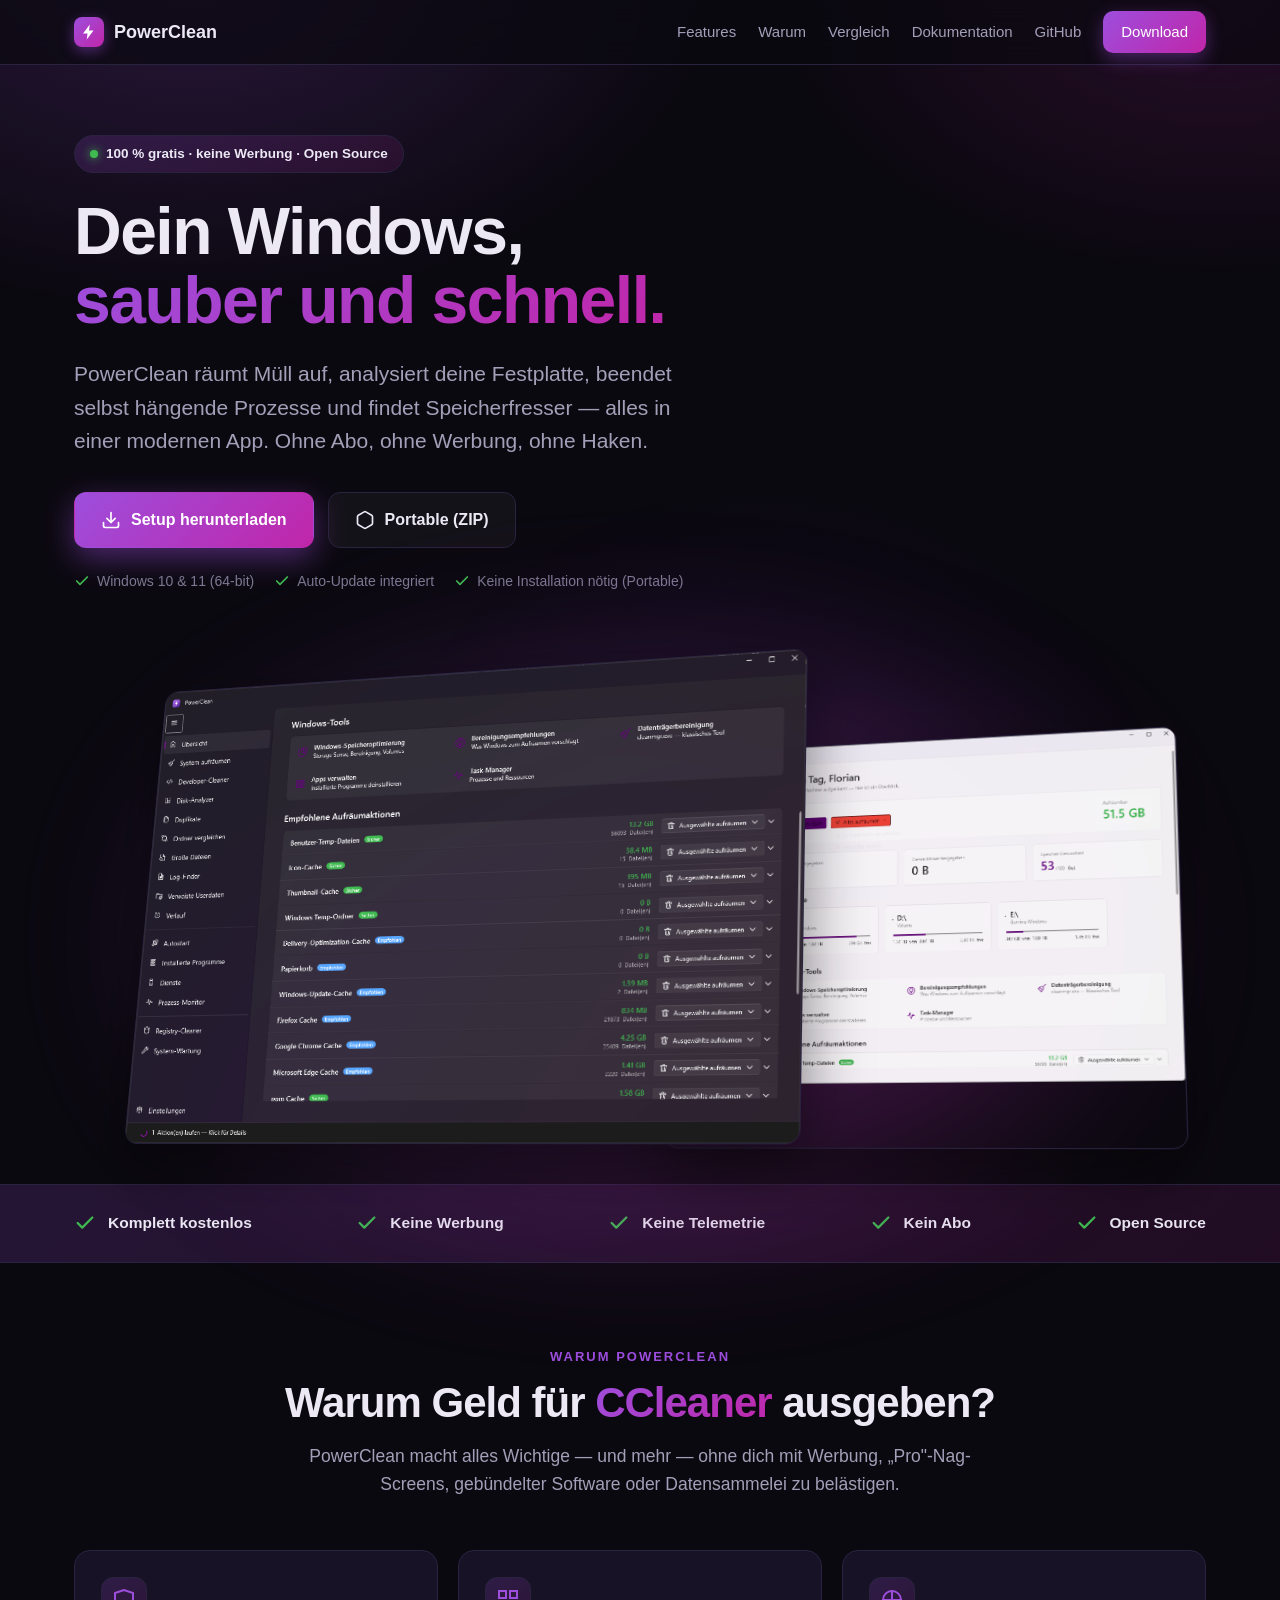
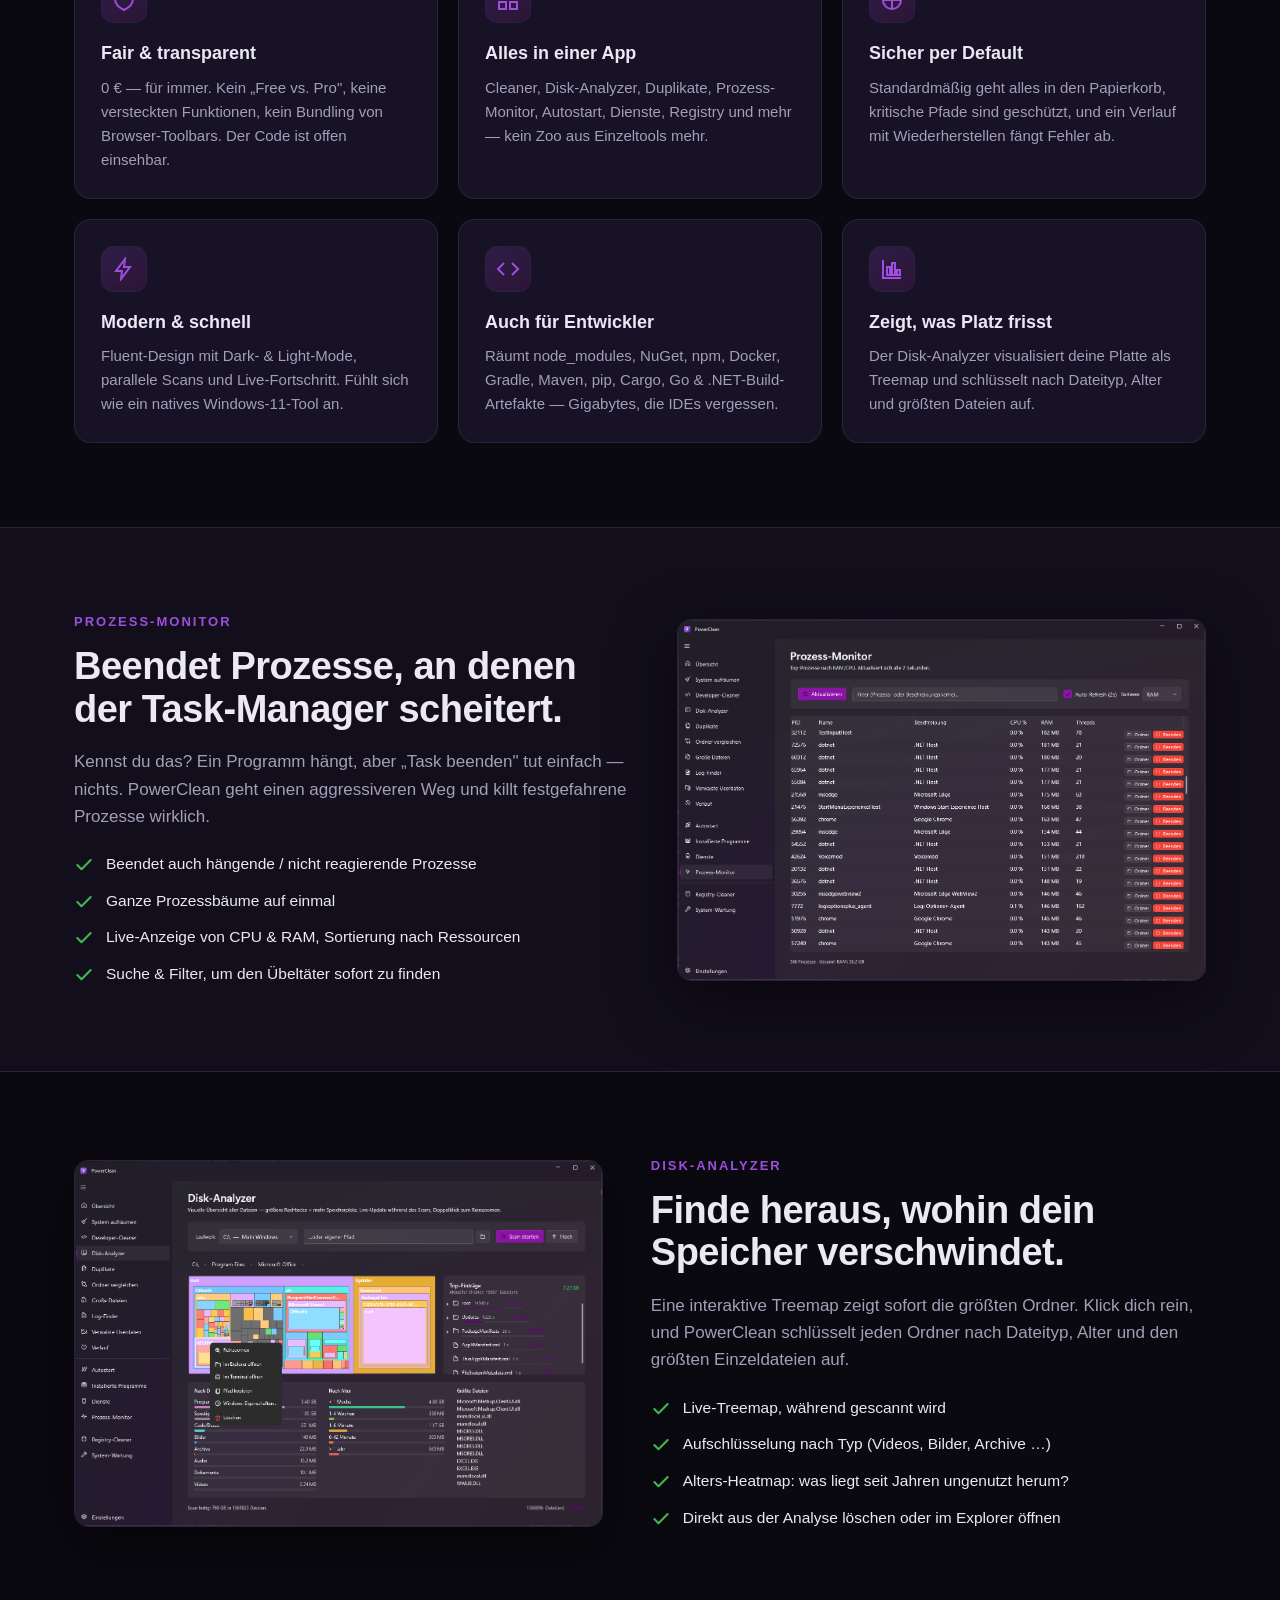
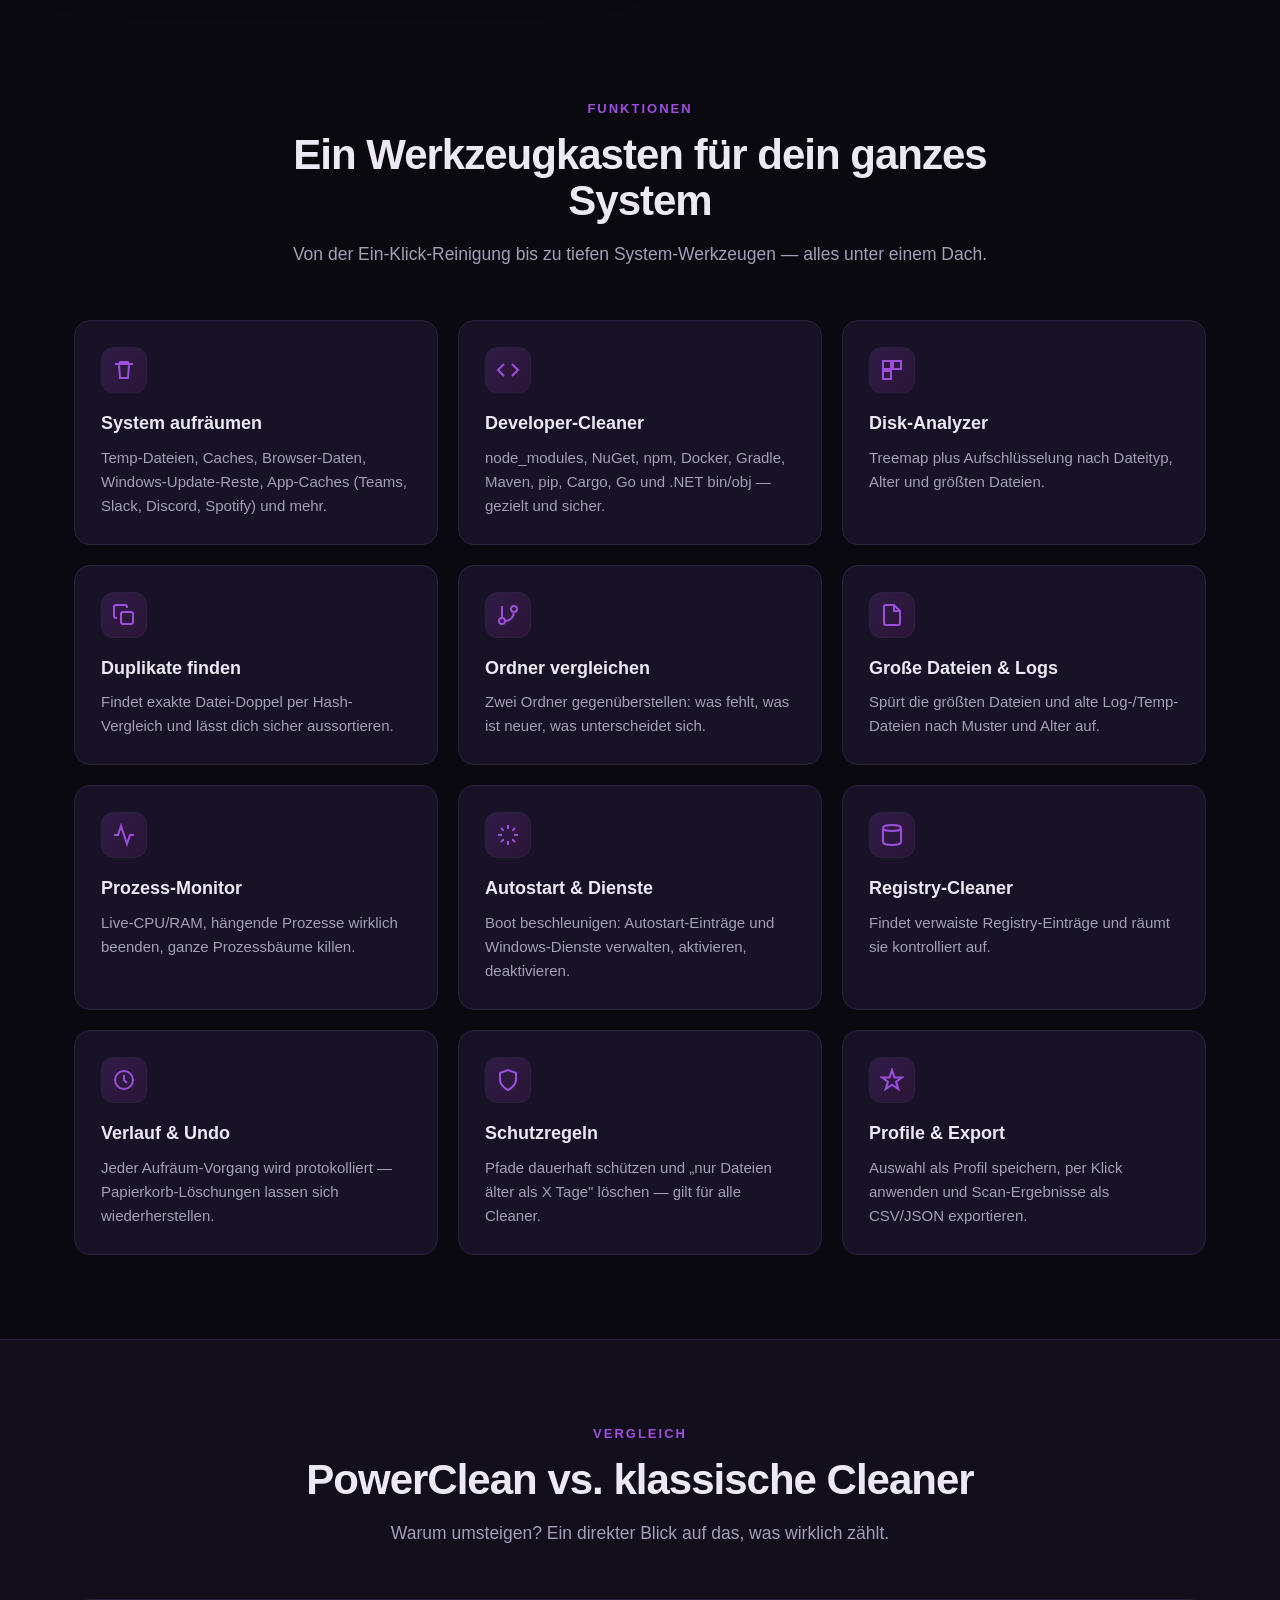
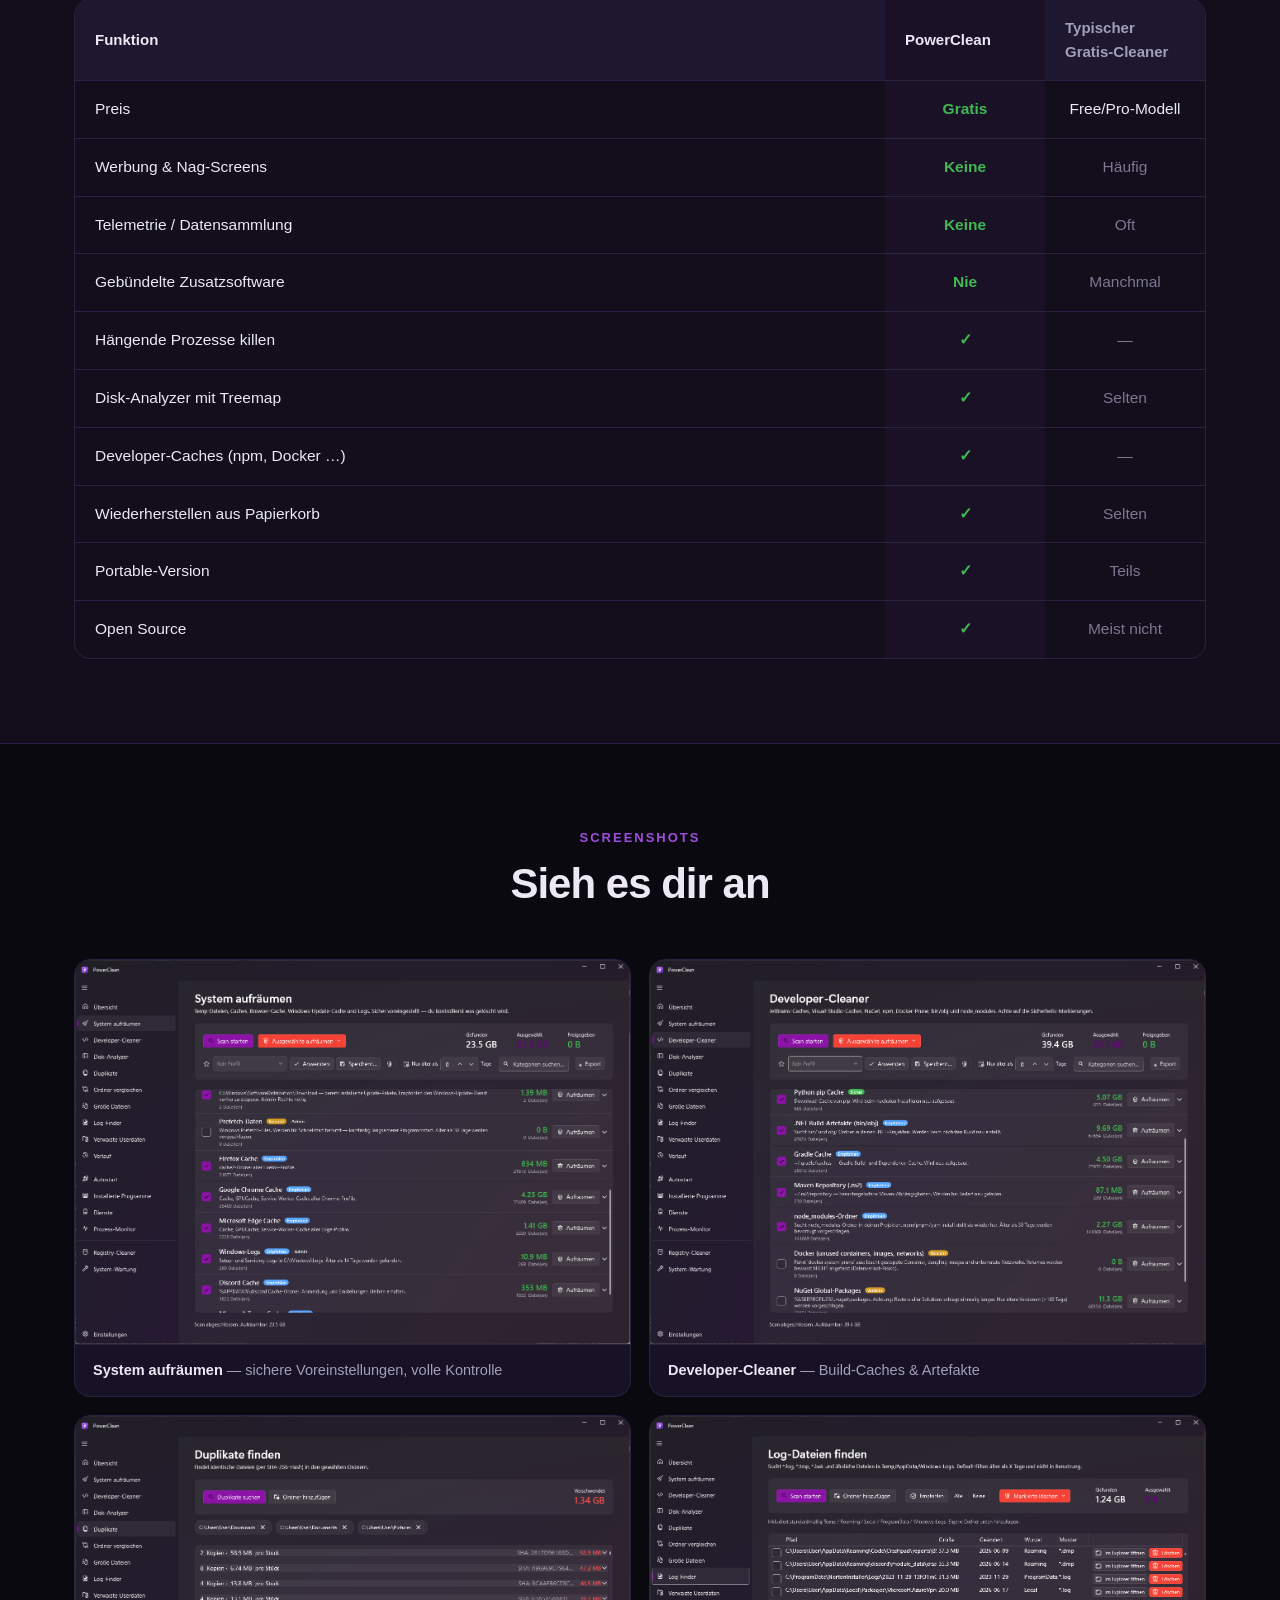
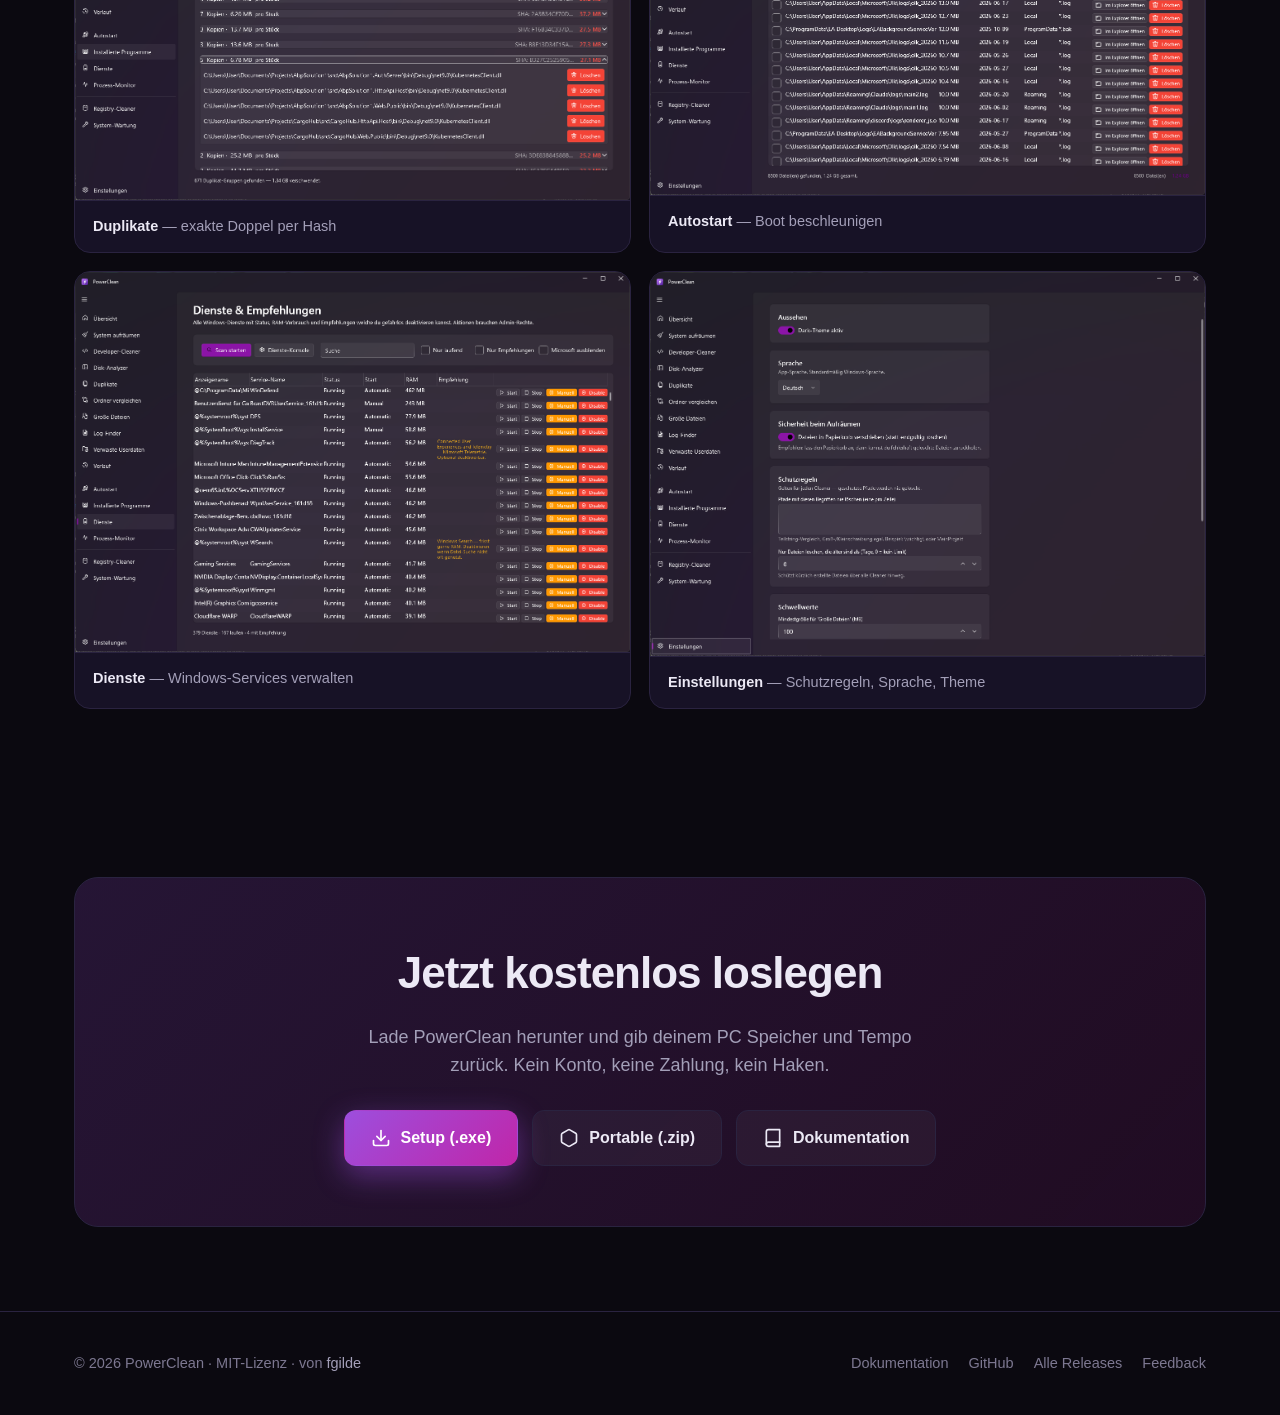
==== docs/index.html @ d79c405b "Add marketing website + full documentation (GitHub Pages /docs) - Landing page: tilted hero shots (d" ====
<!DOCTYPE html>
<html lang="de">
<head>
    <meta charset="UTF-8" />
    <meta name="viewport" content="width=device-width, initial-scale=1.0" />
    <title>PowerClean — Gratis Windows-Cleaner, Disk-Analyzer & System-Tool</title>
    <meta name="description" content="PowerClean räumt Windows auf, analysiert deine Festplatte, beendet hängende Prozesse und mehr. 100 % gratis, keine Werbung, keine Telemetrie — die kostenlose Alternative zu CCleaner." />
    <meta property="og:title" content="PowerClean — Gratis Windows-Cleaner & System-Tool" />
    <meta property="og:description" content="Aufräumen, Disk-Analyse, Prozesse killen, Duplikate finden — 100 % gratis, keine Werbung, Open Source." />
    <meta property="og:image" content="img/home.png" />
    <link rel="icon" href="data:image/svg+xml,%3Csvg xmlns='http://www.w3.org/2000/svg' viewBox='0 0 24 24'%3E%3Cpath fill='%239d4edd' d='M13 2 4 14h6l-1 8 9-12h-6z'/%3E%3C/svg%3E" />
    <link rel="stylesheet" href="assets/style.css" />
</head>
<body>

<!-- NAV -->
<nav class="nav">
    <div class="wrap nav-inner">
        <a class="brand" href="index.html">
            <span class="logo"><svg viewBox="0 0 24 24"><path fill="#fff" d="M13 2 4 14h6l-1 8 9-12h-6z"/></svg></span>
            PowerClean
        </a>
        <div class="nav-links">
            <a href="#features">Features</a>
            <a href="#why">Warum</a>
            <a href="#compare">Vergleich</a>
            <a href="docs.html">Dokumentation</a>
            <a href="https://github.com/fgilde/PowerClean" target="_blank" rel="noopener">GitHub</a>
            <a class="nav-cta" href="#download">Download</a>
        </div>
    </div>
</nav>

<!-- HERO -->
<header class="hero">
    <div class="wrap">
        <span class="hero-badge"><span class="dot"></span> 100 % gratis · keine Werbung · Open Source</span>
        <h1>Dein Windows,<br><span class="accent-text">sauber und schnell.</span></h1>
        <p class="sub">
            PowerClean räumt Müll auf, analysiert deine Festplatte, beendet selbst hängende Prozesse
            und findet Speicherfresser — alles in einer modernen App. Ohne Abo, ohne Werbung, ohne Haken.
        </p>
        <div class="hero-actions">
            <a class="btn btn-primary" href="https://github.com/fgilde/PowerClean/releases/latest/download/PowerClean-win-Setup.exe">
                <svg viewBox="0 0 24 24" fill="none" stroke="currentColor" stroke-width="2" stroke-linecap="round" stroke-linejoin="round"><path d="M21 15v4a2 2 0 0 1-2 2H5a2 2 0 0 1-2-2v-4"/><polyline points="7 10 12 15 17 10"/><line x1="12" y1="15" x2="12" y2="3"/></svg>
                Setup herunterladen
            </a>
            <a class="btn btn-ghost" href="https://github.com/fgilde/PowerClean/releases/latest/download/PowerClean-win-Portable.zip">
                <svg viewBox="0 0 24 24" fill="none" stroke="currentColor" stroke-width="2" stroke-linecap="round" stroke-linejoin="round"><path d="M21 16V8a2 2 0 0 0-1-1.73l-7-4a2 2 0 0 0-2 0l-7 4A2 2 0 0 0 3 8v8a2 2 0 0 0 1 1.73l7 4a2 2 0 0 0 2 0l7-4A2 2 0 0 0 21 16z"/></svg>
                Portable (ZIP)
            </a>
        </div>
        <div class="hero-meta">
            <span><svg viewBox="0 0 24 24" fill="none" stroke="currentColor" stroke-width="2.5" stroke-linecap="round" stroke-linejoin="round"><polyline points="20 6 9 17 4 12"/></svg> Windows 10 &amp; 11 (64-bit)</span>
            <span><svg viewBox="0 0 24 24" fill="none" stroke="currentColor" stroke-width="2.5" stroke-linecap="round" stroke-linejoin="round"><polyline points="20 6 9 17 4 12"/></svg> Auto-Update integriert</span>
            <span><svg viewBox="0 0 24 24" fill="none" stroke="currentColor" stroke-width="2.5" stroke-linecap="round" stroke-linejoin="round"><polyline points="20 6 9 17 4 12"/></svg> Keine Installation nötig (Portable)</span>
        </div>

        <div class="hero-shots">
            <div class="hero-glow"></div>
            <div class="shot dark"><img src="img/home.png" alt="PowerClean Übersicht (Dark Mode)" /></div>
            <div class="shot light"><img src="img/home-light.png" alt="PowerClean Übersicht (Light Mode)" /></div>
        </div>
    </div>
</header>

<!-- FREE BAND -->
<div class="freeband">
    <div class="wrap row">
        <div class="item"><svg viewBox="0 0 24 24" fill="none" stroke="currentColor" stroke-width="2.5" stroke-linecap="round" stroke-linejoin="round"><polyline points="20 6 9 17 4 12"/></svg> Komplett kostenlos</div>
        <div class="item"><svg viewBox="0 0 24 24" fill="none" stroke="currentColor" stroke-width="2.5" stroke-linecap="round" stroke-linejoin="round"><polyline points="20 6 9 17 4 12"/></svg> Keine Werbung</div>
        <div class="item"><svg viewBox="0 0 24 24" fill="none" stroke="currentColor" stroke-width="2.5" stroke-linecap="round" stroke-linejoin="round"><polyline points="20 6 9 17 4 12"/></svg> Keine Telemetrie</div>
        <div class="item"><svg viewBox="0 0 24 24" fill="none" stroke="currentColor" stroke-width="2.5" stroke-linecap="round" stroke-linejoin="round"><polyline points="20 6 9 17 4 12"/></svg> Kein Abo</div>
        <div class="item"><svg viewBox="0 0 24 24" fill="none" stroke="currentColor" stroke-width="2.5" stroke-linecap="round" stroke-linejoin="round"><polyline points="20 6 9 17 4 12"/></svg> Open Source</div>
    </div>
</div>

<!-- WHY -->
<section id="why">
    <div class="wrap">
        <div class="section-head">
            <div class="eyebrow">Warum PowerClean</div>
            <h2>Warum Geld für <span class="accent-text">CCleaner</span> ausgeben?</h2>
            <p>PowerClean macht alles Wichtige — und mehr — ohne dich mit Werbung, „Pro"-Nag-Screens, gebündelter Software oder Datensammelei zu belästigen.</p>
        </div>
        <div class="grid">
            <div class="feature">
                <div class="ico"><svg viewBox="0 0 24 24" fill="none" stroke="currentColor" stroke-width="2"><path d="M12 2 3 5v6c0 5 3.8 8.5 9 11 5.2-2.5 9-6 9-11V5l-9-3z"/></svg></div>
                <h3>Fair &amp; transparent</h3>
                <p>0 € — für immer. Kein „Free vs. Pro", keine versteckten Funktionen, kein Bundling von Browser-Toolbars. Der Code ist offen einsehbar.</p>
            </div>
            <div class="feature">
                <div class="ico"><svg viewBox="0 0 24 24" fill="none" stroke="currentColor" stroke-width="2"><rect x="3" y="3" width="7" height="7"/><rect x="14" y="3" width="7" height="7"/><rect x="14" y="14" width="7" height="7"/><rect x="3" y="14" width="7" height="7"/></svg></div>
                <h3>Alles in einer App</h3>
                <p>Cleaner, Disk-Analyzer, Duplikate, Prozess-Monitor, Autostart, Dienste, Registry und mehr — kein Zoo aus Einzeltools mehr.</p>
            </div>
            <div class="feature">
                <div class="ico"><svg viewBox="0 0 24 24" fill="none" stroke="currentColor" stroke-width="2"><path d="M12 2v20M2 12h20"/><circle cx="12" cy="12" r="9"/></svg></div>
                <h3>Sicher per Default</h3>
                <p>Standardmäßig geht alles in den Papierkorb, kritische Pfade sind geschützt, und ein Verlauf mit Wiederherstellen fängt Fehler ab.</p>
            </div>
            <div class="feature">
                <div class="ico"><svg viewBox="0 0 24 24" fill="none" stroke="currentColor" stroke-width="2"><path d="M13 2 4 14h6l-1 8 9-12h-6z"/></svg></div>
                <h3>Modern &amp; schnell</h3>
                <p>Fluent-Design mit Dark- &amp; Light-Mode, parallele Scans und Live-Fortschritt. Fühlt sich wie ein natives Windows-11-Tool an.</p>
            </div>
            <div class="feature">
                <div class="ico"><svg viewBox="0 0 24 24" fill="none" stroke="currentColor" stroke-width="2"><polyline points="16 18 22 12 16 6"/><polyline points="8 6 2 12 8 18"/></svg></div>
                <h3>Auch für Entwickler</h3>
                <p>Räumt node_modules, NuGet, npm, Docker, Gradle, Maven, pip, Cargo, Go &amp; .NET-Build-Artefakte — Gigabytes, die IDEs vergessen.</p>
            </div>
            <div class="feature">
                <div class="ico"><svg viewBox="0 0 24 24" fill="none" stroke="currentColor" stroke-width="2"><path d="M3 3v18h18"/><rect x="7" y="10" width="3" height="8"/><rect x="12" y="6" width="3" height="12"/><rect x="17" y="13" width="3" height="5"/></svg></div>
                <h3>Zeigt, was Platz frisst</h3>
                <p>Der Disk-Analyzer visualisiert deine Platte als Treemap und schlüsselt nach Dateityp, Alter und größten Dateien auf.</p>
            </div>
        </div>
    </div>
</section>

<!-- SPOTLIGHT: PROCESS -->
<section class="spotlight">
    <div class="wrap">
        <div class="spot-grid">
            <div class="spot-text">
                <div class="eyebrow">Prozess-Monitor</div>
                <h2>Beendet Prozesse, an denen der Task-Manager scheitert.</h2>
                <p>
                    Kennst du das? Ein Programm hängt, aber „Task beenden" tut einfach — nichts. PowerClean geht
                    einen aggressiveren Weg und killt festgefahrene Prozesse wirklich.
                </p>
                <ul class="spot-list">
                    <li><svg viewBox="0 0 24 24" fill="none" stroke="currentColor" stroke-width="2.5" stroke-linecap="round" stroke-linejoin="round"><polyline points="20 6 9 17 4 12"/></svg> Beendet auch hängende / nicht reagierende Prozesse</li>
                    <li><svg viewBox="0 0 24 24" fill="none" stroke="currentColor" stroke-width="2.5" stroke-linecap="round" stroke-linejoin="round"><polyline points="20 6 9 17 4 12"/></svg> Ganze Prozessbäume auf einmal</li>
                    <li><svg viewBox="0 0 24 24" fill="none" stroke="currentColor" stroke-width="2.5" stroke-linecap="round" stroke-linejoin="round"><polyline points="20 6 9 17 4 12"/></svg> Live-Anzeige von CPU &amp; RAM, Sortierung nach Ressourcen</li>
                    <li><svg viewBox="0 0 24 24" fill="none" stroke="currentColor" stroke-width="2.5" stroke-linecap="round" stroke-linejoin="round"><polyline points="20 6 9 17 4 12"/></svg> Suche &amp; Filter, um den Übeltäter sofort zu finden</li>
                </ul>
            </div>
            <div class="spot-shot"><img src="img/process.png" alt="Prozess-Monitor" /></div>
        </div>
    </div>
</section>

<!-- SPOTLIGHT: DISK -->
<section>
    <div class="wrap">
        <div class="spot-grid rev">
            <div class="spot-text">
                <div class="eyebrow">Disk-Analyzer</div>
                <h2>Finde heraus, wohin dein Speicher verschwindet.</h2>
                <p>
                    Eine interaktive Treemap zeigt sofort die größten Ordner. Klick dich rein, und PowerClean
                    schlüsselt jeden Ordner nach Dateityp, Alter und den größten Einzeldateien auf.
                </p>
                <ul class="spot-list">
                    <li><svg viewBox="0 0 24 24" fill="none" stroke="currentColor" stroke-width="2.5" stroke-linecap="round" stroke-linejoin="round"><polyline points="20 6 9 17 4 12"/></svg> Live-Treemap, während gescannt wird</li>
                    <li><svg viewBox="0 0 24 24" fill="none" stroke="currentColor" stroke-width="2.5" stroke-linecap="round" stroke-linejoin="round"><polyline points="20 6 9 17 4 12"/></svg> Aufschlüsselung nach Typ (Videos, Bilder, Archive …)</li>
                    <li><svg viewBox="0 0 24 24" fill="none" stroke="currentColor" stroke-width="2.5" stroke-linecap="round" stroke-linejoin="round"><polyline points="20 6 9 17 4 12"/></svg> Alters-Heatmap: was liegt seit Jahren ungenutzt herum?</li>
                    <li><svg viewBox="0 0 24 24" fill="none" stroke="currentColor" stroke-width="2.5" stroke-linecap="round" stroke-linejoin="round"><polyline points="20 6 9 17 4 12"/></svg> Direkt aus der Analyse löschen oder im Explorer öffnen</li>
                </ul>
            </div>
            <div class="spot-shot"><img src="img/analyzer.png" alt="Disk-Analyzer" /></div>
        </div>
    </div>
</section>

<!-- FEATURES GRID -->
<section id="features">
    <div class="wrap">
        <div class="section-head">
            <div class="eyebrow">Funktionen</div>
            <h2>Ein Werkzeugkasten für dein ganzes System</h2>
            <p>Von der Ein-Klick-Reinigung bis zu tiefen System-Werkzeugen — alles unter einem Dach.</p>
        </div>
        <div class="grid">
            <div class="feature"><div class="ico"><svg viewBox="0 0 24 24" fill="none" stroke="currentColor" stroke-width="2"><path d="M3 6h18M8 6V4h8v2m-9 0 1 14h8l1-14"/></svg></div><h3>System aufräumen</h3><p>Temp-Dateien, Caches, Browser-Daten, Windows-Update-Reste, App-Caches (Teams, Slack, Discord, Spotify) und mehr.</p></div>
            <div class="feature"><div class="ico"><svg viewBox="0 0 24 24" fill="none" stroke="currentColor" stroke-width="2"><polyline points="16 18 22 12 16 6"/><polyline points="8 6 2 12 8 18"/></svg></div><h3>Developer-Cleaner</h3><p>node_modules, NuGet, npm, Docker, Gradle, Maven, pip, Cargo, Go und .NET bin/obj — gezielt und sicher.</p></div>
            <div class="feature"><div class="ico"><svg viewBox="0 0 24 24" fill="none" stroke="currentColor" stroke-width="2"><rect x="3" y="3" width="8" height="8"/><rect x="13" y="3" width="8" height="8"/><rect x="3" y="13" width="8" height="8"/></svg></div><h3>Disk-Analyzer</h3><p>Treemap plus Aufschlüsselung nach Dateityp, Alter und größten Dateien.</p></div>
            <div class="feature"><div class="ico"><svg viewBox="0 0 24 24" fill="none" stroke="currentColor" stroke-width="2"><rect x="9" y="9" width="12" height="12" rx="2"/><path d="M5 15H4a2 2 0 0 1-2-2V4a2 2 0 0 1 2-2h9a2 2 0 0 1 2 2v1"/></svg></div><h3>Duplikate finden</h3><p>Findet exakte Datei-Doppel per Hash-Vergleich und lässt dich sicher aussortieren.</p></div>
            <div class="feature"><div class="ico"><svg viewBox="0 0 24 24" fill="none" stroke="currentColor" stroke-width="2"><path d="M6 3v12"/><circle cx="6" cy="18" r="3"/><circle cx="18" cy="6" r="3"/><path d="M18 9a9 9 0 0 1-9 9"/></svg></div><h3>Ordner vergleichen</h3><p>Zwei Ordner gegenüberstellen: was fehlt, was ist neuer, was unterscheidet sich.</p></div>
            <div class="feature"><div class="ico"><svg viewBox="0 0 24 24" fill="none" stroke="currentColor" stroke-width="2"><path d="M14 2H6a2 2 0 0 0-2 2v16a2 2 0 0 0 2 2h12a2 2 0 0 0 2-2V8z"/><polyline points="14 2 14 8 20 8"/></svg></div><h3>Große Dateien &amp; Logs</h3><p>Spürt die größten Dateien und alte Log-/Temp-Dateien nach Muster und Alter auf.</p></div>
            <div class="feature"><div class="ico"><svg viewBox="0 0 24 24" fill="none" stroke="currentColor" stroke-width="2"><path d="M22 12h-4l-3 9L9 3l-3 9H2"/></svg></div><h3>Prozess-Monitor</h3><p>Live-CPU/RAM, hängende Prozesse wirklich beenden, ganze Prozessbäume killen.</p></div>
            <div class="feature"><div class="ico"><svg viewBox="0 0 24 24" fill="none" stroke="currentColor" stroke-width="2"><path d="M12 2v4M12 18v4M4.9 4.9l2.8 2.8M16.3 16.3l2.8 2.8M2 12h4M18 12h4M4.9 19.1l2.8-2.8M16.3 7.7l2.8-2.8"/></svg></div><h3>Autostart &amp; Dienste</h3><p>Boot beschleunigen: Autostart-Einträge und Windows-Dienste verwalten, aktivieren, deaktivieren.</p></div>
            <div class="feature"><div class="ico"><svg viewBox="0 0 24 24" fill="none" stroke="currentColor" stroke-width="2"><ellipse cx="12" cy="5" rx="9" ry="3"/><path d="M3 5v14a9 3 0 0 0 18 0V5"/></svg></div><h3>Registry-Cleaner</h3><p>Findet verwaiste Registry-Einträge und räumt sie kontrolliert auf.</p></div>
            <div class="feature"><div class="ico"><svg viewBox="0 0 24 24" fill="none" stroke="currentColor" stroke-width="2"><path d="M3 12a9 9 0 1 0 9-9 9 9 0 0 0-9 9z"/><polyline points="12 7 12 12 15 15"/></svg></div><h3>Verlauf &amp; Undo</h3><p>Jeder Aufräum-Vorgang wird protokolliert — Papierkorb-Löschungen lassen sich wiederherstellen.</p></div>
            <div class="feature"><div class="ico"><svg viewBox="0 0 24 24" fill="none" stroke="currentColor" stroke-width="2"><path d="M12 22s8-4 8-10V5l-8-3-8 3v7c0 6 8 10 8 10z"/></svg></div><h3>Schutzregeln</h3><p>Pfade dauerhaft schützen und „nur Dateien älter als X Tage" löschen — gilt für alle Cleaner.</p></div>
            <div class="feature"><div class="ico"><svg viewBox="0 0 24 24" fill="none" stroke="currentColor" stroke-width="2"><path d="m12 2 2.4 7.4H22l-6 4.4 2.3 7.2L12 16.6 5.7 21l2.3-7.2-6-4.4h7.6z"/></svg></div><h3>Profile &amp; Export</h3><p>Auswahl als Profil speichern, per Klick anwenden und Scan-Ergebnisse als CSV/JSON exportieren.</p></div>
        </div>
    </div>
</section>

<!-- COMPARISON -->
<section id="compare" class="spotlight">
    <div class="wrap">
        <div class="section-head">
            <div class="eyebrow">Vergleich</div>
            <h2>PowerClean vs. klassische Cleaner</h2>
            <p>Warum umsteigen? Ein direkter Blick auf das, was wirklich zählt.</p>
        </div>
        <div style="overflow-x:auto">
        <table class="cmp">
            <thead>
                <tr>
                    <th>Funktion</th>
                    <th class="us us-col col-us">PowerClean</th>
                    <th class="them">Typischer Gratis-Cleaner</th>
                </tr>
            </thead>
            <tbody>
                <tr><td class="feat">Preis</td><td class="val col-us"><span class="yes">Gratis</span></td><td class="val">Free/Pro-Modell</td></tr>
                <tr><td class="feat">Werbung &amp; Nag-Screens</td><td class="val col-us"><span class="yes">Keine</span></td><td class="val no">Häufig</td></tr>
                <tr><td class="feat">Telemetrie / Datensammlung</td><td class="val col-us"><span class="yes">Keine</span></td><td class="val no">Oft</td></tr>
                <tr><td class="feat">Gebündelte Zusatzsoftware</td><td class="val col-us"><span class="yes">Nie</span></td><td class="val no">Manchmal</td></tr>
                <tr><td class="feat">Hängende Prozesse killen</td><td class="val col-us"><span class="yes">✓</span></td><td class="val no">—</td></tr>
                <tr><td class="feat">Disk-Analyzer mit Treemap</td><td class="val col-us"><span class="yes">✓</span></td><td class="val no">Selten</td></tr>
                <tr><td class="feat">Developer-Caches (npm, Docker …)</td><td class="val col-us"><span class="yes">✓</span></td><td class="val no">—</td></tr>
                <tr><td class="feat">Wiederherstellen aus Papierkorb</td><td class="val col-us"><span class="yes">✓</span></td><td class="val no">Selten</td></tr>
                <tr><td class="feat">Portable-Version</td><td class="val col-us"><span class="yes">✓</span></td><td class="val no">Teils</td></tr>
                <tr><td class="feat">Open Source</td><td class="val col-us"><span class="yes">✓</span></td><td class="val no">Meist nicht</td></tr>
            </tbody>
        </table>
        </div>
    </div>
</section>

<!-- GALLERY -->
<section>
    <div class="wrap">
        <div class="section-head">
            <div class="eyebrow">Screenshots</div>
            <h2>Sieh es dir an</h2>
        </div>
        <div class="gallery">
            <figure><img src="img/system-clean.png" alt="System aufräumen"><figcaption><b>System aufräumen</b> — sichere Voreinstellungen, volle Kontrolle</figcaption></figure>
            <figure><img src="img/dev-clean.png" alt="Developer-Cleaner"><figcaption><b>Developer-Cleaner</b> — Build-Caches &amp; Artefakte</figcaption></figure>
            <figure><img src="img/duplicates.png" alt="Duplikate"><figcaption><b>Duplikate</b> — exakte Doppel per Hash</figcaption></figure>
            <figure><img src="img/autostart-mng.png" alt="Autostart"><figcaption><b>Autostart</b> — Boot beschleunigen</figcaption></figure>
            <figure><img src="img/services.png" alt="Dienste"><figcaption><b>Dienste</b> — Windows-Services verwalten</figcaption></figure>
            <figure><img src="img/settings.png" alt="Einstellungen"><figcaption><b>Einstellungen</b> — Schutzregeln, Sprache, Theme</figcaption></figure>
        </div>
    </div>
</section>

<!-- DOWNLOAD CTA -->
<section id="download" class="cta-band">
    <div class="wrap">
        <div class="cta-card">
            <h2>Jetzt kostenlos loslegen</h2>
            <p>Lade PowerClean herunter und gib deinem PC Speicher und Tempo zurück. Kein Konto, keine Zahlung, kein Haken.</p>
            <div class="cta-actions">
                <a class="btn btn-primary" href="https://github.com/fgilde/PowerClean/releases/latest/download/PowerClean-win-Setup.exe">
                    <svg viewBox="0 0 24 24" fill="none" stroke="currentColor" stroke-width="2" stroke-linecap="round" stroke-linejoin="round"><path d="M21 15v4a2 2 0 0 1-2 2H5a2 2 0 0 1-2-2v-4"/><polyline points="7 10 12 15 17 10"/><line x1="12" y1="15" x2="12" y2="3"/></svg>
                    Setup (.exe)
                </a>
                <a class="btn btn-ghost" href="https://github.com/fgilde/PowerClean/releases/latest/download/PowerClean-win-Portable.zip">
                    <svg viewBox="0 0 24 24" fill="none" stroke="currentColor" stroke-width="2" stroke-linecap="round" stroke-linejoin="round"><path d="M21 16V8a2 2 0 0 0-1-1.73l-7-4a2 2 0 0 0-2 0l-7 4A2 2 0 0 0 3 8v8a2 2 0 0 0 1 1.73l7 4a2 2 0 0 0 2 0l7-4A2 2 0 0 0 21 16z"/></svg>
                    Portable (.zip)
                </a>
                <a class="btn btn-ghost" href="docs.html">
                    <svg viewBox="0 0 24 24" fill="none" stroke="currentColor" stroke-width="2" stroke-linecap="round" stroke-linejoin="round"><path d="M4 19.5A2.5 2.5 0 0 1 6.5 17H20"/><path d="M6.5 2H20v20H6.5A2.5 2.5 0 0 1 4 19.5v-15A2.5 2.5 0 0 1 6.5 2z"/></svg>
                    Dokumentation
                </a>
            </div>
        </div>
    </div>
</section>

<footer>
    <div class="wrap foot-inner">
        <div>© 2026 PowerClean · MIT-Lizenz · von <a href="https://github.com/fgilde" target="_blank" rel="noopener" style="color:var(--muted)">fgilde</a></div>
        <div class="foot-links">
            <a href="docs.html">Dokumentation</a>
            <a href="https://github.com/fgilde/PowerClean" target="_blank" rel="noopener">GitHub</a>
            <a href="https://github.com/fgilde/PowerClean/releases" target="_blank" rel="noopener">Alle Releases</a>
            <a href="https://github.com/fgilde/PowerClean/issues" target="_blank" rel="noopener">Feedback</a>
        </div>
    </div>
</footer>

</body>
</html>
---- docs/assets/style.css ----
/* ============================================================
   PowerClean — Website & Docs styles
   ============================================================ */
:root {
    --bg: #0b0910;
    --bg-2: #120e1c;
    --card: #171226;
    --card-2: #1d1730;
    --stroke: #2a2340;
    --text: #ece9f5;
    --muted: #a39fb8;
    --muted-2: #7d7891;
    --accent: #9d4edd;
    --accent-2: #c026a9;
    --accent-3: #6a2ec9;
    --green: #3fb950;
    --green-soft: #2ea043;
    --blue: #58a6ff;
    --amber: #d29922;
    --red: #f85149;
    --radius: 16px;
    --radius-lg: 24px;
    --maxw: 1180px;
    --shadow: 0 20px 60px rgba(0, 0, 0, .5);
    --grad: linear-gradient(135deg, #9d4edd 0%, #c026a9 100%);
    --grad-soft: linear-gradient(135deg, rgba(157, 78, 221, .18), rgba(192, 38, 169, .12));
    --font: "Segoe UI", -apple-system, BlinkMacSystemFont, Roboto, Helvetica, Arial, sans-serif;
}

* { box-sizing: border-box; margin: 0; padding: 0; }
html { scroll-behavior: smooth; scroll-padding-top: 90px; }

body {
    font-family: var(--font);
    background: var(--bg);
    color: var(--text);
    line-height: 1.6;
    -webkit-font-smoothing: antialiased;
    overflow-x: hidden;
}

/* Ambient background glows */
body::before {
    content: "";
    position: fixed;
    inset: 0;
    z-index: -1;
    background:
        radial-gradient(900px 600px at 15% -5%, rgba(157, 78, 221, .22), transparent 60%),
        radial-gradient(800px 500px at 95% 0%, rgba(192, 38, 169, .16), transparent 55%),
        radial-gradient(700px 700px at 60% 100%, rgba(106, 46, 201, .10), transparent 60%);
    pointer-events: none;
}

a { color: inherit; text-decoration: none; }
img { max-width: 100%; display: block; }

.wrap { width: 100%; max-width: var(--maxw); margin: 0 auto; padding: 0 24px; }

.accent-text {
    background: var(--grad);
    -webkit-background-clip: text;
    background-clip: text;
    color: transparent;
}
.green-text { color: var(--green); }

/* ---------- Nav ---------- */
.nav {
    position: sticky;
    top: 0;
    z-index: 50;
    backdrop-filter: blur(14px);
    background: rgba(11, 9, 16, .72);
    border-bottom: 1px solid var(--stroke);
}
.nav-inner {
    display: flex;
    align-items: center;
    gap: 28px;
    height: 64px;
}
.brand { display: flex; align-items: center; gap: 10px; font-weight: 700; font-size: 18px; }
.brand .logo {
    width: 30px; height: 30px; border-radius: 8px;
    background: var(--grad);
    display: grid; place-items: center;
    box-shadow: 0 4px 14px rgba(157, 78, 221, .45);
}
.brand .logo svg { width: 18px; height: 18px; }
.nav-links { display: flex; gap: 22px; margin-left: auto; align-items: center; }
.nav-links a { color: var(--muted); font-size: 15px; font-weight: 500; transition: color .15s; }
.nav-links a:hover { color: var(--text); }
.nav-cta {
    padding: 9px 18px; border-radius: 10px; background: var(--grad);
    color: #fff !important; font-weight: 600;
    box-shadow: 0 6px 18px rgba(157, 78, 221, .4);
    transition: transform .15s, box-shadow .15s;
}
.nav-cta:hover { transform: translateY(-1px); box-shadow: 0 10px 26px rgba(157, 78, 221, .55); }

/* ---------- Buttons ---------- */
.btn {
    display: inline-flex; align-items: center; gap: 10px;
    padding: 14px 26px; border-radius: 12px;
    font-weight: 600; font-size: 16px; cursor: pointer;
    border: 1px solid transparent; transition: transform .15s, box-shadow .15s, background .15s;
}
.btn svg { width: 20px; height: 20px; }
.btn-primary { background: var(--grad); color: #fff; box-shadow: 0 10px 30px rgba(157, 78, 221, .45); }
.btn-primary:hover { transform: translateY(-2px); box-shadow: 0 16px 40px rgba(157, 78, 221, .6); }
.btn-ghost { background: rgba(255, 255, 255, .04); color: var(--text); border-color: var(--stroke); }
.btn-ghost:hover { transform: translateY(-2px); background: rgba(255, 255, 255, .08); }

/* ---------- Hero ---------- */
.hero { position: relative; padding: 70px 0 40px; }
.hero-badge {
    display: inline-flex; align-items: center; gap: 8px;
    padding: 7px 15px; border-radius: 999px;
    background: var(--grad-soft); border: 1px solid var(--stroke);
    color: var(--text); font-size: 13.5px; font-weight: 600; margin-bottom: 24px;
}
.hero-badge .dot { width: 8px; height: 8px; border-radius: 50%; background: var(--green); box-shadow: 0 0 10px var(--green); }
.hero h1 { font-size: clamp(38px, 6vw, 66px); line-height: 1.05; letter-spacing: -1.5px; font-weight: 800; }
.hero p.sub { font-size: clamp(17px, 2.3vw, 21px); color: var(--muted); max-width: 640px; margin: 22px 0 34px; }
.hero-actions { display: flex; gap: 14px; flex-wrap: wrap; align-items: center; }
.hero-meta { display: flex; gap: 20px; flex-wrap: wrap; margin-top: 22px; color: var(--muted-2); font-size: 14px; }
.hero-meta span { display: inline-flex; align-items: center; gap: 7px; }
.hero-meta svg { width: 16px; height: 16px; color: var(--green); }

/* Tilted screenshots */
.hero-shots {
    margin-top: 66px;
    perspective: 2000px;
    display: flex;
    justify-content: center;
    position: relative;
}
.hero-shots .shot {
    border-radius: 14px;
    border: 1px solid var(--stroke);
    box-shadow: var(--shadow);
    overflow: hidden;
    transform: rotateX(14deg) rotateY(-16deg) rotateZ(2deg);
    transition: transform .5s cubic-bezier(.2, .7, .2, 1);
}
.hero-shots .shot.dark { width: 62%; z-index: 2; }
.hero-shots .shot.light {
    width: 46%; margin-left: -14%; margin-top: 60px;
    transform: rotateX(14deg) rotateY(-16deg) rotateZ(2deg) translateZ(-40px);
    opacity: .96;
}
.hero-shots:hover .shot { transform: rotateX(6deg) rotateY(-7deg) rotateZ(1deg); }
.hero-shots:hover .shot.light { transform: rotateX(6deg) rotateY(-7deg) rotateZ(1deg) translateZ(-30px); }
.hero-glow {
    position: absolute; inset: 6% 10% -10% 10%;
    background: var(--grad); filter: blur(90px); opacity: .28; z-index: 0; border-radius: 50%;
}

/* ---------- Free band ---------- */
.freeband { padding: 26px 0; border-top: 1px solid var(--stroke); border-bottom: 1px solid var(--stroke); background: var(--grad-soft); }
.freeband .row { display: flex; flex-wrap: wrap; justify-content: space-between; gap: 20px; }
.freeband .item { display: flex; align-items: center; gap: 12px; font-weight: 600; font-size: 15.5px; }
.freeband .item svg { width: 22px; height: 22px; color: var(--green); flex: none; }

/* ---------- Sections ---------- */
section { padding: 84px 0; }
.section-head { max-width: 720px; margin: 0 auto 52px; text-align: center; }
.eyebrow { text-transform: uppercase; letter-spacing: 2px; font-size: 13px; font-weight: 700; color: var(--accent); margin-bottom: 12px; }
.section-head h2 { font-size: clamp(28px, 4vw, 42px); letter-spacing: -1px; line-height: 1.1; font-weight: 800; }
.section-head p { color: var(--muted); font-size: 17.5px; margin-top: 16px; }

/* Feature grid */
.grid { display: grid; grid-template-columns: repeat(3, 1fr); gap: 20px; }
.feature {
    background: var(--card); border: 1px solid var(--stroke); border-radius: var(--radius);
    padding: 26px; transition: transform .18s, border-color .18s, background .18s;
}
.feature:hover { transform: translateY(-4px); border-color: var(--accent); background: var(--card-2); }
.feature .ico {
    width: 46px; height: 46px; border-radius: 12px; display: grid; place-items: center;
    background: var(--grad-soft); border: 1px solid var(--stroke); margin-bottom: 16px;
}
.feature .ico svg { width: 24px; height: 24px; color: var(--accent); }
.feature h3 { font-size: 18px; margin-bottom: 8px; }
.feature p { color: var(--muted); font-size: 15px; }

/* Spotlight (process monitor etc.) */
.spotlight { background: var(--bg-2); border-top: 1px solid var(--stroke); border-bottom: 1px solid var(--stroke); }
.spot-grid { display: grid; grid-template-columns: 1.05fr 1fr; gap: 48px; align-items: center; }
.spot-grid.rev { direction: rtl; }
.spot-grid.rev > * { direction: ltr; }
.spot-text .eyebrow { text-align: left; }
.spot-text h2 { font-size: clamp(26px, 3.4vw, 38px); letter-spacing: -.5px; line-height: 1.12; margin-bottom: 18px; }
.spot-text p { color: var(--muted); font-size: 17px; margin-bottom: 16px; }
.spot-list { list-style: none; display: flex; flex-direction: column; gap: 12px; margin-top: 22px; }
.spot-list li { display: flex; gap: 12px; align-items: flex-start; font-size: 15.5px; }
.spot-list svg { width: 20px; height: 20px; color: var(--green); flex: none; margin-top: 3px; }
.spot-shot { border-radius: 14px; border: 1px solid var(--stroke); box-shadow: var(--shadow); overflow: hidden; }
.spot-shot img { width: 100%; }

/* Comparison table */
.cmp { width: 100%; border-collapse: separate; border-spacing: 0; border: 1px solid var(--stroke); border-radius: var(--radius); overflow: hidden; font-size: 15.5px; }
.cmp th, .cmp td { padding: 16px 20px; text-align: left; border-bottom: 1px solid var(--stroke); }
.cmp thead th { background: var(--card-2); font-size: 15px; }
.cmp thead th.us { color: var(--text); }
.cmp thead th.them { color: var(--muted); }
.cmp tbody tr:last-child td { border-bottom: none; }
.cmp td.feat { color: var(--text); font-weight: 500; }
.cmp td.val { text-align: center; width: 160px; }
.cmp .yes { color: var(--green); font-weight: 700; }
.cmp .no { color: var(--muted-2); }
.cmp .col-us { background: rgba(157, 78, 221, .06); }

/* Gallery */
.gallery { display: grid; grid-template-columns: repeat(2, 1fr); gap: 18px; }
.gallery figure {
    border: 1px solid var(--stroke); border-radius: var(--radius); overflow: hidden; background: var(--card);
    transition: transform .18s, border-color .18s;
}
.gallery figure:hover { transform: translateY(-4px); border-color: var(--accent); }
.gallery figcaption { padding: 14px 18px; color: var(--muted); font-size: 14.5px; border-top: 1px solid var(--stroke); }
.gallery figcaption b { color: var(--text); font-weight: 600; }

/* CTA */
.cta-band { text-align: center; }
.cta-card {
    background: var(--grad-soft); border: 1px solid var(--stroke); border-radius: var(--radius-lg);
    padding: 60px 40px; position: relative; overflow: hidden;
}
.cta-card h2 { font-size: clamp(28px, 4vw, 44px); letter-spacing: -1px; margin-bottom: 14px; }
.cta-card p { color: var(--muted); font-size: 18px; max-width: 560px; margin: 0 auto 30px; }
.cta-actions { display: flex; gap: 14px; justify-content: center; flex-wrap: wrap; }

/* Footer */
footer { border-top: 1px solid var(--stroke); padding: 40px 0; color: var(--muted-2); font-size: 14.5px; }
.foot-inner { display: flex; justify-content: space-between; gap: 20px; flex-wrap: wrap; align-items: center; }
.foot-links { display: flex; gap: 20px; flex-wrap: wrap; }
.foot-links a:hover { color: var(--text); }

/* ---------- Docs layout ---------- */
.docs-shell { display: grid; grid-template-columns: 260px 1fr; gap: 40px; align-items: start; padding: 40px 0 80px; }
.docs-side {
    position: sticky; top: 88px; align-self: start;
    max-height: calc(100vh - 110px); overflow-y: auto;
    border: 1px solid var(--stroke); border-radius: var(--radius); background: var(--card); padding: 18px;
}
.docs-side h4 { font-size: 12px; text-transform: uppercase; letter-spacing: 1.5px; color: var(--muted-2); margin: 16px 0 8px; }
.docs-side h4:first-child { margin-top: 0; }
.docs-side a { display: block; padding: 6px 10px; border-radius: 8px; color: var(--muted); font-size: 14.5px; transition: background .12s, color .12s; }
.docs-side a:hover { background: var(--card-2); color: var(--text); }
.docs-main { min-width: 0; }
.docs-main h1 { font-size: 40px; letter-spacing: -1px; margin-bottom: 10px; }
.docs-main > p.lead { color: var(--muted); font-size: 18px; margin-bottom: 30px; }
.docs-main h2 { font-size: 26px; margin: 46px 0 14px; padding-top: 10px; letter-spacing: -.4px; scroll-margin-top: 88px; }
.docs-main h2 .anchor { color: var(--accent); }
.docs-main h3 { font-size: 19px; margin: 26px 0 10px; }
.docs-main p { color: var(--muted); margin-bottom: 14px; }
.docs-main ul, .docs-main ol { color: var(--muted); margin: 0 0 16px 22px; }
.docs-main li { margin-bottom: 7px; }
.docs-main strong { color: var(--text); }
.docs-main img { border: 1px solid var(--stroke); border-radius: 12px; margin: 18px 0; box-shadow: var(--shadow); }
.docs-main code {
    background: var(--card-2); border: 1px solid var(--stroke); border-radius: 6px;
    padding: 2px 7px; font-family: "Cascadia Code", Consolas, monospace; font-size: 13.5px; color: #e0b3ff;
}
.callout {
    display: flex; gap: 14px; padding: 16px 18px; border-radius: 12px; margin: 18px 0;
    background: var(--card); border: 1px solid var(--stroke); border-left: 3px solid var(--accent);
}
.callout.safe { border-left-color: var(--green); }
.callout.warn { border-left-color: var(--amber); }
.callout svg { width: 22px; height: 22px; flex: none; margin-top: 2px; color: var(--accent); }
.callout.safe svg { color: var(--green); }
.callout.warn svg { color: var(--amber); }
.callout p { margin: 0; color: var(--muted); font-size: 15px; }
.callout b { color: var(--text); }

.badge { display: inline-block; padding: 2px 10px; border-radius: 999px; font-size: 12px; font-weight: 700; vertical-align: middle; }
.badge.safe { background: rgba(63, 185, 80, .16); color: var(--green); }
.badge.rec { background: rgba(88, 166, 255, .16); color: var(--blue); }
.badge.caution { background: rgba(210, 153, 34, .16); color: var(--amber); }
.badge.warn { background: rgba(248, 81, 73, .16); color: var(--red); }

.docs-hero-link { display: inline-flex; align-items: center; gap: 8px; color: var(--accent); font-weight: 600; margin-bottom: 24px; }

/* ---------- Responsive ---------- */
@media (max-width: 900px) {
    .grid { grid-template-columns: 1fr 1fr; }
    .spot-grid { grid-template-columns: 1fr; }
    .spot-grid.rev { direction: ltr; }
    .gallery { grid-template-columns: 1fr; }
    .docs-shell { grid-template-columns: 1fr; }
    .docs-side { position: relative; top: 0; max-height: none; }
    .nav-links a:not(.nav-cta) { display: none; }
    .hero-shots .shot.dark { width: 78%; }
    .hero-shots .shot.light { width: 60%; margin-left: -22%; }
}
@media (max-width: 560px) {
    .grid { grid-template-columns: 1fr; }
    .cmp td.val { width: 96px; }
    .hero { padding-top: 40px; }
}
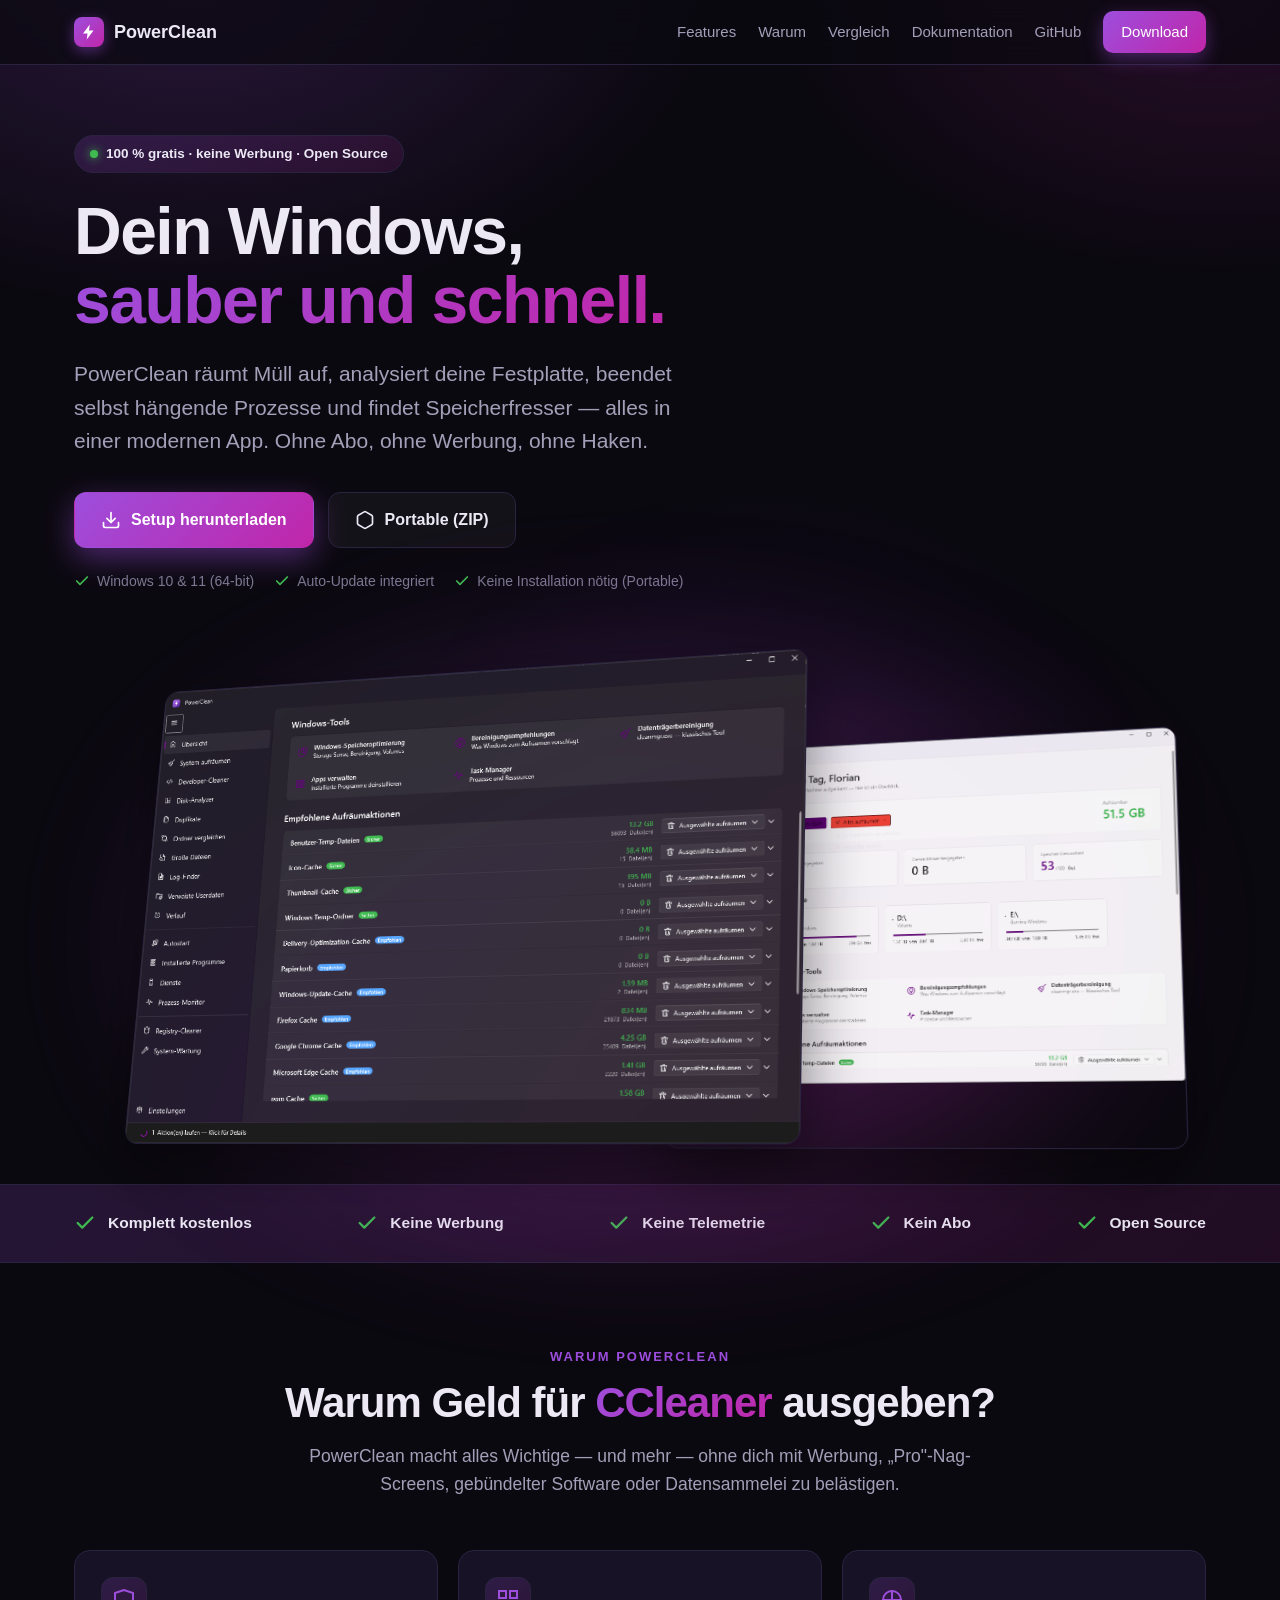
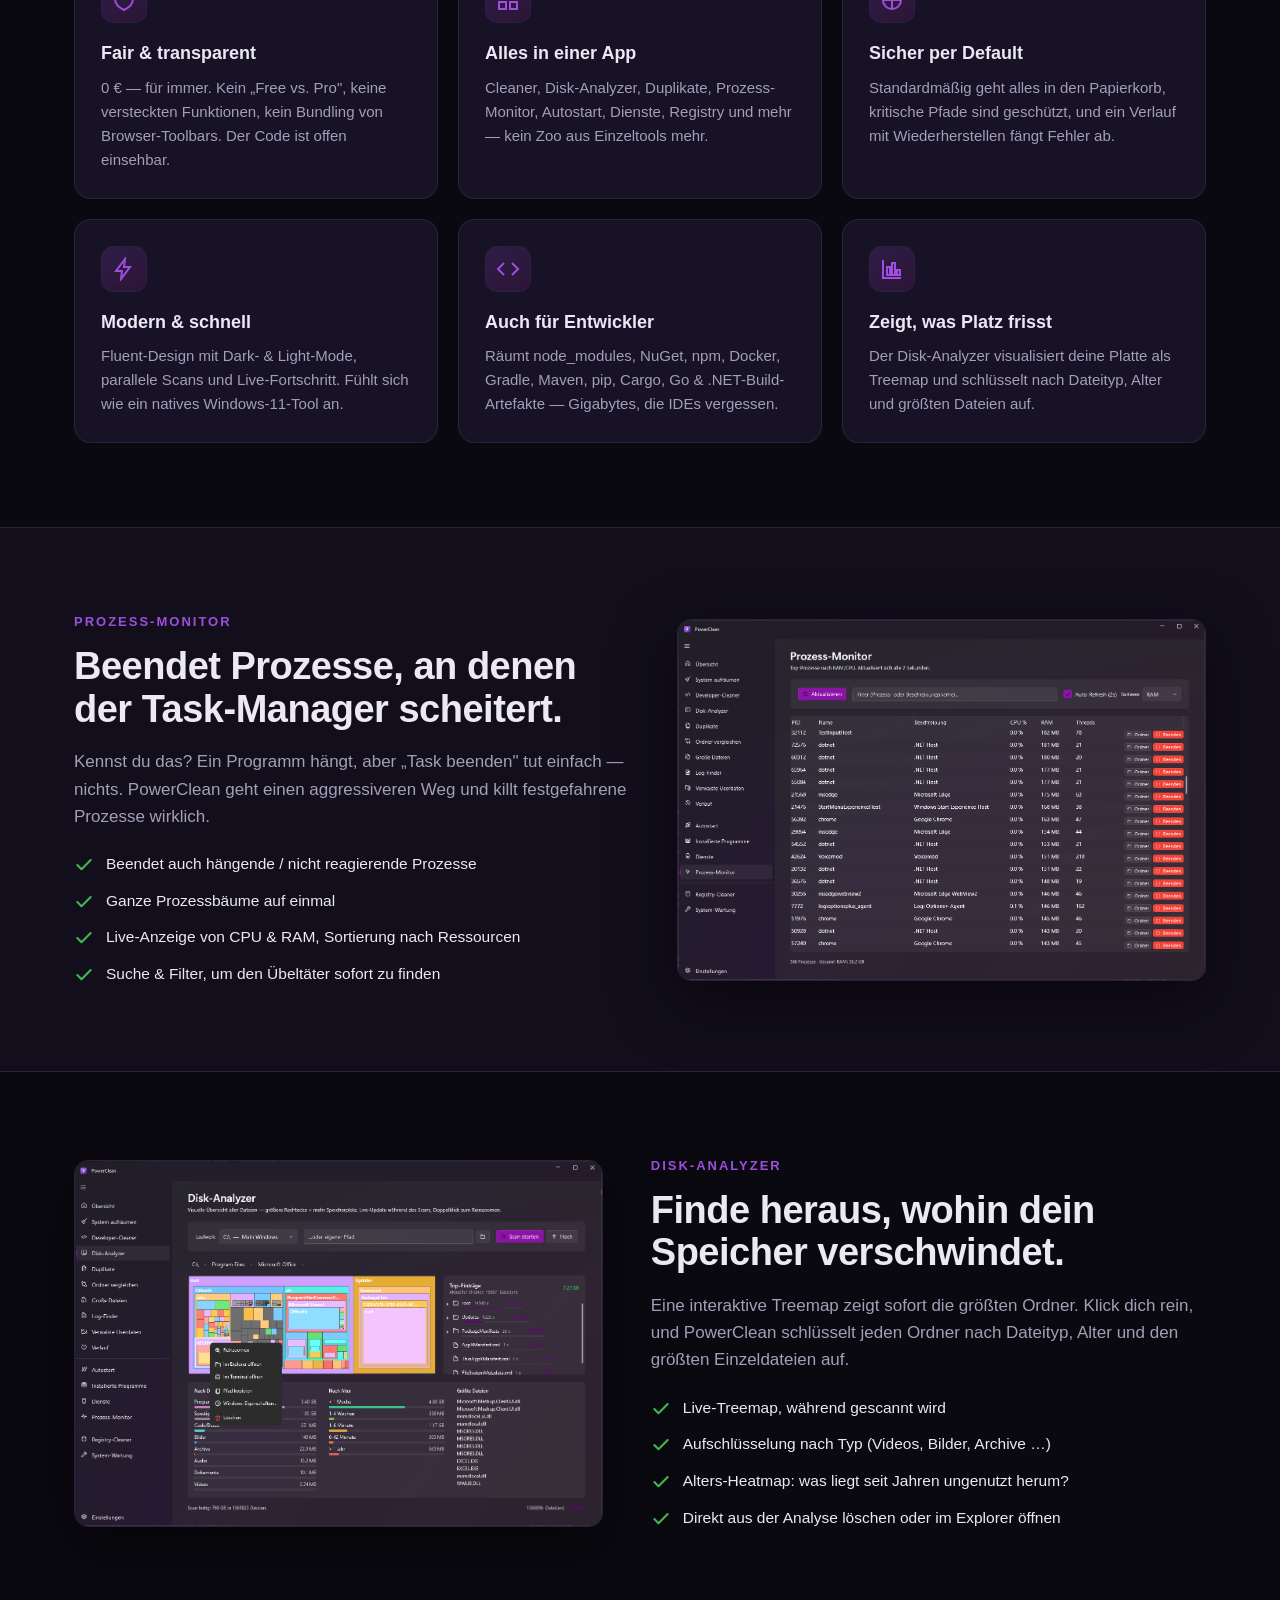
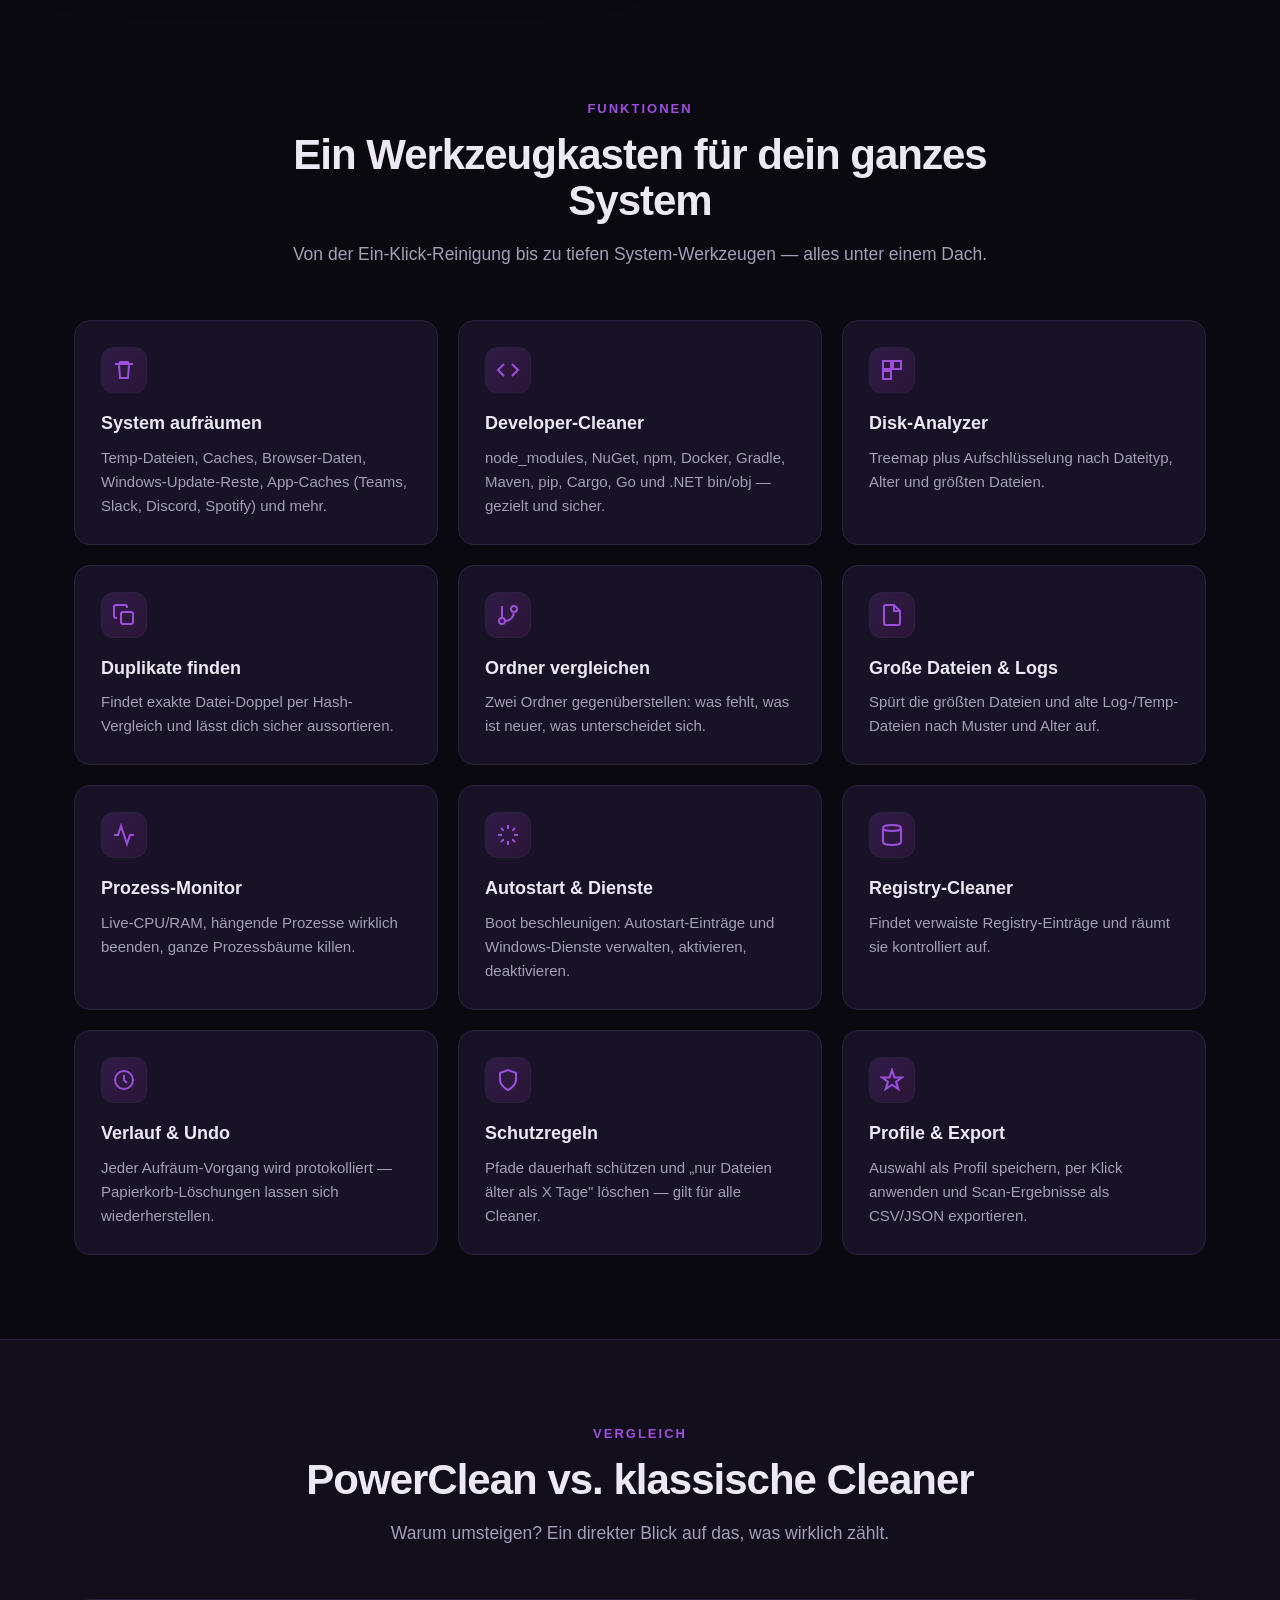
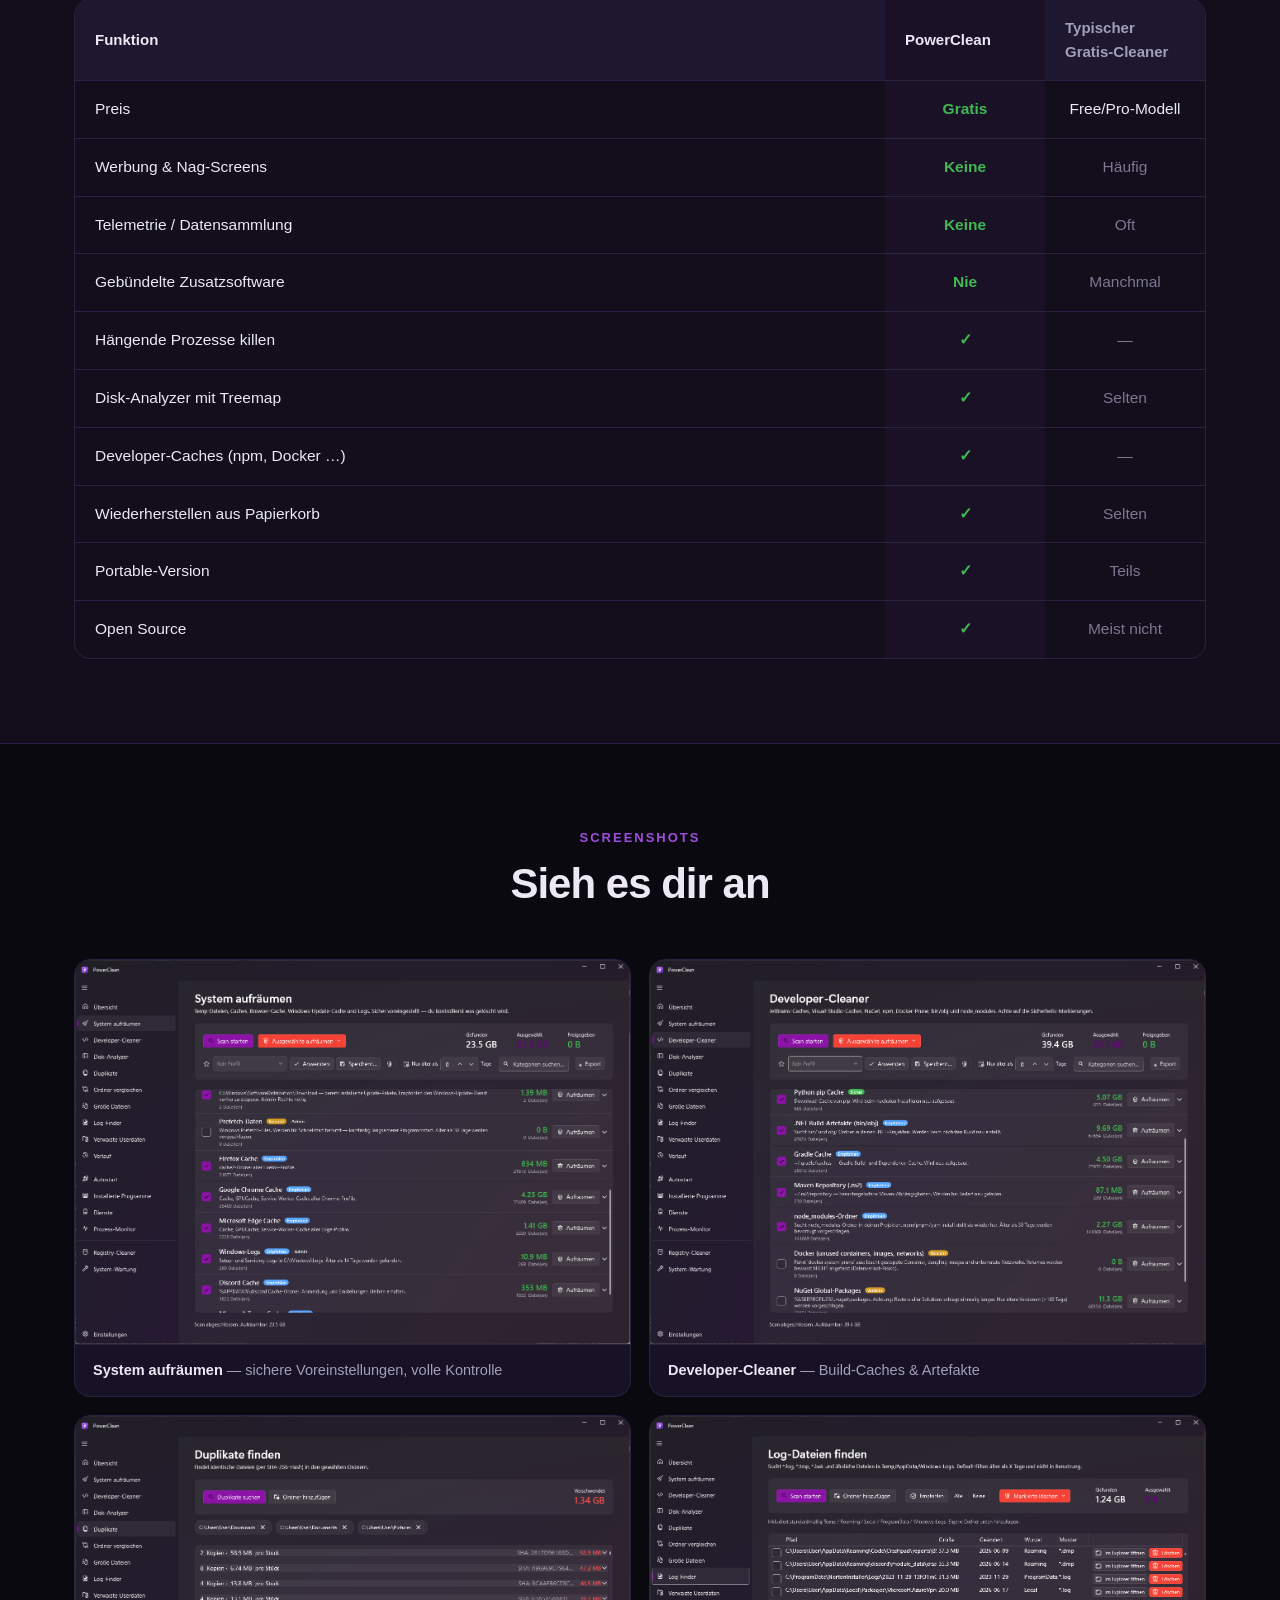
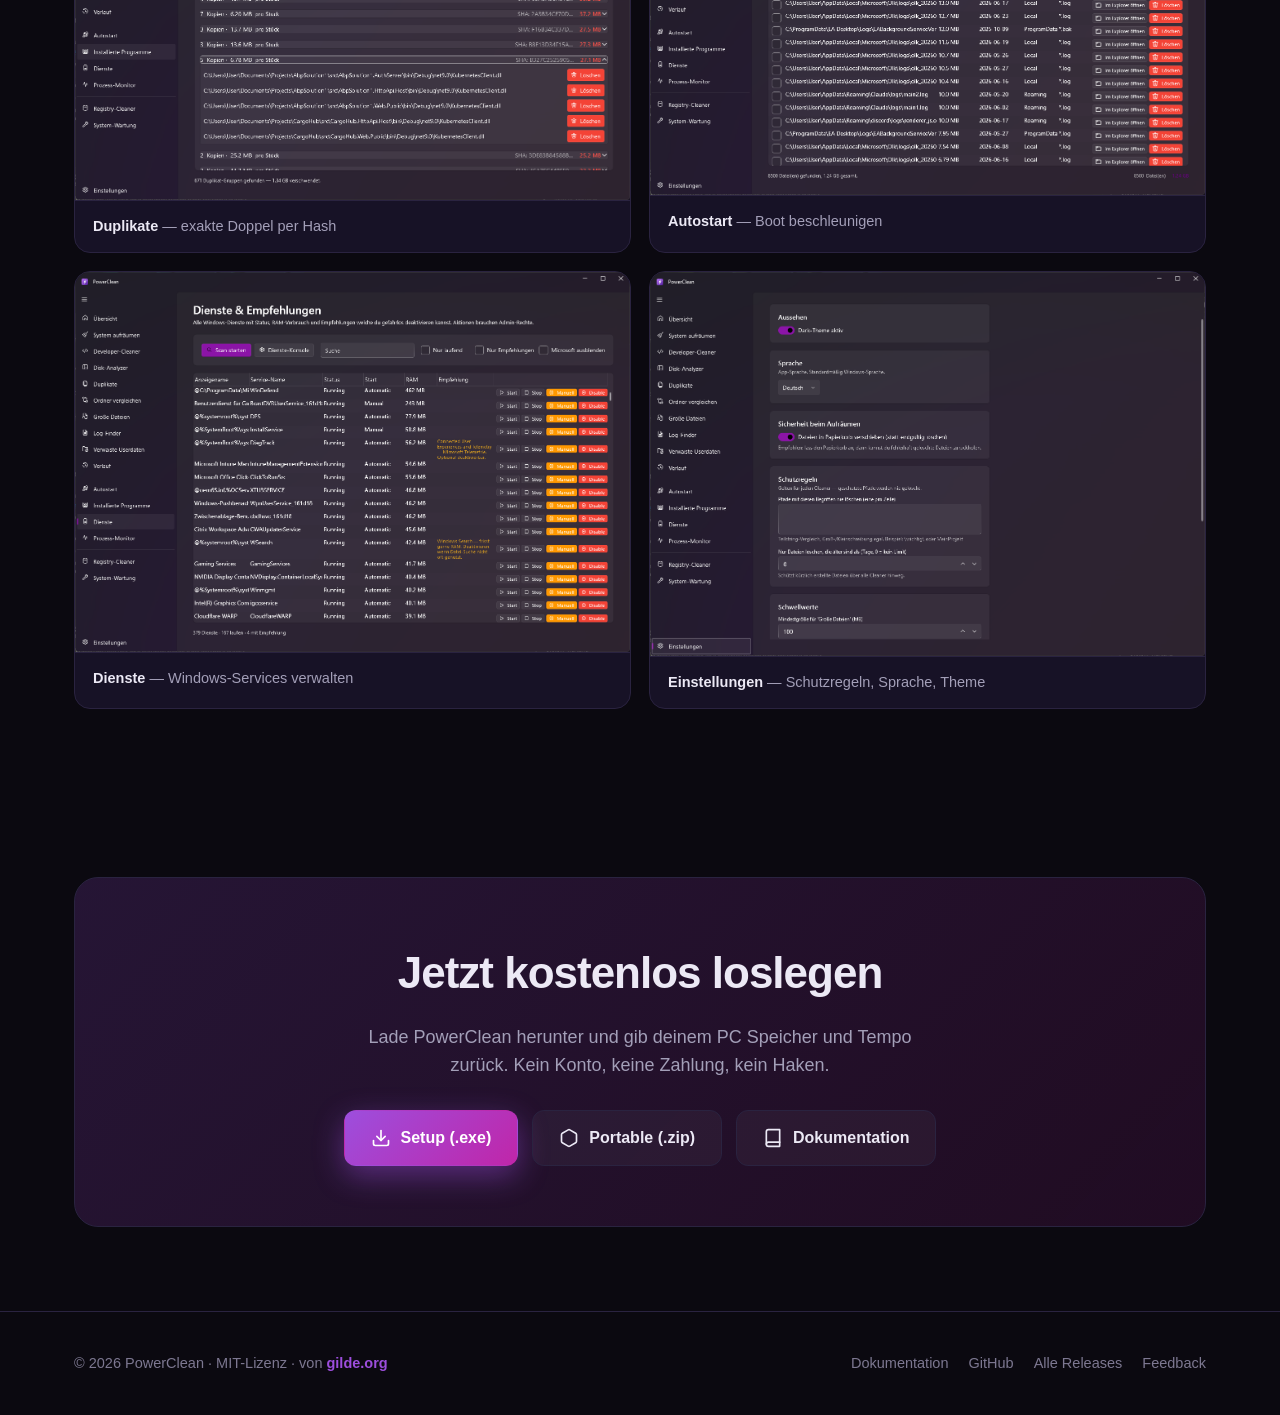
==== commit 1f02fef7: "Website: clickable screenshot lightbox + gilde.org footer - Lightbox with prev/next, keyboard (Esc/a" ====
--- a/docs/index.html
+++ b/docs/index.html
@@ -267,7 +267,7 @@
 
 <footer>
     <div class="wrap foot-inner">
-        <div>© 2026 PowerClean · MIT-Lizenz · von <a href="https://github.com/fgilde" target="_blank" rel="noopener" style="color:var(--muted)">fgilde</a></div>
+        <div>© 2026 PowerClean · MIT-Lizenz · von <a href="https://gilde.org" target="_blank" rel="noopener" style="color:var(--accent);font-weight:600">gilde.org</a></div>
         <div class="foot-links">
             <a href="docs.html">Dokumentation</a>
             <a href="https://github.com/fgilde/PowerClean" target="_blank" rel="noopener">GitHub</a>
@@ -277,5 +277,6 @@
     </div>
 </footer>
 
+<script src="assets/lightbox.js"></script>
 </body>
 </html>
--- a/docs/assets/style.css
+++ b/docs/assets/style.css
@@ -284,6 +284,39 @@
 
 .docs-hero-link { display: inline-flex; align-items: center; gap: 8px; color: var(--accent); font-weight: 600; margin-bottom: 24px; }
 
+/* ---------- Lightbox ---------- */
+.zoomable { cursor: zoom-in; }
+.lightbox {
+    position: fixed; inset: 0; z-index: 200; display: none;
+    align-items: center; justify-content: center; padding: 48px;
+    background: rgba(6, 4, 12, .88); backdrop-filter: blur(10px); cursor: zoom-out;
+}
+.lightbox.open { display: flex; animation: lbfade .18s ease; }
+@keyframes lbfade { from { opacity: 0; } to { opacity: 1; } }
+.lightbox img {
+    max-width: 92vw; max-height: 84vh; cursor: default;
+    border: 1px solid var(--stroke); border-radius: 12px; box-shadow: var(--shadow);
+    animation: lbin .22s cubic-bezier(.2, .7, .2, 1);
+}
+@keyframes lbin { from { opacity: 0; transform: scale(.96); } to { opacity: 1; transform: scale(1); } }
+.lb-cap { position: absolute; left: 0; right: 0; bottom: 22px; text-align: center; color: var(--muted); font-size: 14.5px; padding: 0 20px; }
+.lb-cap b { color: var(--text); }
+.lb-btn, .lb-close {
+    position: absolute; border: 1px solid var(--stroke); background: rgba(23, 18, 38, .82);
+    color: #fff; display: grid; place-items: center; cursor: pointer;
+    transition: background .15s, transform .15s;
+}
+.lb-btn { top: 50%; transform: translateY(-50%); width: 52px; height: 52px; border-radius: 50%; }
+.lb-btn:hover { background: var(--accent); }
+.lb-prev { left: 26px; } .lb-next { right: 26px; }
+.lb-close { top: 22px; right: 26px; width: 44px; height: 44px; border-radius: 50%; }
+.lb-close:hover { background: var(--red); }
+.lb-btn svg, .lb-close svg { width: 22px; height: 22px; }
+@media (max-width: 560px) {
+    .lightbox { padding: 16px; }
+    .lb-btn { width: 42px; height: 42px; } .lb-prev { left: 8px; } .lb-next { right: 8px; }
+}
+
 /* ---------- Responsive ---------- */
 @media (max-width: 900px) {
     .grid { grid-template-columns: 1fr 1fr; }
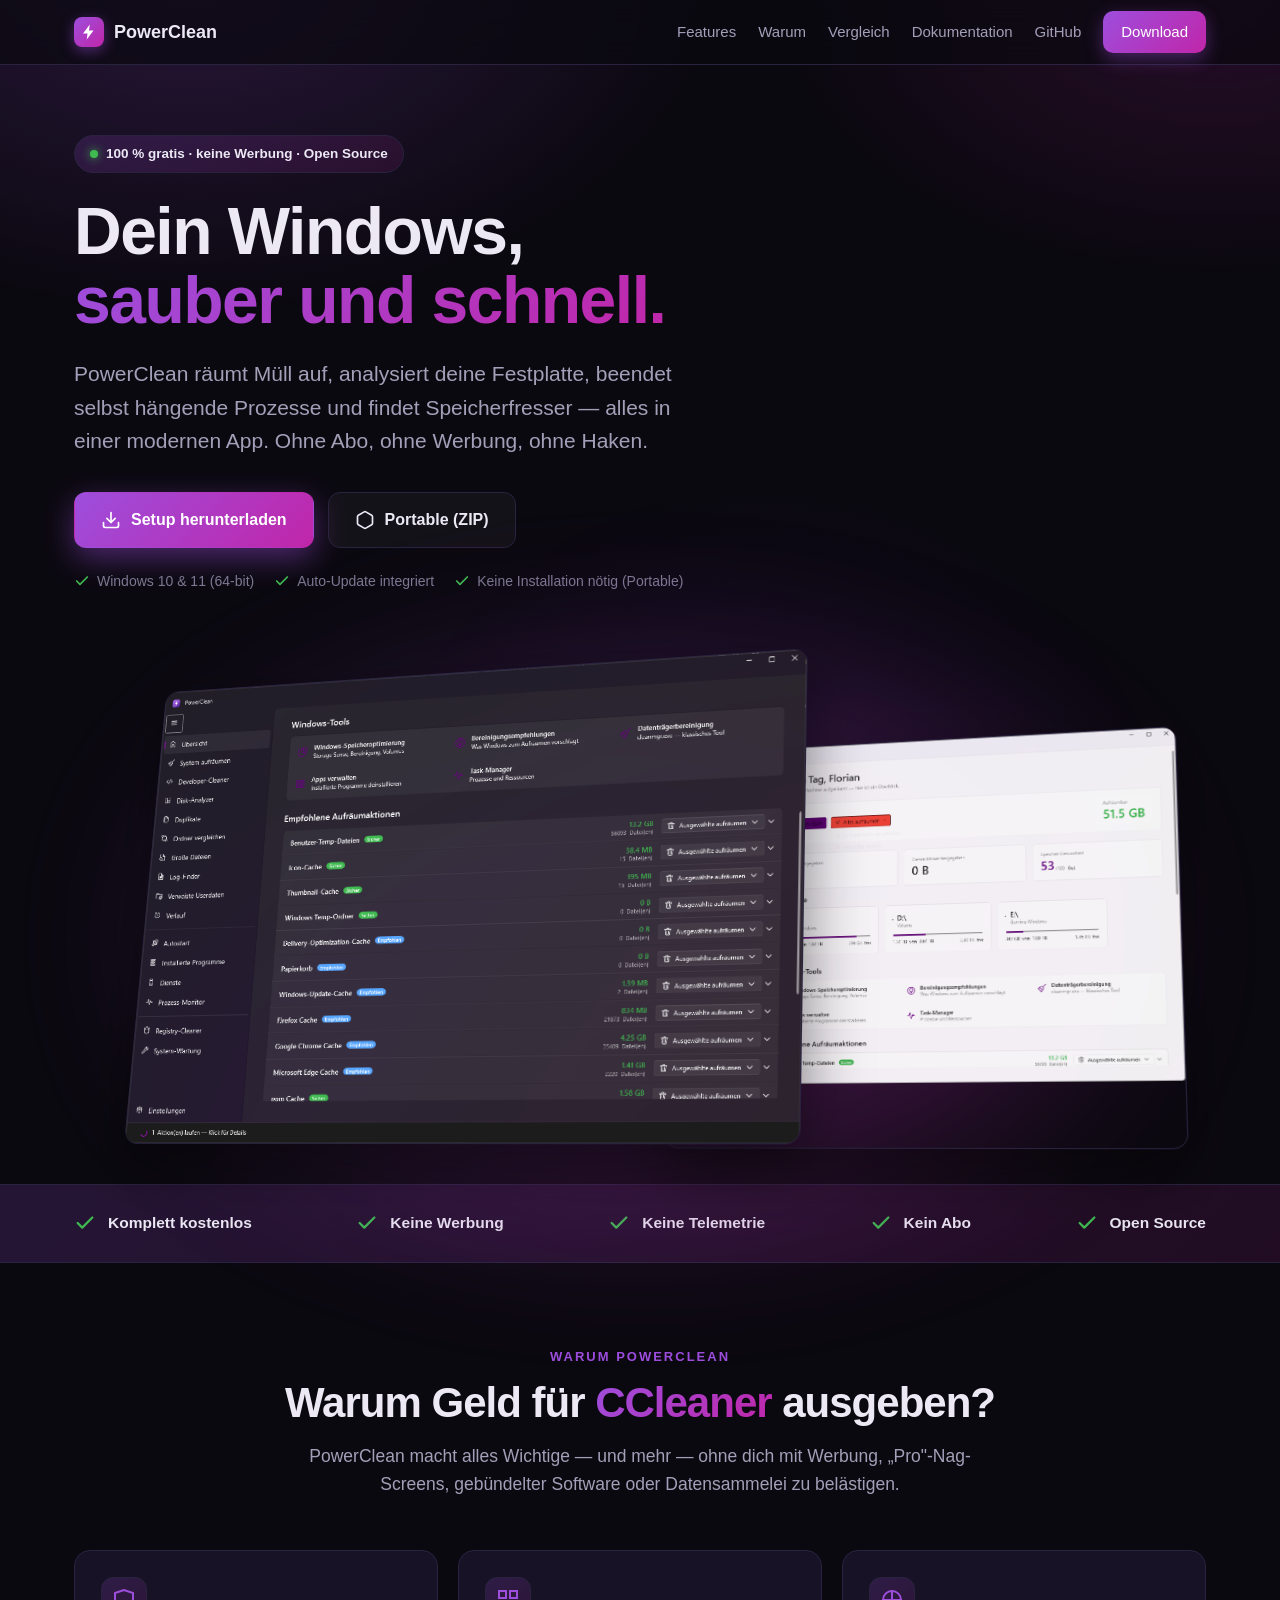
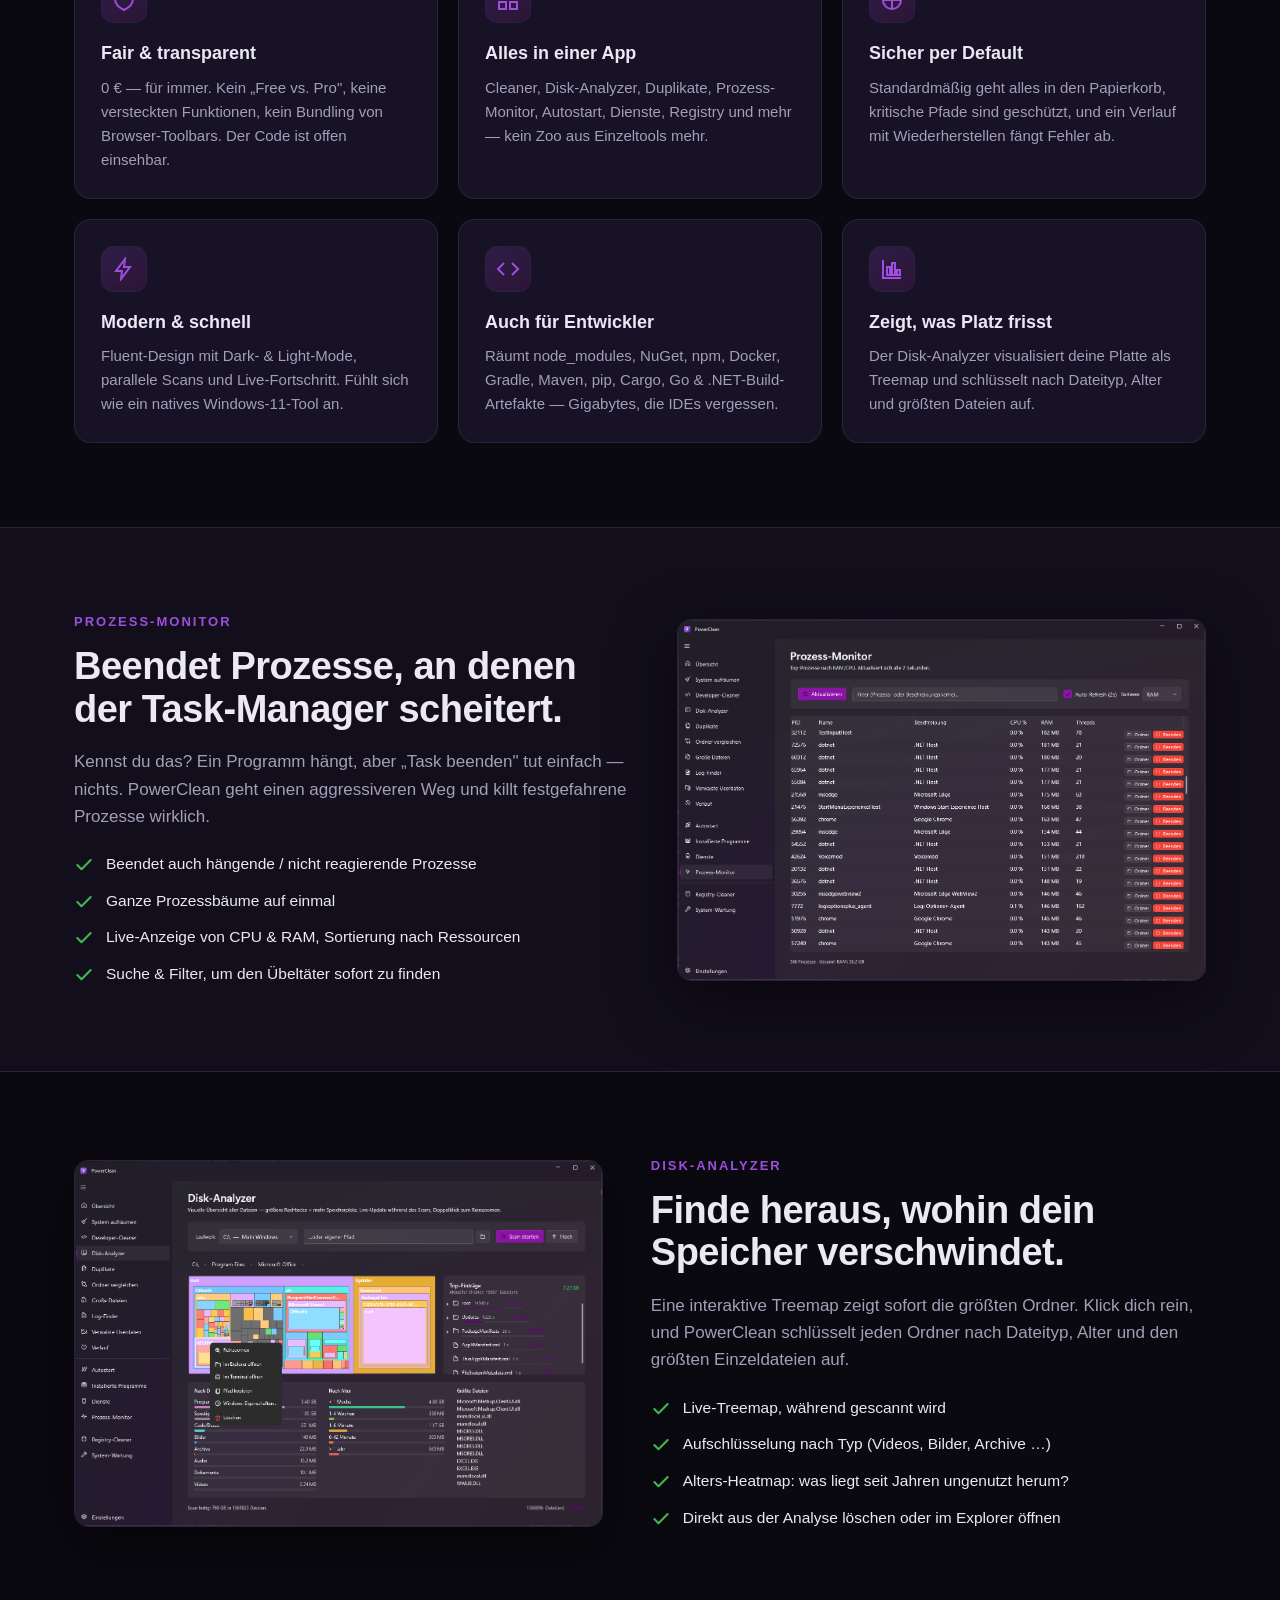
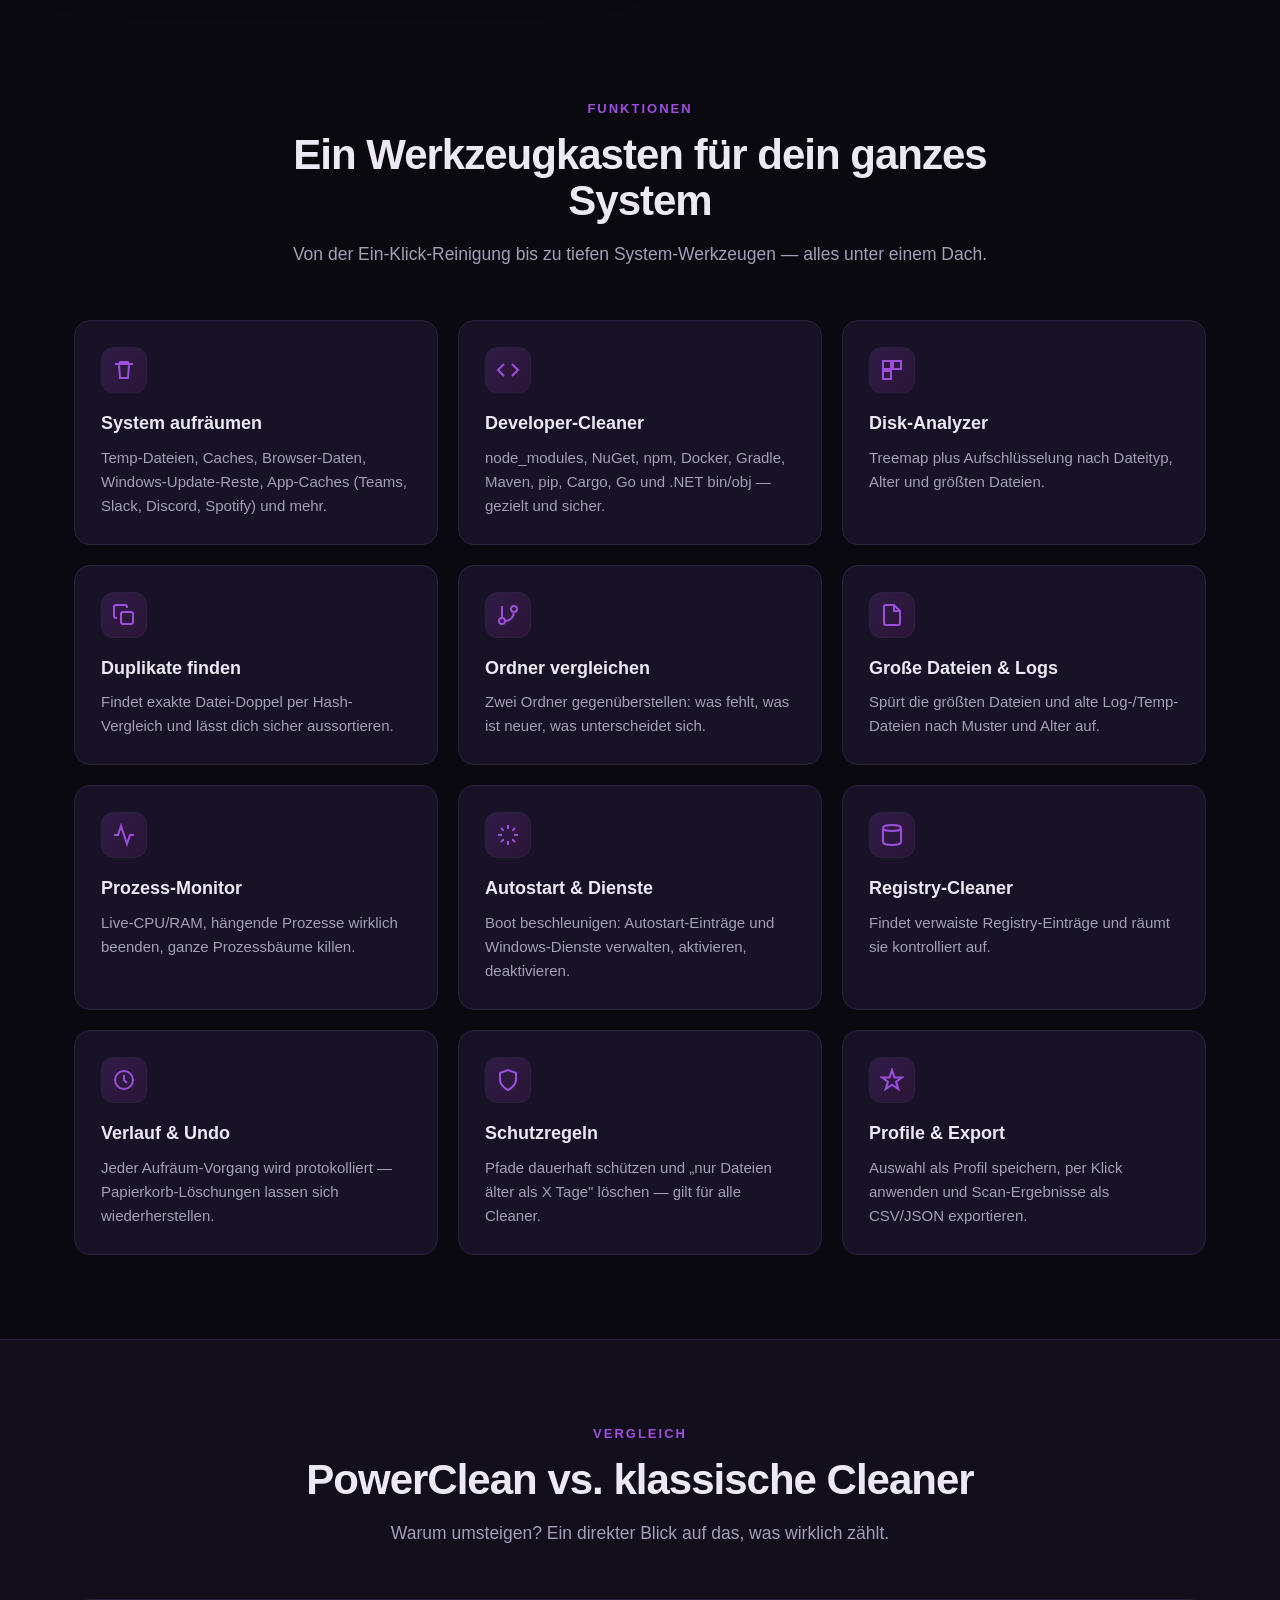
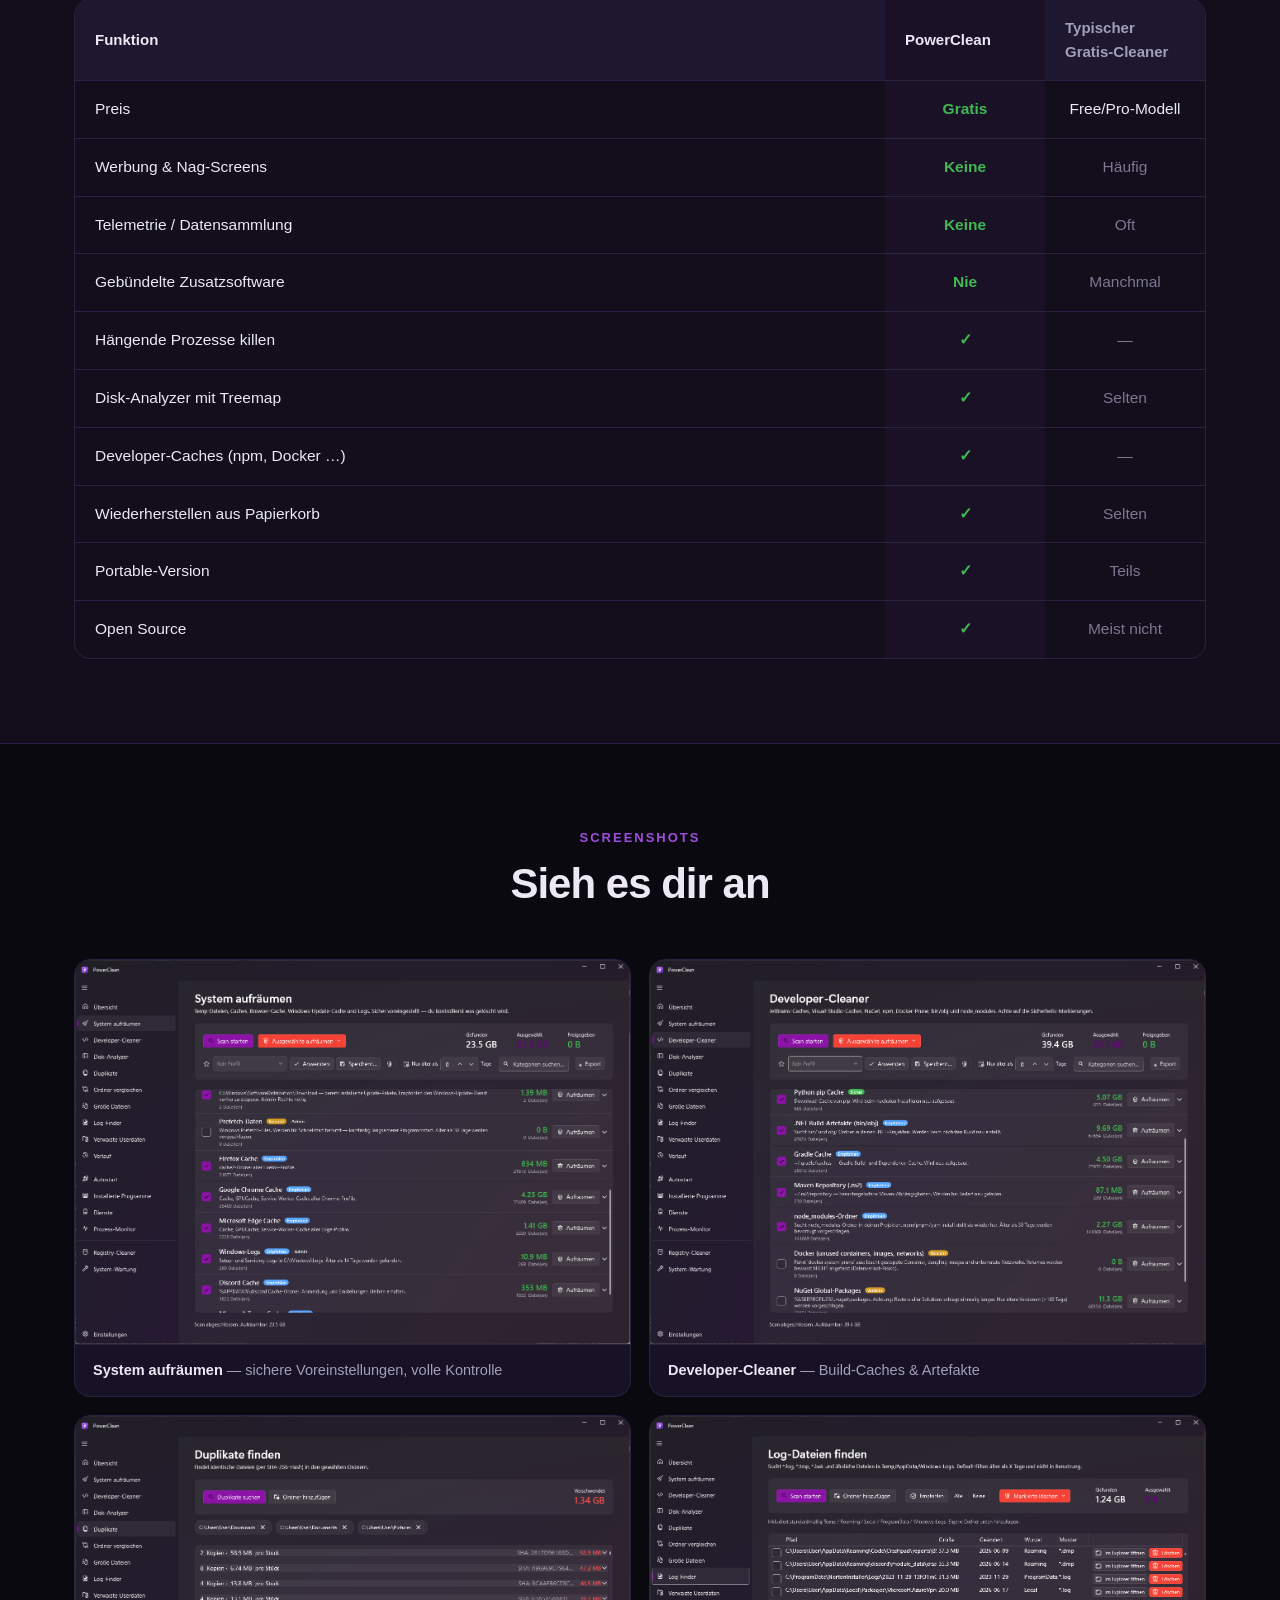
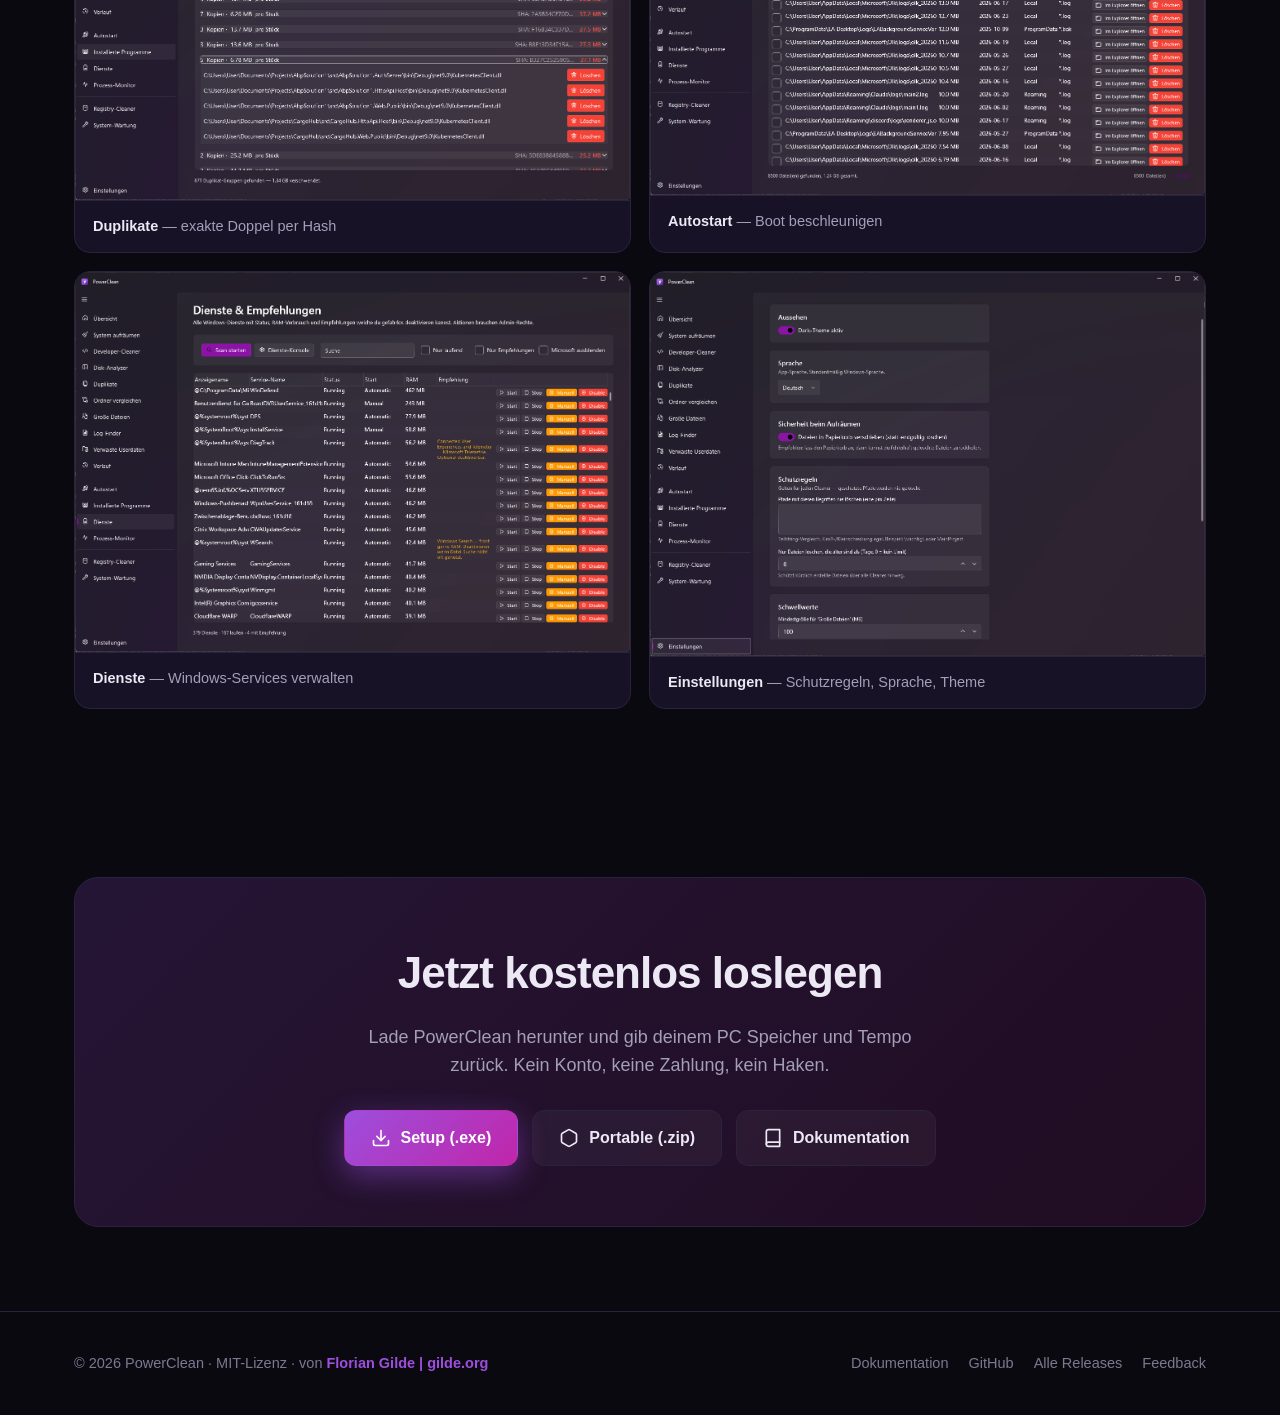
==== commit 456da74a: "Footer: link to www.gilde.org, label "Florian Gilde | gilde.org" Co-Authored-By: Claude Opus 4.8 <no" ====
--- a/docs/index.html
+++ b/docs/index.html
@@ -267,7 +267,7 @@
 
 <footer>
     <div class="wrap foot-inner">
-        <div>© 2026 PowerClean · MIT-Lizenz · von <a href="https://gilde.org" target="_blank" rel="noopener" style="color:var(--accent);font-weight:600">gilde.org</a></div>
+        <div>© 2026 PowerClean · MIT-Lizenz · von <a href="https://www.gilde.org/" target="_blank" rel="noopener" style="color:var(--accent);font-weight:600">Florian Gilde | gilde.org</a></div>
         <div class="foot-links">
             <a href="docs.html">Dokumentation</a>
             <a href="https://github.com/fgilde/PowerClean" target="_blank" rel="noopener">GitHub</a>
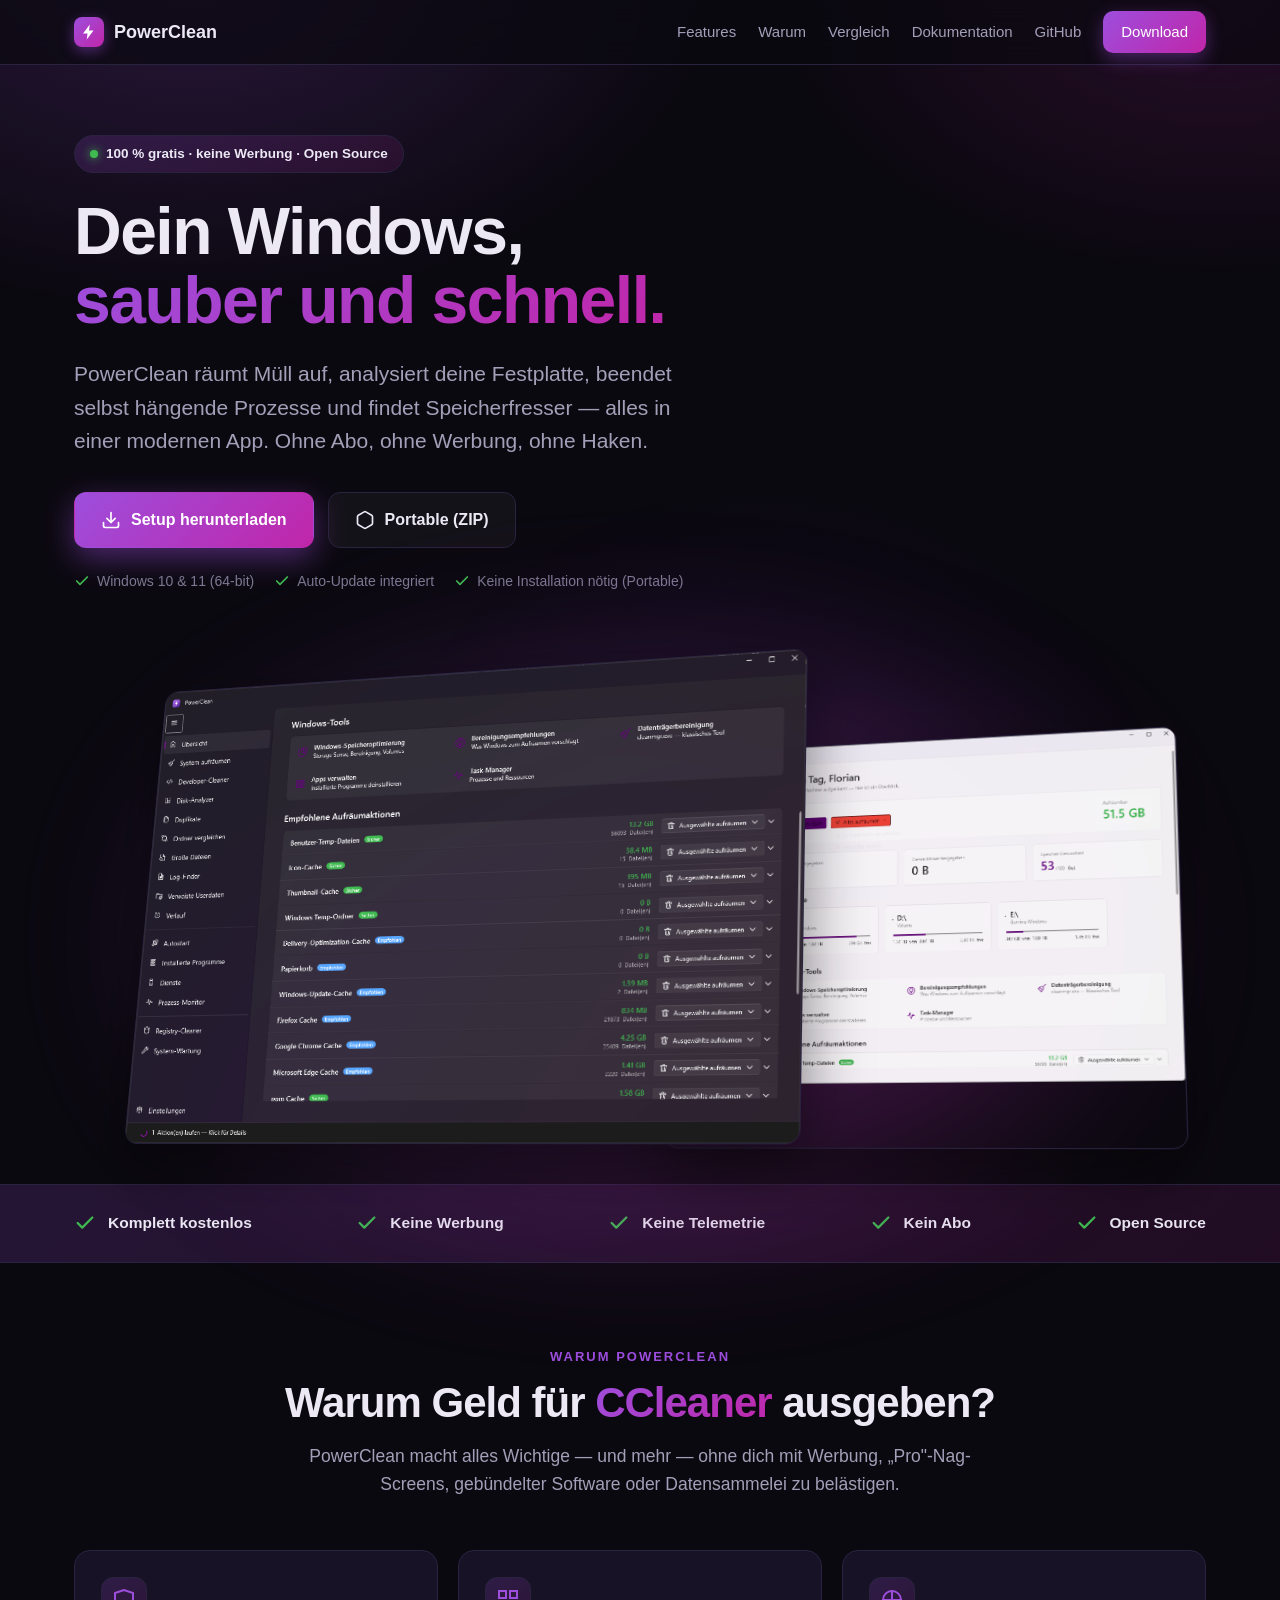
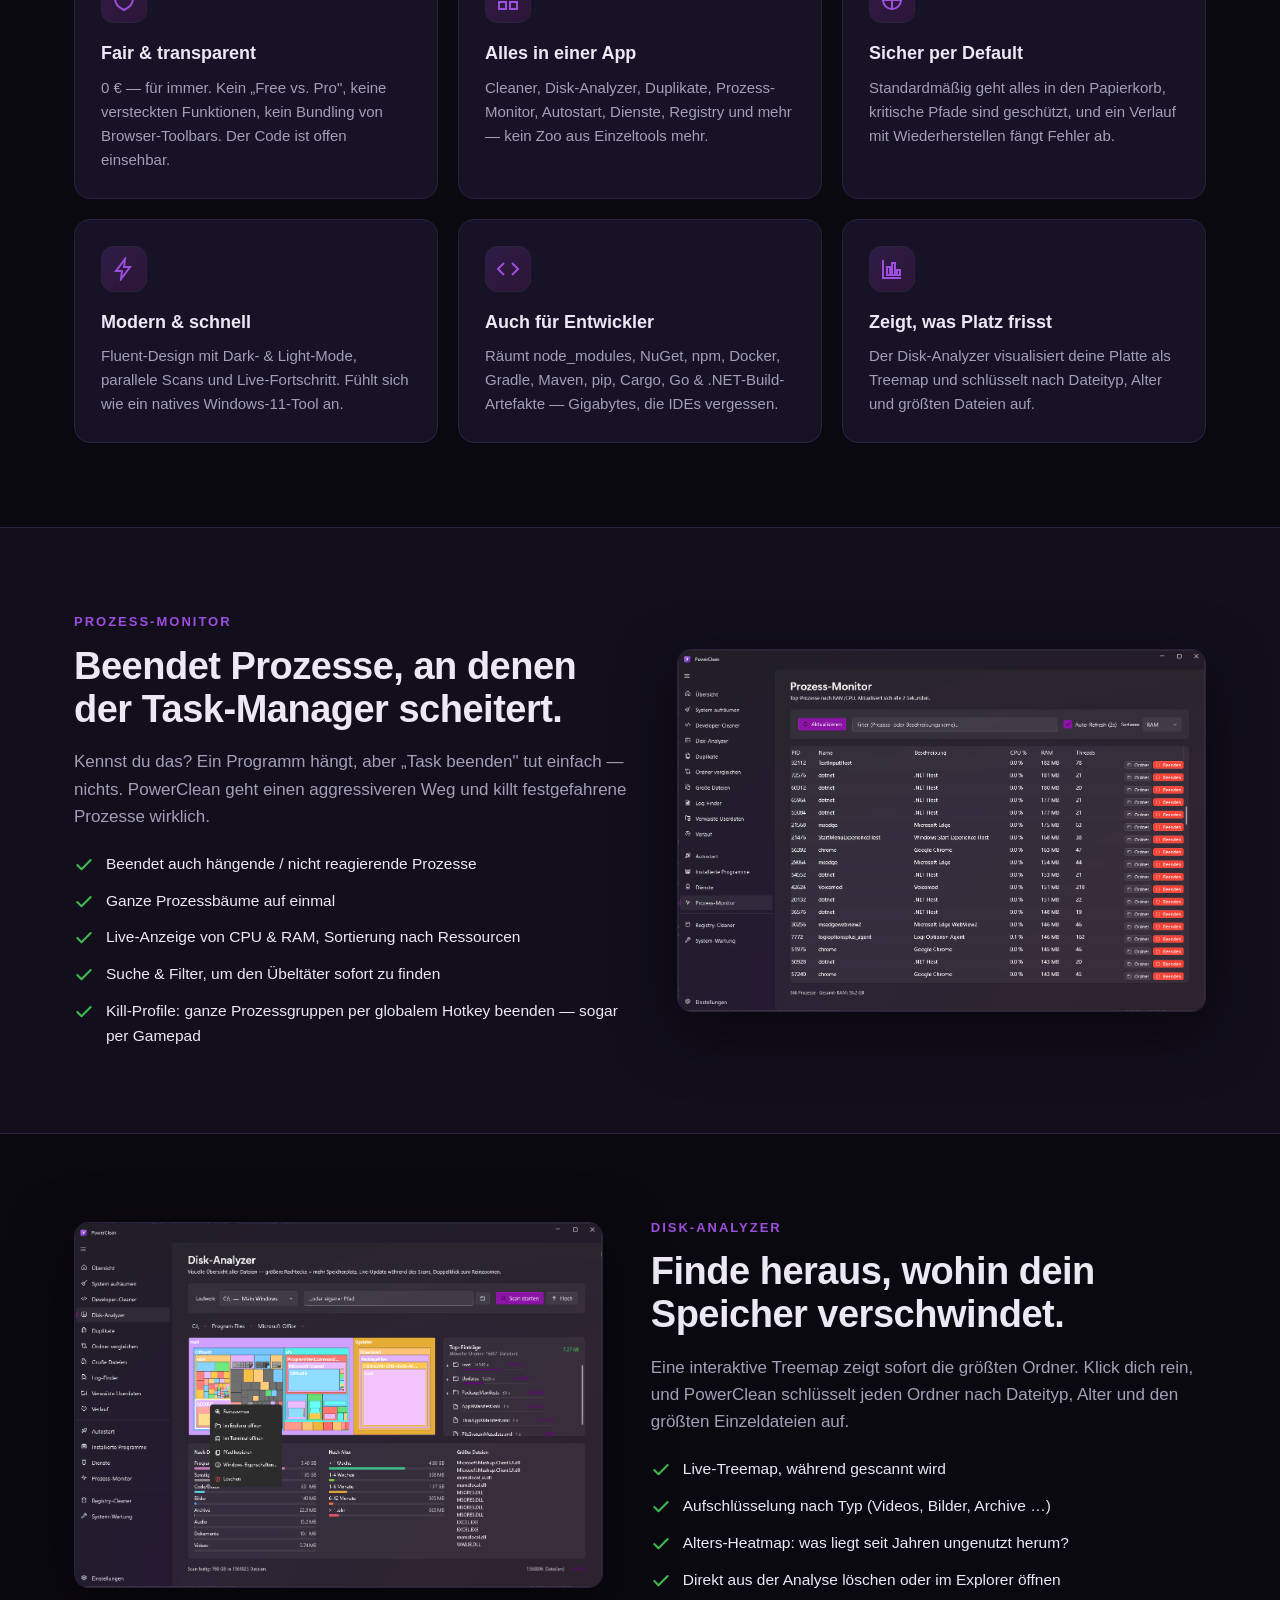
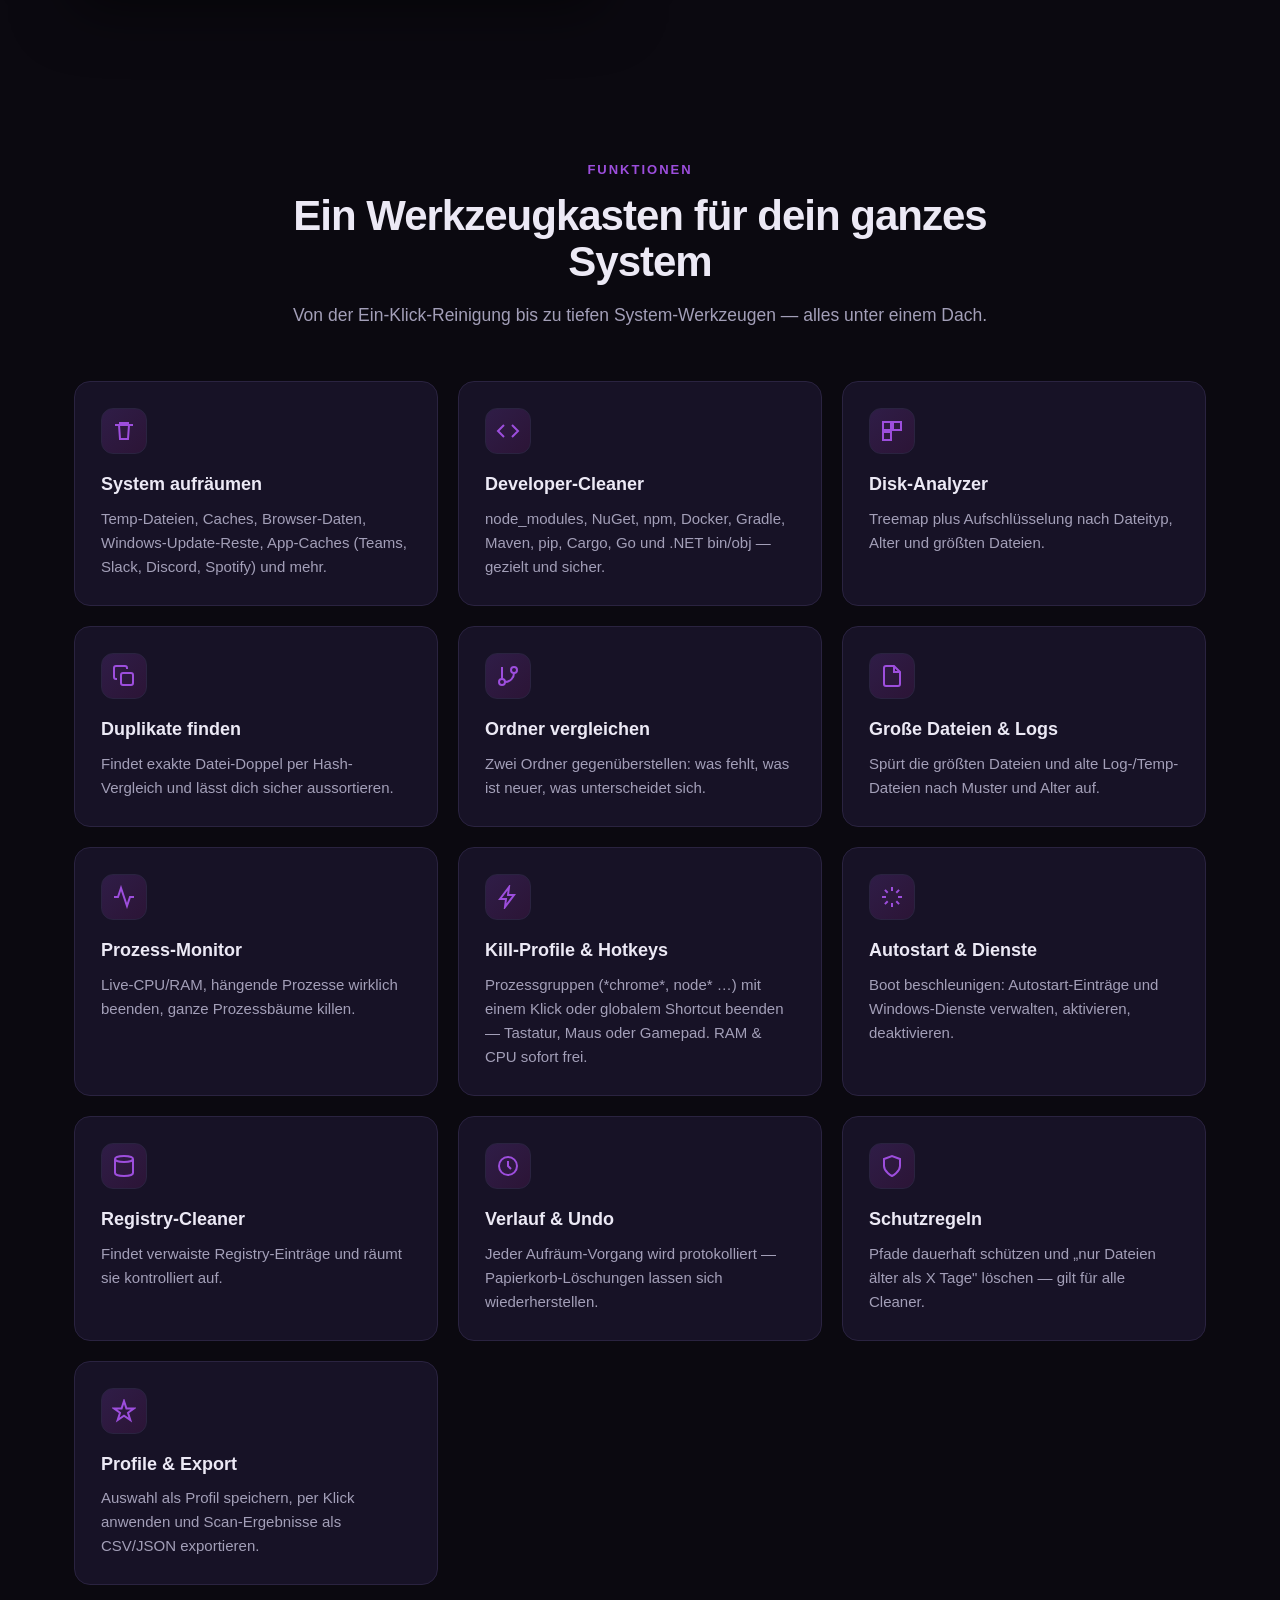
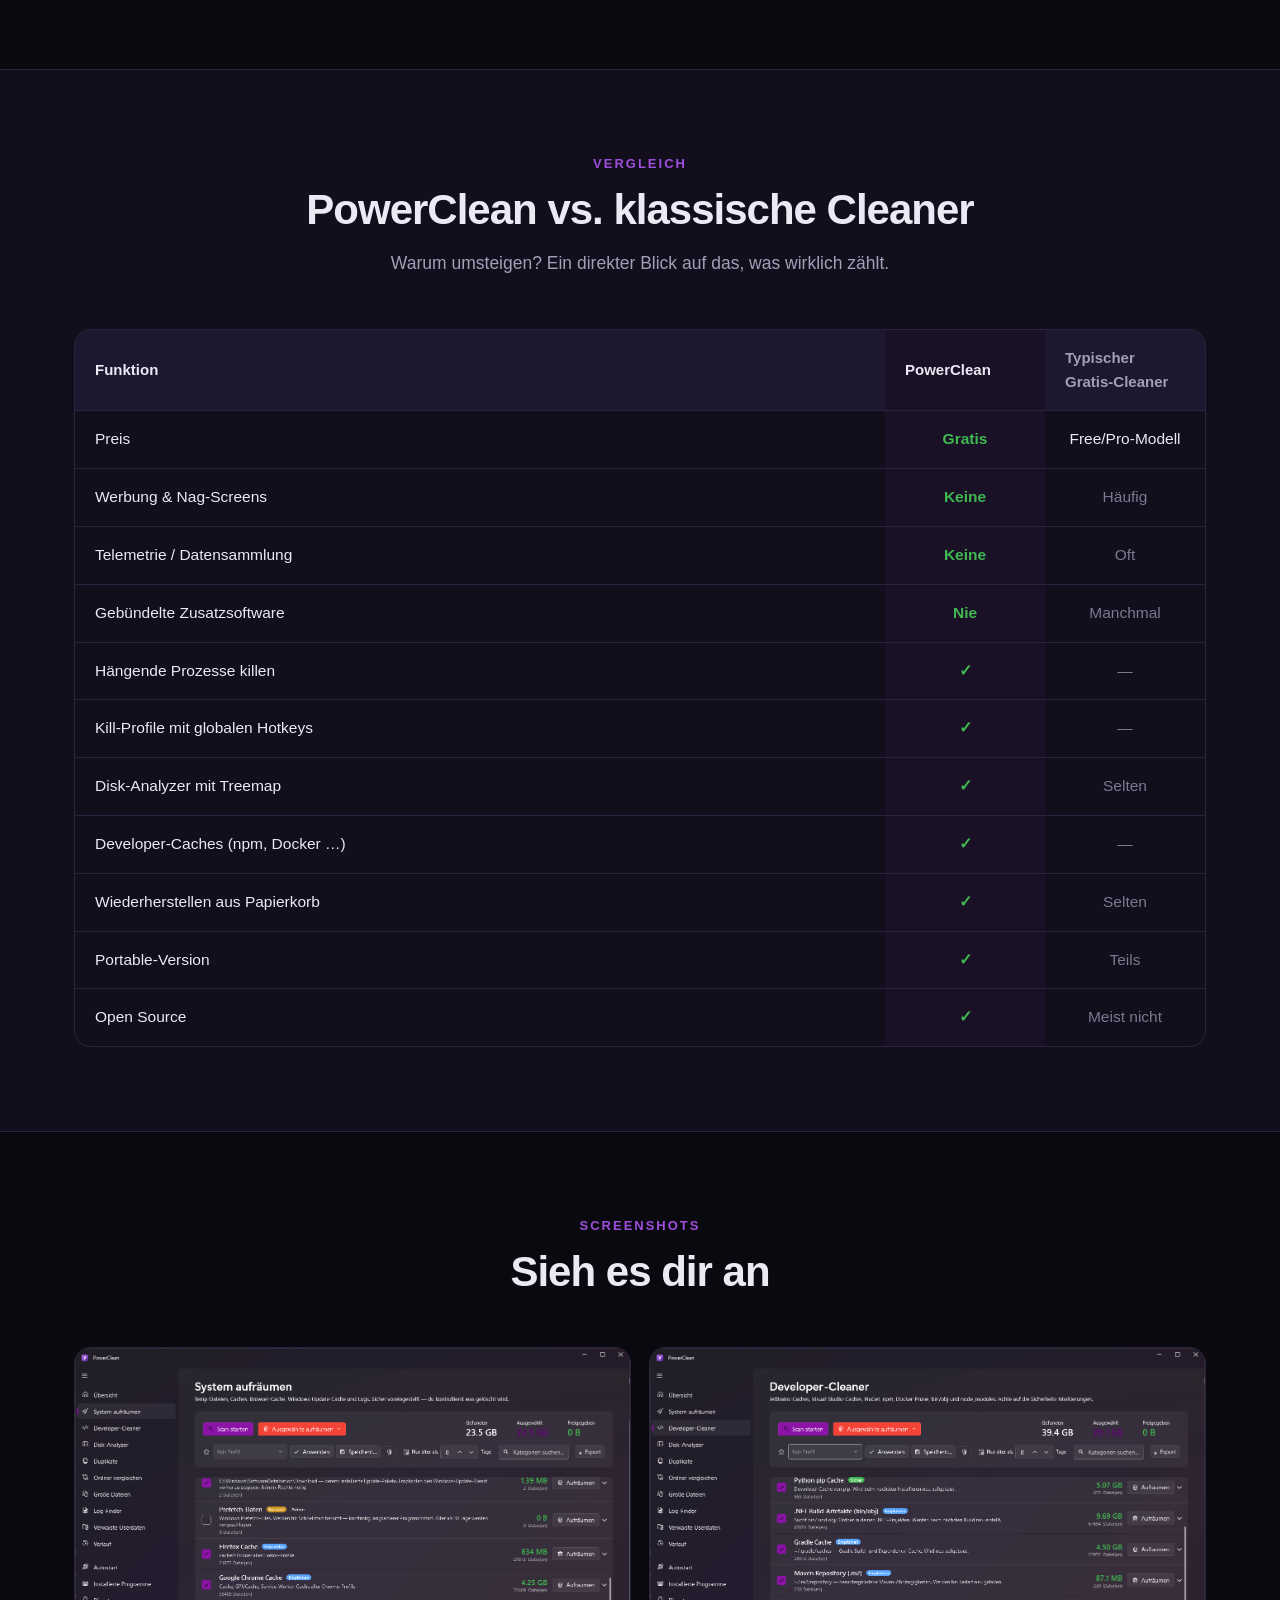
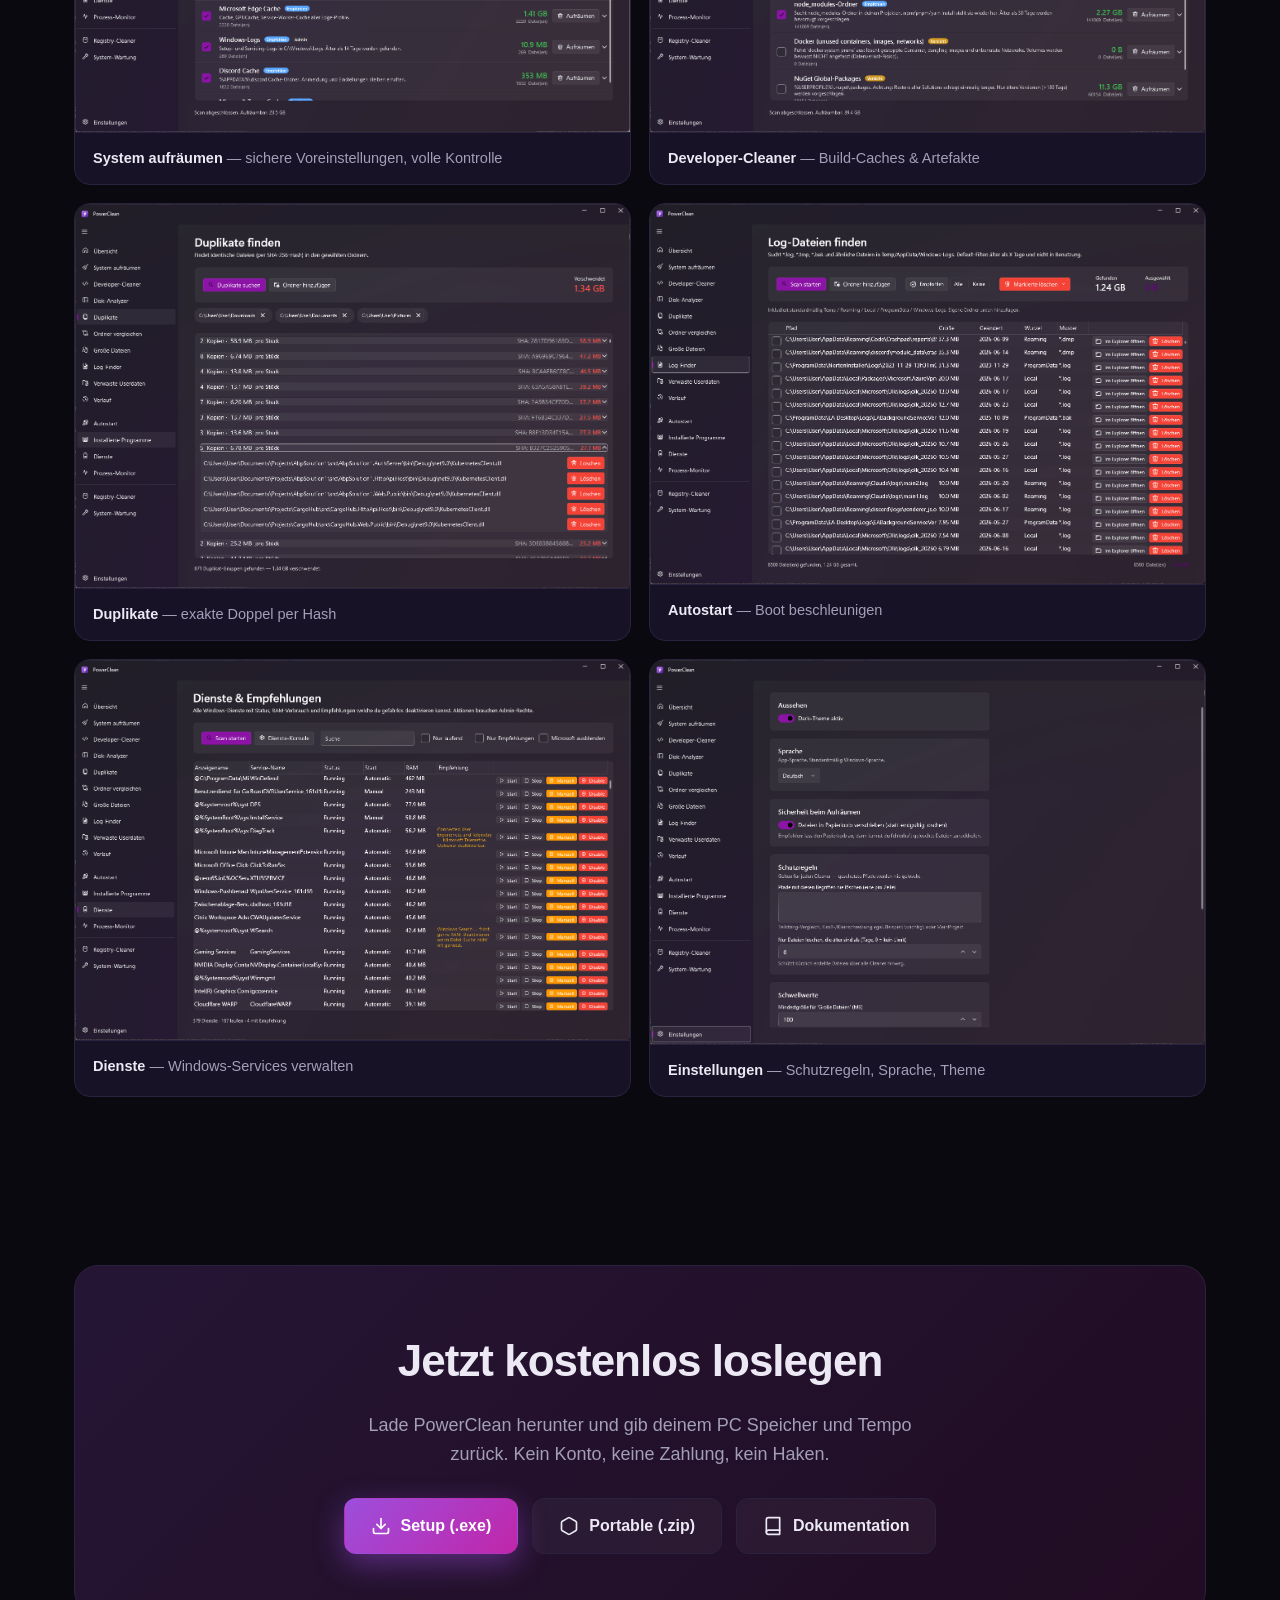
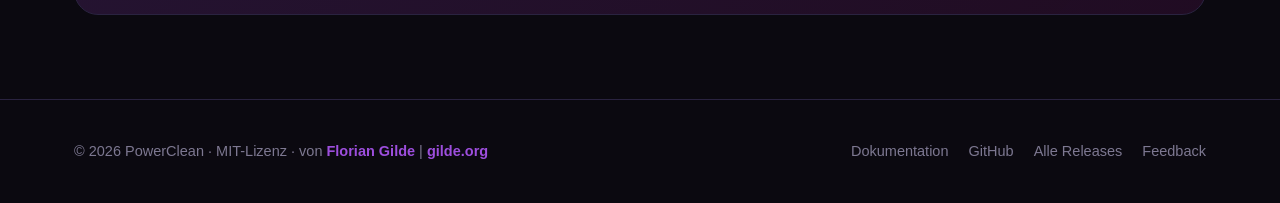
==== commit 52753776: "feat: kill profiles with global hotkeys + toasts - New "Kill profiles" page under process monitor: w" ====
--- a/docs/index.html
+++ b/docs/index.html
@@ -4,10 +4,11 @@
     <meta charset="UTF-8" />
     <meta name="viewport" content="width=device-width, initial-scale=1.0" />
     <title>PowerClean — Gratis Windows-Cleaner, Disk-Analyzer & System-Tool</title>
-    <meta name="description" content="PowerClean räumt Windows auf, analysiert deine Festplatte, beendet hängende Prozesse und mehr. 100 % gratis, keine Werbung, keine Telemetrie — die kostenlose Alternative zu CCleaner." />
+    <meta name="description" content="PowerClean räumt Windows auf, analysiert deine Festplatte, beendet hängende Prozesse und killt ganze Prozessgruppen per Hotkey. 100 % gratis, keine Werbung, keine Telemetrie — die kostenlose Alternative zu CCleaner." />
     <meta property="og:title" content="PowerClean — Gratis Windows-Cleaner & System-Tool" />
-    <meta property="og:description" content="Aufräumen, Disk-Analyse, Prozesse killen, Duplikate finden — 100 % gratis, keine Werbung, Open Source." />
+    <meta property="og:description" content="Aufräumen, Disk-Analyse, Prozesse killen, Kill-Profile mit globalen Hotkeys, Duplikate finden — 100 % gratis, keine Werbung, Open Source." />
     <meta property="og:image" content="img/home.png" />
+    <link rel="canonical" href="https://fgilde.github.io/PowerClean/" />
     <link rel="icon" href="data:image/svg+xml,%3Csvg xmlns='http://www.w3.org/2000/svg' viewBox='0 0 24 24'%3E%3Cpath fill='%239d4edd' d='M13 2 4 14h6l-1 8 9-12h-6z'/%3E%3C/svg%3E" />
     <link rel="stylesheet" href="assets/style.css" />
 </head>
@@ -134,6 +135,7 @@
                     <li><svg viewBox="0 0 24 24" fill="none" stroke="currentColor" stroke-width="2.5" stroke-linecap="round" stroke-linejoin="round"><polyline points="20 6 9 17 4 12"/></svg> Ganze Prozessbäume auf einmal</li>
                     <li><svg viewBox="0 0 24 24" fill="none" stroke="currentColor" stroke-width="2.5" stroke-linecap="round" stroke-linejoin="round"><polyline points="20 6 9 17 4 12"/></svg> Live-Anzeige von CPU &amp; RAM, Sortierung nach Ressourcen</li>
                     <li><svg viewBox="0 0 24 24" fill="none" stroke="currentColor" stroke-width="2.5" stroke-linecap="round" stroke-linejoin="round"><polyline points="20 6 9 17 4 12"/></svg> Suche &amp; Filter, um den Übeltäter sofort zu finden</li>
+                    <li><svg viewBox="0 0 24 24" fill="none" stroke="currentColor" stroke-width="2.5" stroke-linecap="round" stroke-linejoin="round"><polyline points="20 6 9 17 4 12"/></svg> Kill-Profile: ganze Prozessgruppen per globalem Hotkey beenden — sogar per Gamepad</li>
                 </ul>
             </div>
             <div class="spot-shot"><img src="img/process.png" alt="Prozess-Monitor" /></div>
@@ -180,6 +182,7 @@
             <div class="feature"><div class="ico"><svg viewBox="0 0 24 24" fill="none" stroke="currentColor" stroke-width="2"><path d="M6 3v12"/><circle cx="6" cy="18" r="3"/><circle cx="18" cy="6" r="3"/><path d="M18 9a9 9 0 0 1-9 9"/></svg></div><h3>Ordner vergleichen</h3><p>Zwei Ordner gegenüberstellen: was fehlt, was ist neuer, was unterscheidet sich.</p></div>
             <div class="feature"><div class="ico"><svg viewBox="0 0 24 24" fill="none" stroke="currentColor" stroke-width="2"><path d="M14 2H6a2 2 0 0 0-2 2v16a2 2 0 0 0 2 2h12a2 2 0 0 0 2-2V8z"/><polyline points="14 2 14 8 20 8"/></svg></div><h3>Große Dateien &amp; Logs</h3><p>Spürt die größten Dateien und alte Log-/Temp-Dateien nach Muster und Alter auf.</p></div>
             <div class="feature"><div class="ico"><svg viewBox="0 0 24 24" fill="none" stroke="currentColor" stroke-width="2"><path d="M22 12h-4l-3 9L9 3l-3 9H2"/></svg></div><h3>Prozess-Monitor</h3><p>Live-CPU/RAM, hängende Prozesse wirklich beenden, ganze Prozessbäume killen.</p></div>
+            <div class="feature"><div class="ico"><svg viewBox="0 0 24 24" fill="none" stroke="currentColor" stroke-width="2"><path d="M13 2 4 14h6l-1 8 9-12h-6z"/></svg></div><h3>Kill-Profile &amp; Hotkeys</h3><p>Prozessgruppen (*chrome*, node* …) mit einem Klick oder globalem Shortcut beenden — Tastatur, Maus oder Gamepad. RAM &amp; CPU sofort frei.</p></div>
             <div class="feature"><div class="ico"><svg viewBox="0 0 24 24" fill="none" stroke="currentColor" stroke-width="2"><path d="M12 2v4M12 18v4M4.9 4.9l2.8 2.8M16.3 16.3l2.8 2.8M2 12h4M18 12h4M4.9 19.1l2.8-2.8M16.3 7.7l2.8-2.8"/></svg></div><h3>Autostart &amp; Dienste</h3><p>Boot beschleunigen: Autostart-Einträge und Windows-Dienste verwalten, aktivieren, deaktivieren.</p></div>
             <div class="feature"><div class="ico"><svg viewBox="0 0 24 24" fill="none" stroke="currentColor" stroke-width="2"><ellipse cx="12" cy="5" rx="9" ry="3"/><path d="M3 5v14a9 3 0 0 0 18 0V5"/></svg></div><h3>Registry-Cleaner</h3><p>Findet verwaiste Registry-Einträge und räumt sie kontrolliert auf.</p></div>
             <div class="feature"><div class="ico"><svg viewBox="0 0 24 24" fill="none" stroke="currentColor" stroke-width="2"><path d="M3 12a9 9 0 1 0 9-9 9 9 0 0 0-9 9z"/><polyline points="12 7 12 12 15 15"/></svg></div><h3>Verlauf &amp; Undo</h3><p>Jeder Aufräum-Vorgang wird protokolliert — Papierkorb-Löschungen lassen sich wiederherstellen.</p></div>
@@ -212,6 +215,7 @@
                 <tr><td class="feat">Telemetrie / Datensammlung</td><td class="val col-us"><span class="yes">Keine</span></td><td class="val no">Oft</td></tr>
                 <tr><td class="feat">Gebündelte Zusatzsoftware</td><td class="val col-us"><span class="yes">Nie</span></td><td class="val no">Manchmal</td></tr>
                 <tr><td class="feat">Hängende Prozesse killen</td><td class="val col-us"><span class="yes">✓</span></td><td class="val no">—</td></tr>
+                <tr><td class="feat">Kill-Profile mit globalen Hotkeys</td><td class="val col-us"><span class="yes">✓</span></td><td class="val no">—</td></tr>
                 <tr><td class="feat">Disk-Analyzer mit Treemap</td><td class="val col-us"><span class="yes">✓</span></td><td class="val no">Selten</td></tr>
                 <tr><td class="feat">Developer-Caches (npm, Docker …)</td><td class="val col-us"><span class="yes">✓</span></td><td class="val no">—</td></tr>
                 <tr><td class="feat">Wiederherstellen aus Papierkorb</td><td class="val col-us"><span class="yes">✓</span></td><td class="val no">Selten</td></tr>
@@ -267,7 +271,7 @@
 
 <footer>
     <div class="wrap foot-inner">
-        <div>© 2026 PowerClean · MIT-Lizenz · von <a href="https://www.gilde.org/" target="_blank" rel="noopener" style="color:var(--accent);font-weight:600">Florian Gilde | gilde.org</a></div>
+        <div>© 2026 PowerClean · MIT-Lizenz · von <a href="https://florian.gilde.org" target="_blank" rel="noopener" style="color:var(--accent);font-weight:600">Florian Gilde</a> | <a href="https://www.gilde.org" target="_blank" rel="noopener" style="color:var(--accent);font-weight:600">gilde.org</a></div>
         <div class="foot-links">
             <a href="docs.html">Dokumentation</a>
             <a href="https://github.com/fgilde/PowerClean" target="_blank" rel="noopener">GitHub</a>
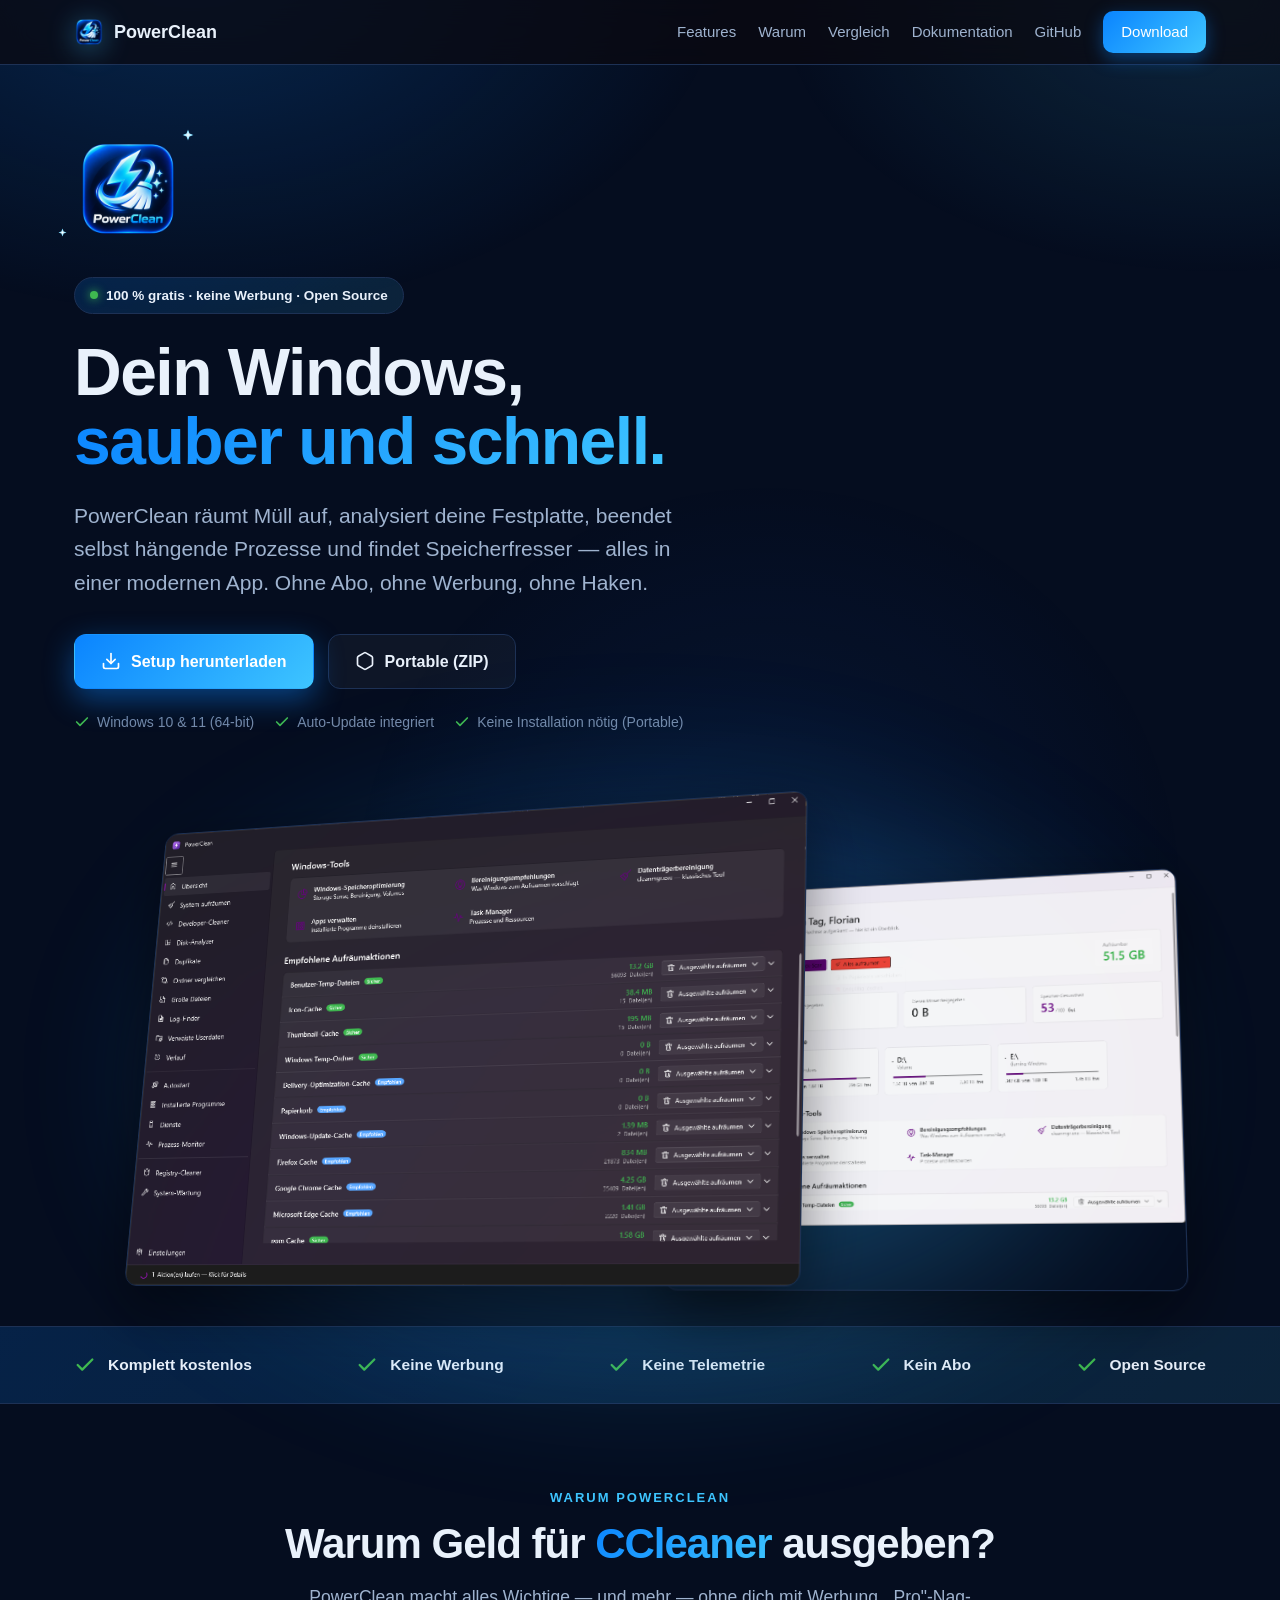
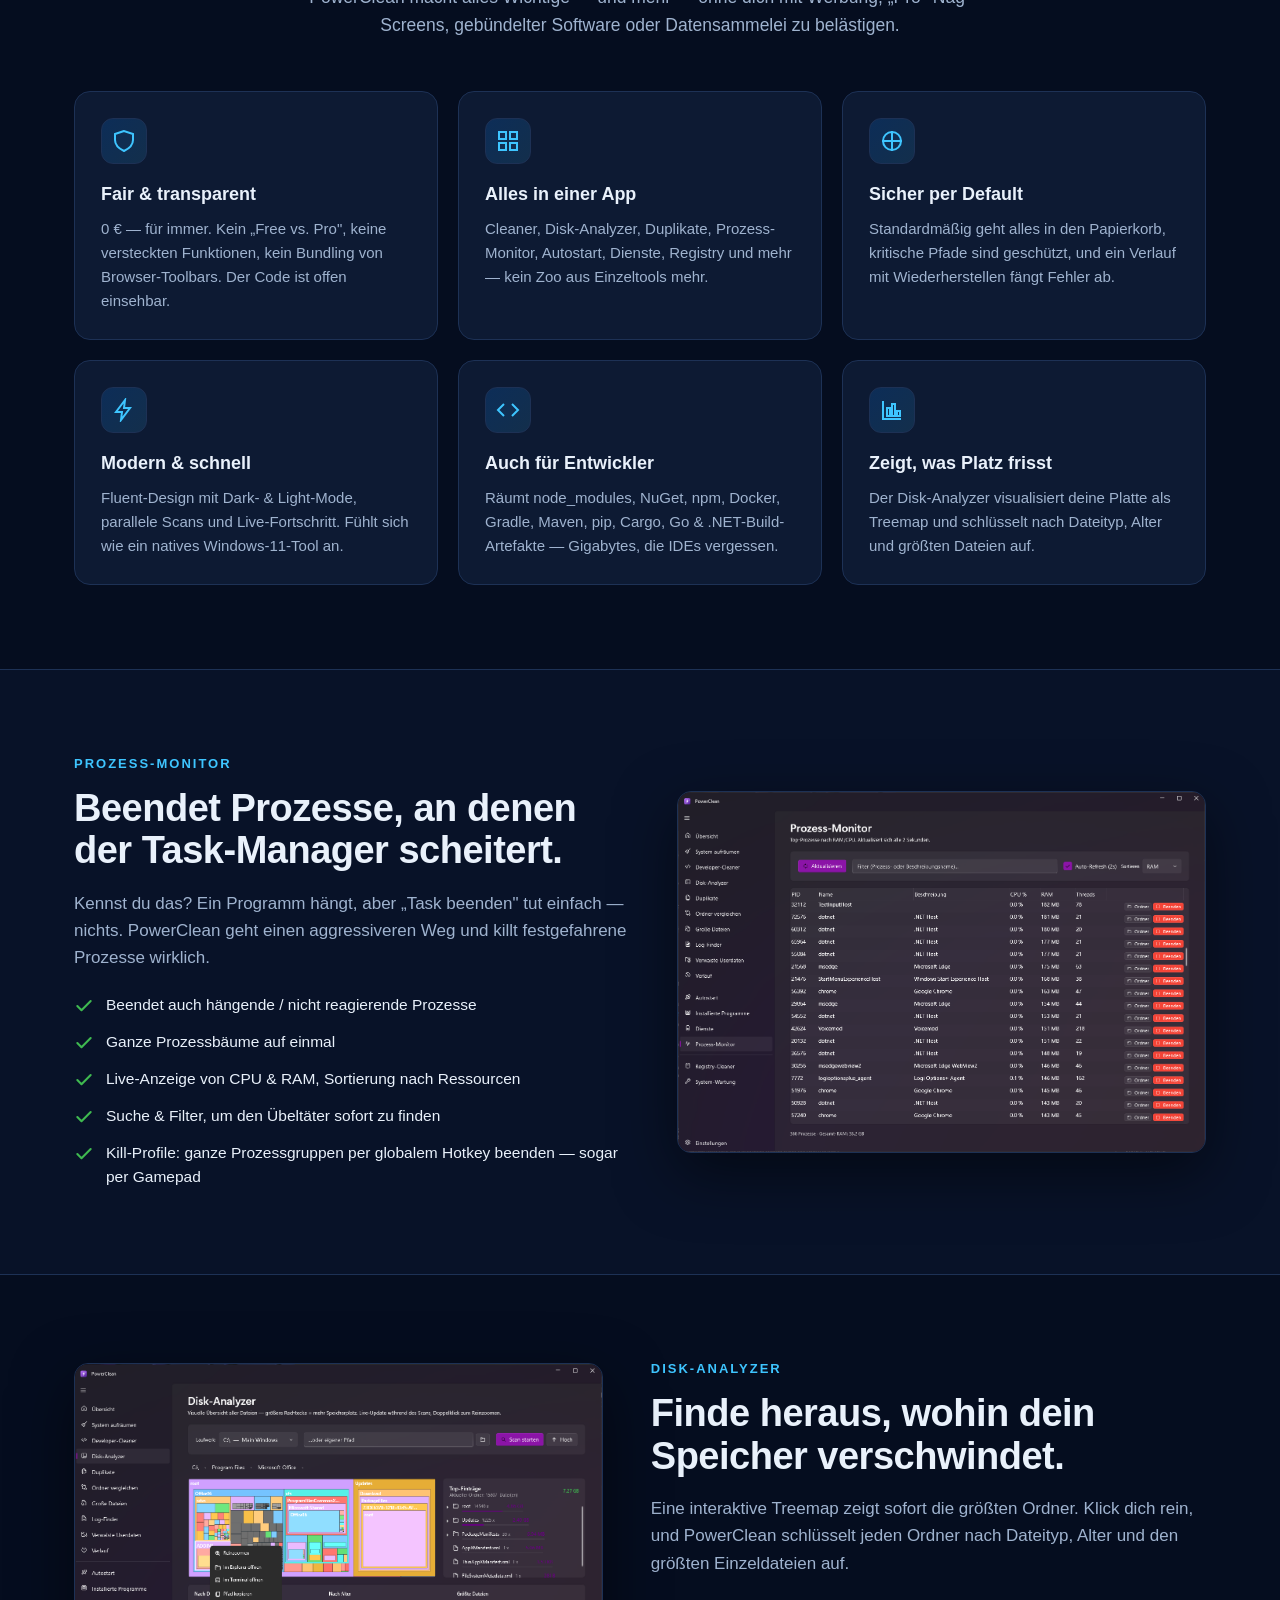
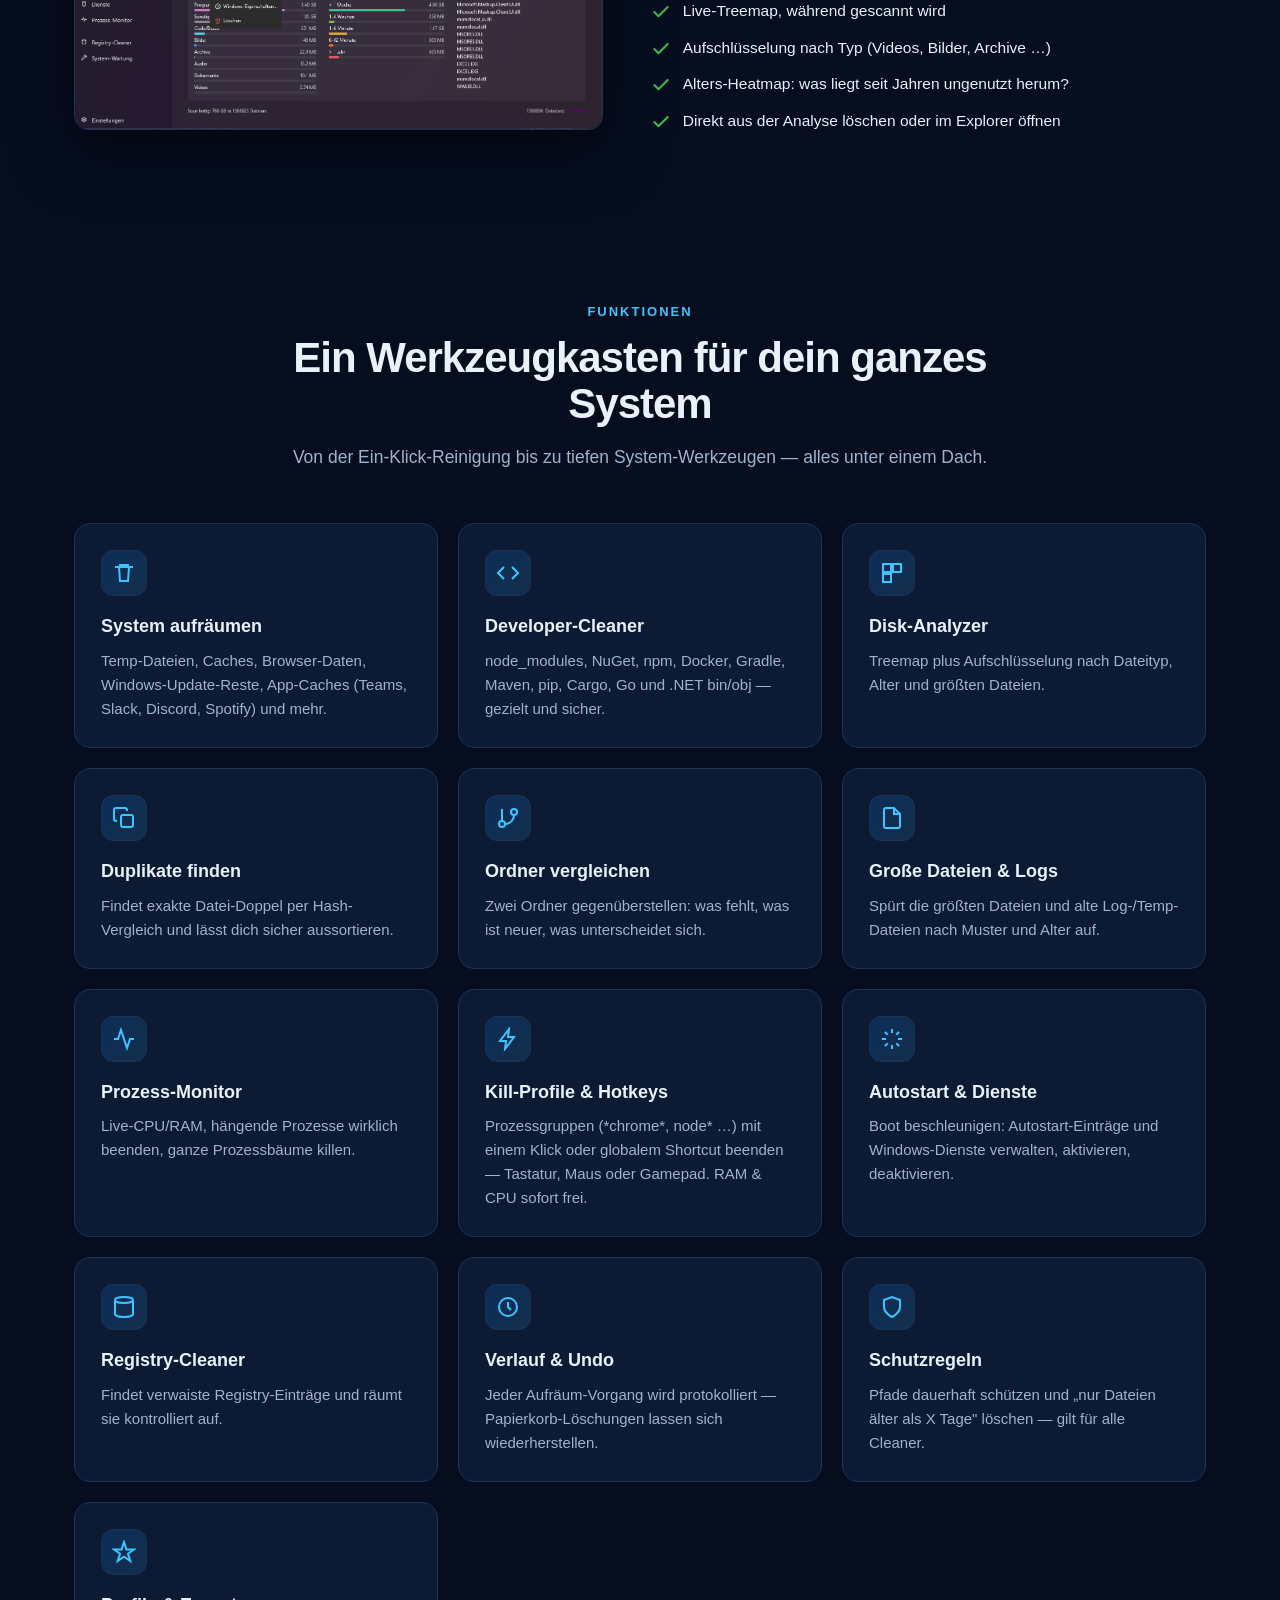
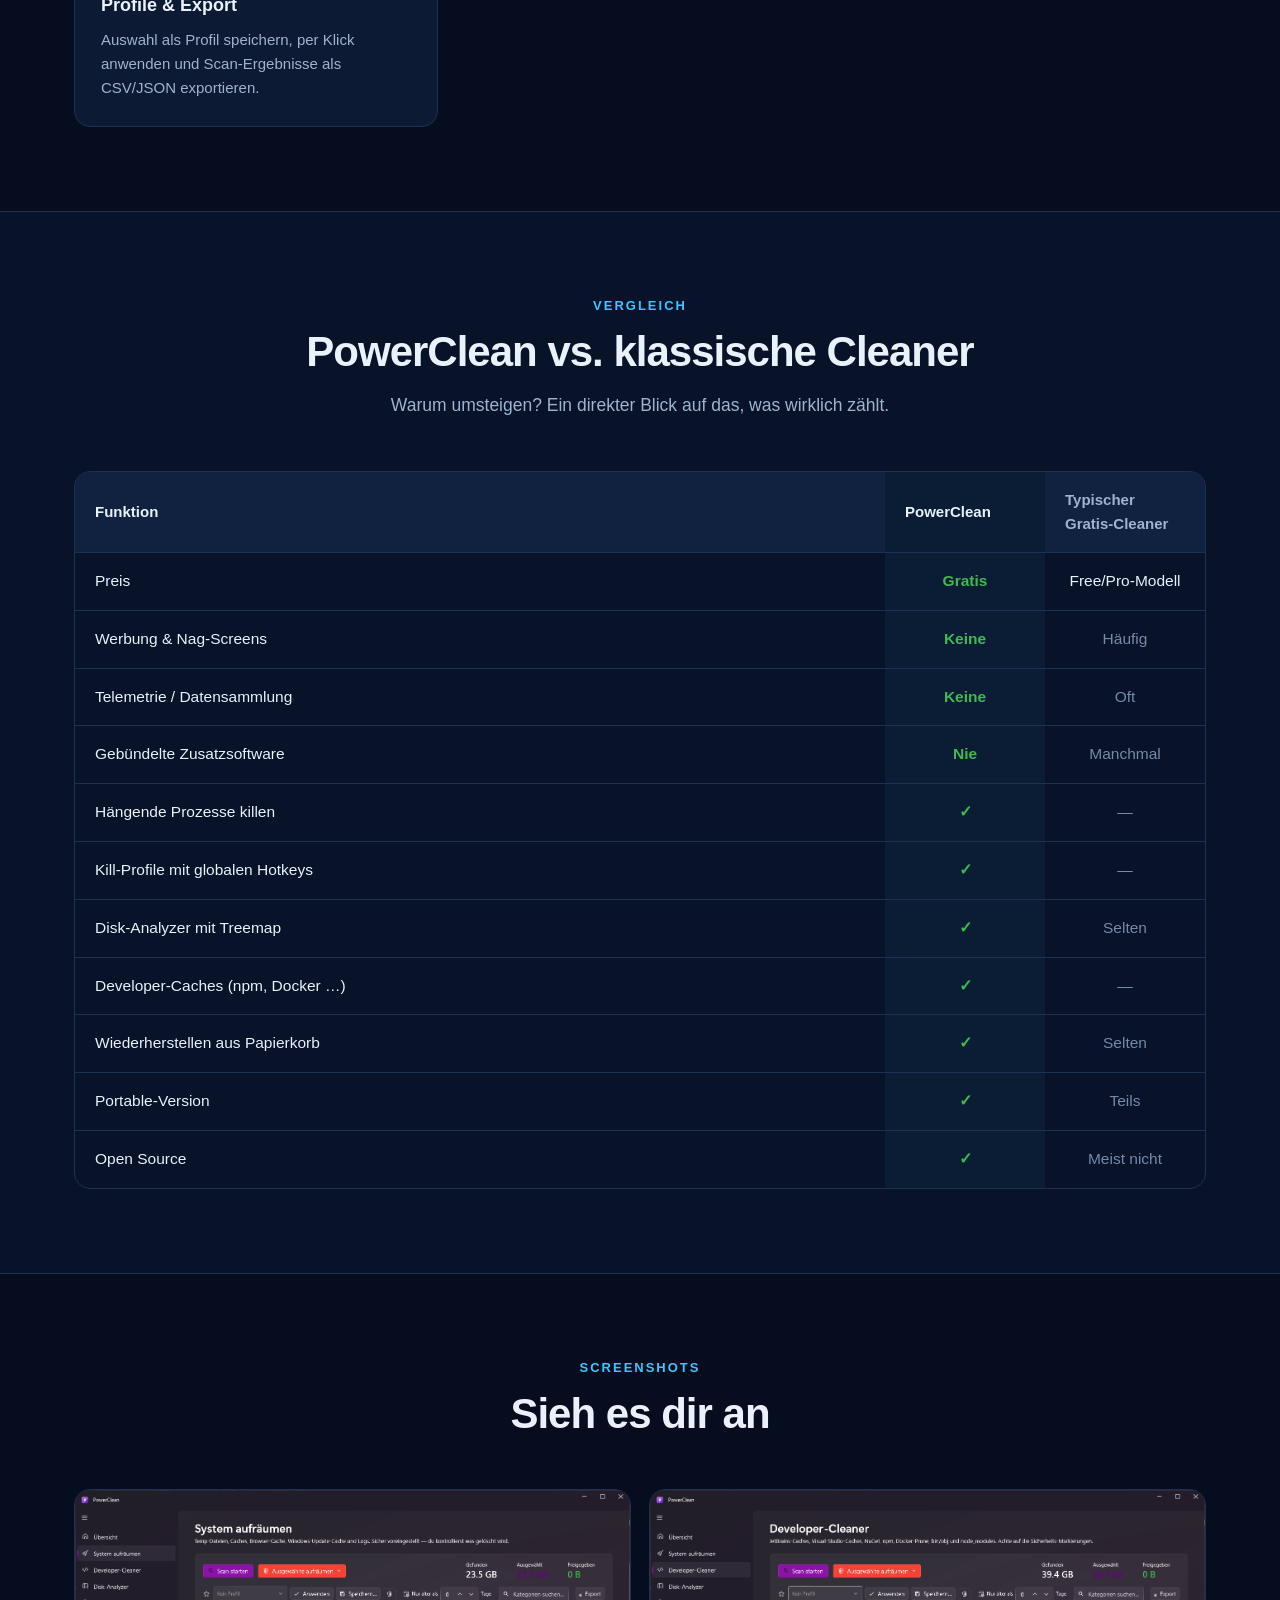
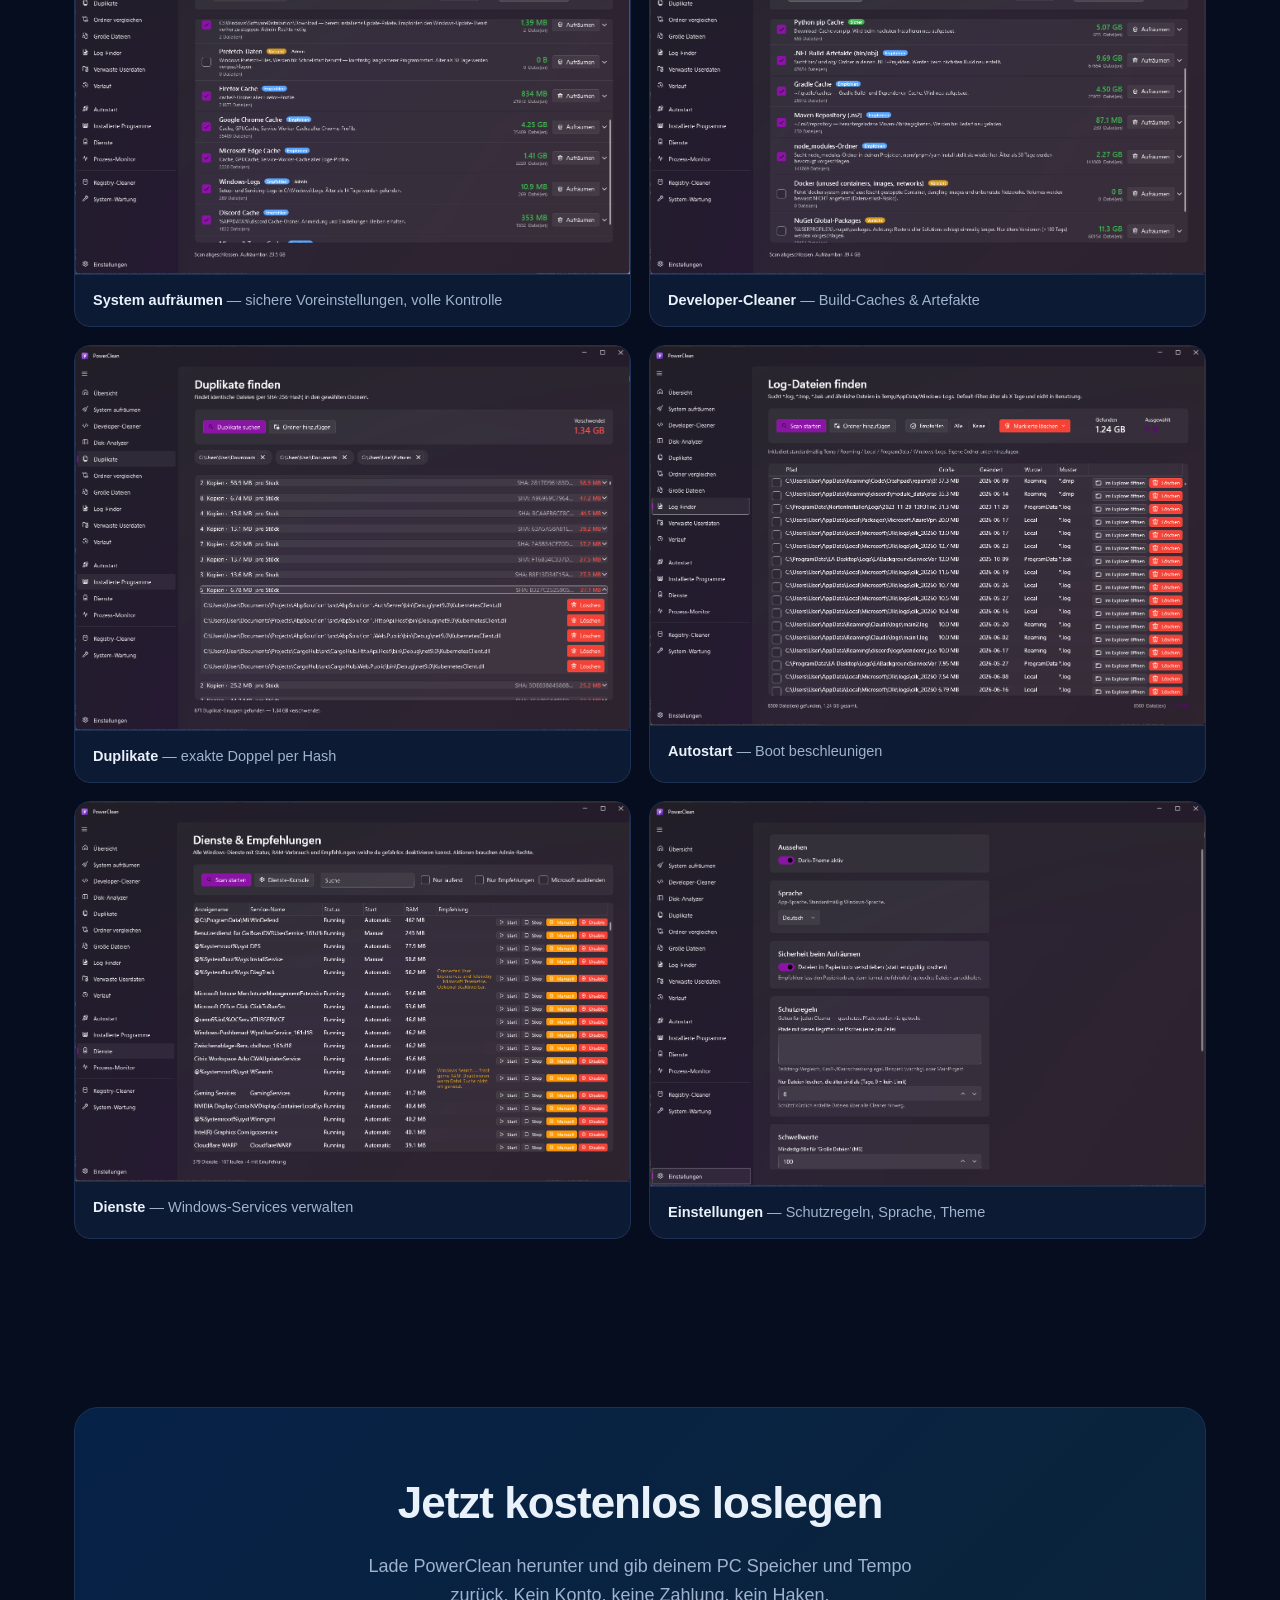
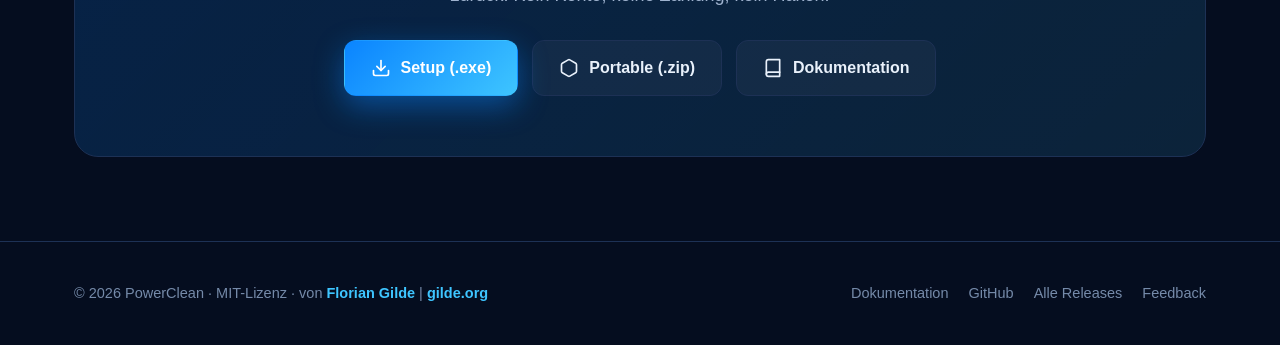
==== commit 3fd0c10a: "feat: new app icon + blue website rebrand - New PowerClean icon (blue neon lightning + broom) as mul" ====
--- a/docs/index.html
+++ b/docs/index.html
@@ -7,9 +7,9 @@
     <meta name="description" content="PowerClean räumt Windows auf, analysiert deine Festplatte, beendet hängende Prozesse und killt ganze Prozessgruppen per Hotkey. 100 % gratis, keine Werbung, keine Telemetrie — die kostenlose Alternative zu CCleaner." />
     <meta property="og:title" content="PowerClean — Gratis Windows-Cleaner & System-Tool" />
     <meta property="og:description" content="Aufräumen, Disk-Analyse, Prozesse killen, Kill-Profile mit globalen Hotkeys, Duplikate finden — 100 % gratis, keine Werbung, Open Source." />
-    <meta property="og:image" content="img/home.png" />
+    <meta property="og:image" content="img/icon.png" />
     <link rel="canonical" href="https://fgilde.github.io/PowerClean/" />
-    <link rel="icon" href="data:image/svg+xml,%3Csvg xmlns='http://www.w3.org/2000/svg' viewBox='0 0 24 24'%3E%3Cpath fill='%239d4edd' d='M13 2 4 14h6l-1 8 9-12h-6z'/%3E%3C/svg%3E" />
+    <link rel="icon" type="image/png" href="img/icon.png" />
     <link rel="stylesheet" href="assets/style.css" />
 </head>
 <body>
@@ -18,7 +18,7 @@
 <nav class="nav">
     <div class="wrap nav-inner">
         <a class="brand" href="index.html">
-            <span class="logo"><svg viewBox="0 0 24 24"><path fill="#fff" d="M13 2 4 14h6l-1 8 9-12h-6z"/></svg></span>
+            <img src="img/icon.png" alt="PowerClean" class="logo" />
             PowerClean
         </a>
         <div class="nav-links">
@@ -35,6 +35,8 @@
 <!-- HERO -->
 <header class="hero">
     <div class="wrap">
+        <span class="hero-icon-wrap"><img src="img/icon.png" alt="PowerClean App-Icon" class="hero-icon" /></span>
+        <br>
         <span class="hero-badge"><span class="dot"></span> 100 % gratis · keine Werbung · Open Source</span>
         <h1>Dein Windows,<br><span class="accent-text">sauber und schnell.</span></h1>
         <p class="sub">
--- a/docs/assets/style.css
+++ b/docs/assets/style.css
@@ -2,17 +2,17 @@
    PowerClean — Website & Docs styles
    ============================================================ */
 :root {
-    --bg: #0b0910;
-    --bg-2: #120e1c;
-    --card: #171226;
-    --card-2: #1d1730;
-    --stroke: #2a2340;
-    --text: #ece9f5;
-    --muted: #a39fb8;
-    --muted-2: #7d7891;
-    --accent: #9d4edd;
-    --accent-2: #c026a9;
-    --accent-3: #6a2ec9;
+    --bg: #050d1f;
+    --bg-2: #081228;
+    --card: #0d1a33;
+    --card-2: #112240;
+    --stroke: #1d3155;
+    --text: #e9f1fb;
+    --muted: #9fb3cf;
+    --muted-2: #758aa9;
+    --accent: #3ec5ff;
+    --accent-2: #0a84ff;
+    --accent-3: #1e6fff;
     --green: #3fb950;
     --green-soft: #2ea043;
     --blue: #58a6ff;
@@ -22,8 +22,8 @@
     --radius-lg: 24px;
     --maxw: 1180px;
     --shadow: 0 20px 60px rgba(0, 0, 0, .5);
-    --grad: linear-gradient(135deg, #9d4edd 0%, #c026a9 100%);
-    --grad-soft: linear-gradient(135deg, rgba(157, 78, 221, .18), rgba(192, 38, 169, .12));
+    --grad: linear-gradient(135deg, #0a84ff 0%, #3ec5ff 100%);
+    --grad-soft: linear-gradient(135deg, rgba(10, 132, 255, .18), rgba(62, 197, 255, .12));
     --font: "Segoe UI", -apple-system, BlinkMacSystemFont, Roboto, Helvetica, Arial, sans-serif;
 }
 
@@ -46,9 +46,9 @@
     inset: 0;
     z-index: -1;
     background:
-        radial-gradient(900px 600px at 15% -5%, rgba(157, 78, 221, .22), transparent 60%),
-        radial-gradient(800px 500px at 95% 0%, rgba(192, 38, 169, .16), transparent 55%),
-        radial-gradient(700px 700px at 60% 100%, rgba(106, 46, 201, .10), transparent 60%);
+        radial-gradient(900px 600px at 15% -5%, rgba(10, 132, 255, .22), transparent 60%),
+        radial-gradient(800px 500px at 95% 0%, rgba(62, 197, 255, .14), transparent 55%),
+        radial-gradient(700px 700px at 60% 100%, rgba(30, 111, 255, .10), transparent 60%);
     pointer-events: none;
 }
 
@@ -83,21 +83,19 @@
 .brand { display: flex; align-items: center; gap: 10px; font-weight: 700; font-size: 18px; }
 .brand .logo {
     width: 30px; height: 30px; border-radius: 8px;
-    background: var(--grad);
-    display: grid; place-items: center;
-    box-shadow: 0 4px 14px rgba(157, 78, 221, .45);
-}
-.brand .logo svg { width: 18px; height: 18px; }
+    object-fit: contain;
+    filter: drop-shadow(0 4px 14px rgba(62, 197, 255, .45));
+}
 .nav-links { display: flex; gap: 22px; margin-left: auto; align-items: center; }
 .nav-links a { color: var(--muted); font-size: 15px; font-weight: 500; transition: color .15s; }
 .nav-links a:hover { color: var(--text); }
 .nav-cta {
     padding: 9px 18px; border-radius: 10px; background: var(--grad);
     color: #fff !important; font-weight: 600;
-    box-shadow: 0 6px 18px rgba(157, 78, 221, .4);
+    box-shadow: 0 6px 18px rgba(10, 132, 255, .4);
     transition: transform .15s, box-shadow .15s;
 }
-.nav-cta:hover { transform: translateY(-1px); box-shadow: 0 10px 26px rgba(157, 78, 221, .55); }
+.nav-cta:hover { transform: translateY(-1px); box-shadow: 0 10px 26px rgba(62, 197, 255, .55); }
 
 /* ---------- Buttons ---------- */
 .btn {
@@ -107,8 +105,21 @@
     border: 1px solid transparent; transition: transform .15s, box-shadow .15s, background .15s;
 }
 .btn svg { width: 20px; height: 20px; }
-.btn-primary { background: var(--grad); color: #fff; box-shadow: 0 10px 30px rgba(157, 78, 221, .45); }
-.btn-primary:hover { transform: translateY(-2px); box-shadow: 0 16px 40px rgba(157, 78, 221, .6); }
+.btn-primary { background: var(--grad); color: #fff; box-shadow: 0 10px 30px rgba(10, 132, 255, .45); position: relative; overflow: hidden; }
+.btn-primary:hover { transform: translateY(-2px); box-shadow: 0 16px 40px rgba(62, 197, 255, .6); }
+/* Shine sweep across primary buttons */
+.btn-primary::after {
+    content: "";
+    position: absolute; top: 0; bottom: 0; left: -75%; width: 50%;
+    background: linear-gradient(105deg, transparent, rgba(255, 255, 255, .35), transparent);
+    transform: skewX(-20deg);
+    animation: shine 4.5s ease-in-out infinite;
+    pointer-events: none;
+}
+@keyframes shine {
+    0%, 70% { left: -75%; }
+    100% { left: 125%; }
+}
 .btn-ghost { background: rgba(255, 255, 255, .04); color: var(--text); border-color: var(--stroke); }
 .btn-ghost:hover { transform: translateY(-2px); background: rgba(255, 255, 255, .08); }
 
@@ -121,6 +132,36 @@
     color: var(--text); font-size: 13.5px; font-weight: 600; margin-bottom: 24px;
 }
 .hero-badge .dot { width: 8px; height: 8px; border-radius: 50%; background: var(--green); box-shadow: 0 0 10px var(--green); }
+
+/* Hero app icon: floating + pulsing neon glow + sparkles */
+.hero-icon-wrap { position: relative; display: inline-block; margin-bottom: 26px; }
+.hero-icon {
+    width: 108px; height: 108px; border-radius: 24px;
+    animation: iconfloat 5s ease-in-out infinite, iconglow 3s ease-in-out infinite;
+}
+@keyframes iconfloat {
+    0%, 100% { transform: translateY(0); }
+    50% { transform: translateY(-10px); }
+}
+@keyframes iconglow {
+    0%, 100% { filter: drop-shadow(0 0 18px rgba(62, 197, 255, .45)) drop-shadow(0 0 46px rgba(10, 132, 255, .25)); }
+    50% { filter: drop-shadow(0 0 30px rgba(127, 220, 255, .7)) drop-shadow(0 0 70px rgba(30, 111, 255, .4)); }
+}
+.hero-icon-wrap::before,
+.hero-icon-wrap::after {
+    content: "";
+    position: absolute; width: 12px; height: 12px;
+    background: radial-gradient(circle, #fff 0%, #7fdcff 45%, transparent 70%);
+    clip-path: polygon(50% 0, 62% 38%, 100% 50%, 62% 62%, 50% 100%, 38% 62%, 0 50%, 38% 38%);
+    animation: sparkle 2.6s ease-in-out infinite;
+    pointer-events: none;
+}
+.hero-icon-wrap::before { top: -6px; right: -12px; }
+.hero-icon-wrap::after { bottom: 6px; left: -16px; width: 9px; height: 9px; animation-delay: 1.3s; }
+@keyframes sparkle {
+    0%, 100% { opacity: 0; transform: scale(.4) rotate(0deg); }
+    50% { opacity: 1; transform: scale(1.15) rotate(35deg); }
+}
 .hero h1 { font-size: clamp(38px, 6vw, 66px); line-height: 1.05; letter-spacing: -1.5px; font-weight: 800; }
 .hero p.sub { font-size: clamp(17px, 2.3vw, 21px); color: var(--muted); max-width: 640px; margin: 22px 0 34px; }
 .hero-actions { display: flex; gap: 14px; flex-wrap: wrap; align-items: center; }
@@ -176,7 +217,10 @@
     background: var(--card); border: 1px solid var(--stroke); border-radius: var(--radius);
     padding: 26px; transition: transform .18s, border-color .18s, background .18s;
 }
-.feature:hover { transform: translateY(-4px); border-color: var(--accent); background: var(--card-2); }
+.feature:hover {
+    transform: translateY(-4px); border-color: var(--accent); background: var(--card-2);
+    box-shadow: 0 8px 30px rgba(62, 197, 255, .18), 0 0 0 1px rgba(62, 197, 255, .15);
+}
 .feature .ico {
     width: 46px; height: 46px; border-radius: 12px; display: grid; place-items: center;
     background: var(--grad-soft); border: 1px solid var(--stroke); margin-bottom: 16px;
@@ -210,7 +254,7 @@
 .cmp td.val { text-align: center; width: 160px; }
 .cmp .yes { color: var(--green); font-weight: 700; }
 .cmp .no { color: var(--muted-2); }
-.cmp .col-us { background: rgba(157, 78, 221, .06); }
+.cmp .col-us { background: rgba(62, 197, 255, .06); }
 
 /* Gallery */
 .gallery { display: grid; grid-template-columns: repeat(2, 1fr); gap: 18px; }
@@ -262,7 +306,7 @@
 .docs-main img { border: 1px solid var(--stroke); border-radius: 12px; margin: 18px 0; box-shadow: var(--shadow); }
 .docs-main code {
     background: var(--card-2); border: 1px solid var(--stroke); border-radius: 6px;
-    padding: 2px 7px; font-family: "Cascadia Code", Consolas, monospace; font-size: 13.5px; color: #e0b3ff;
+    padding: 2px 7px; font-family: "Cascadia Code", Consolas, monospace; font-size: 13.5px; color: #9adcff;
 }
 .callout {
     display: flex; gap: 14px; padding: 16px 18px; border-radius: 12px; margin: 18px 0;
@@ -289,7 +333,7 @@
 .lightbox {
     position: fixed; inset: 0; z-index: 200; display: none;
     align-items: center; justify-content: center; padding: 48px;
-    background: rgba(6, 4, 12, .88); backdrop-filter: blur(10px); cursor: zoom-out;
+    background: rgba(3, 8, 18, .88); backdrop-filter: blur(10px); cursor: zoom-out;
 }
 .lightbox.open { display: flex; animation: lbfade .18s ease; }
 @keyframes lbfade { from { opacity: 0; } to { opacity: 1; } }
@@ -302,7 +346,7 @@
 .lb-cap { position: absolute; left: 0; right: 0; bottom: 22px; text-align: center; color: var(--muted); font-size: 14.5px; padding: 0 20px; }
 .lb-cap b { color: var(--text); }
 .lb-btn, .lb-close {
-    position: absolute; border: 1px solid var(--stroke); background: rgba(23, 18, 38, .82);
+    position: absolute; border: 1px solid var(--stroke); background: rgba(13, 26, 51, .82);
     color: #fff; display: grid; place-items: center; cursor: pointer;
     transition: background .15s, transform .15s;
 }
@@ -333,4 +377,14 @@
     .grid { grid-template-columns: 1fr; }
     .cmp td.val { width: 96px; }
     .hero { padding-top: 40px; }
-}
+    .hero-icon { width: 84px; height: 84px; }
+}
+
+/* ---------- Reduced motion ---------- */
+@media (prefers-reduced-motion: reduce) {
+    .hero-icon { animation: none; filter: drop-shadow(0 0 22px rgba(62, 197, 255, .45)); }
+    .hero-icon-wrap::before, .hero-icon-wrap::after { animation: none; opacity: .8; }
+    .btn-primary::after { animation: none; display: none; }
+    html { scroll-behavior: auto; }
+    .lightbox.open, .lightbox img { animation: none; }
+}
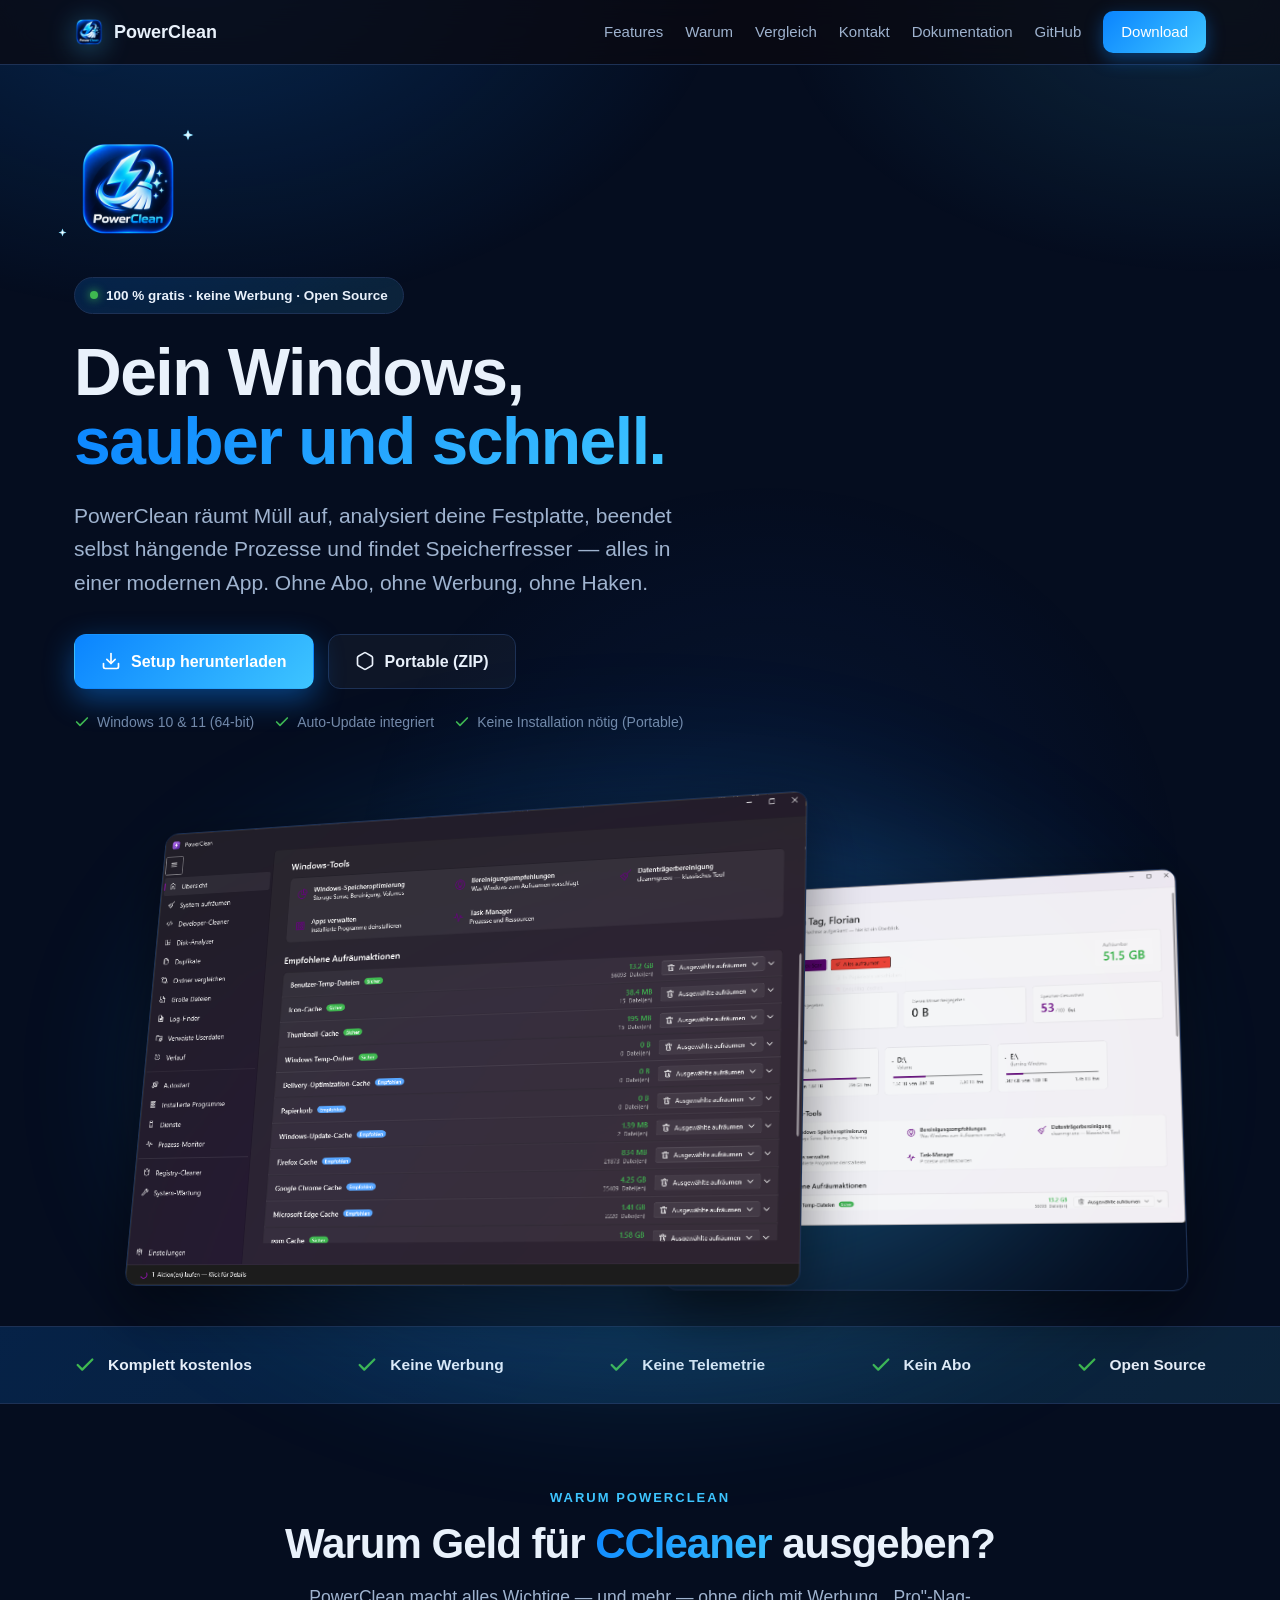
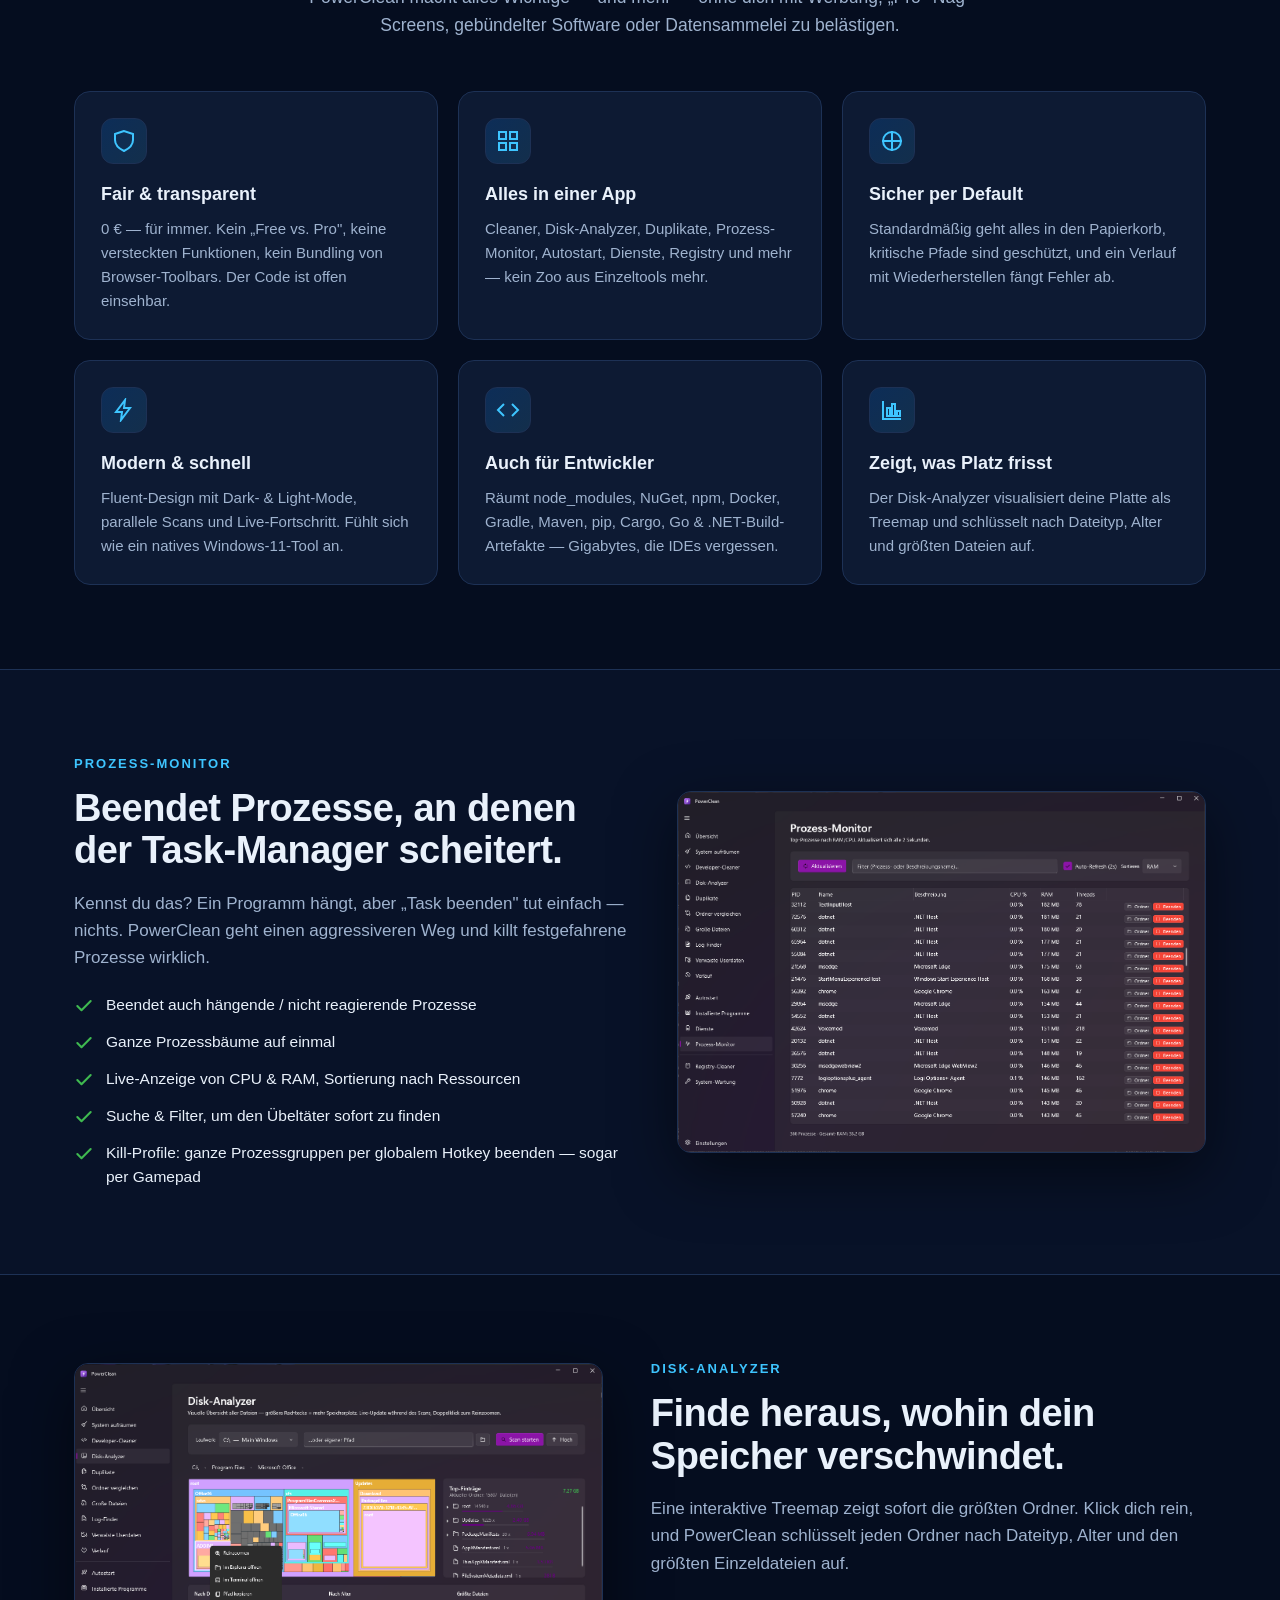
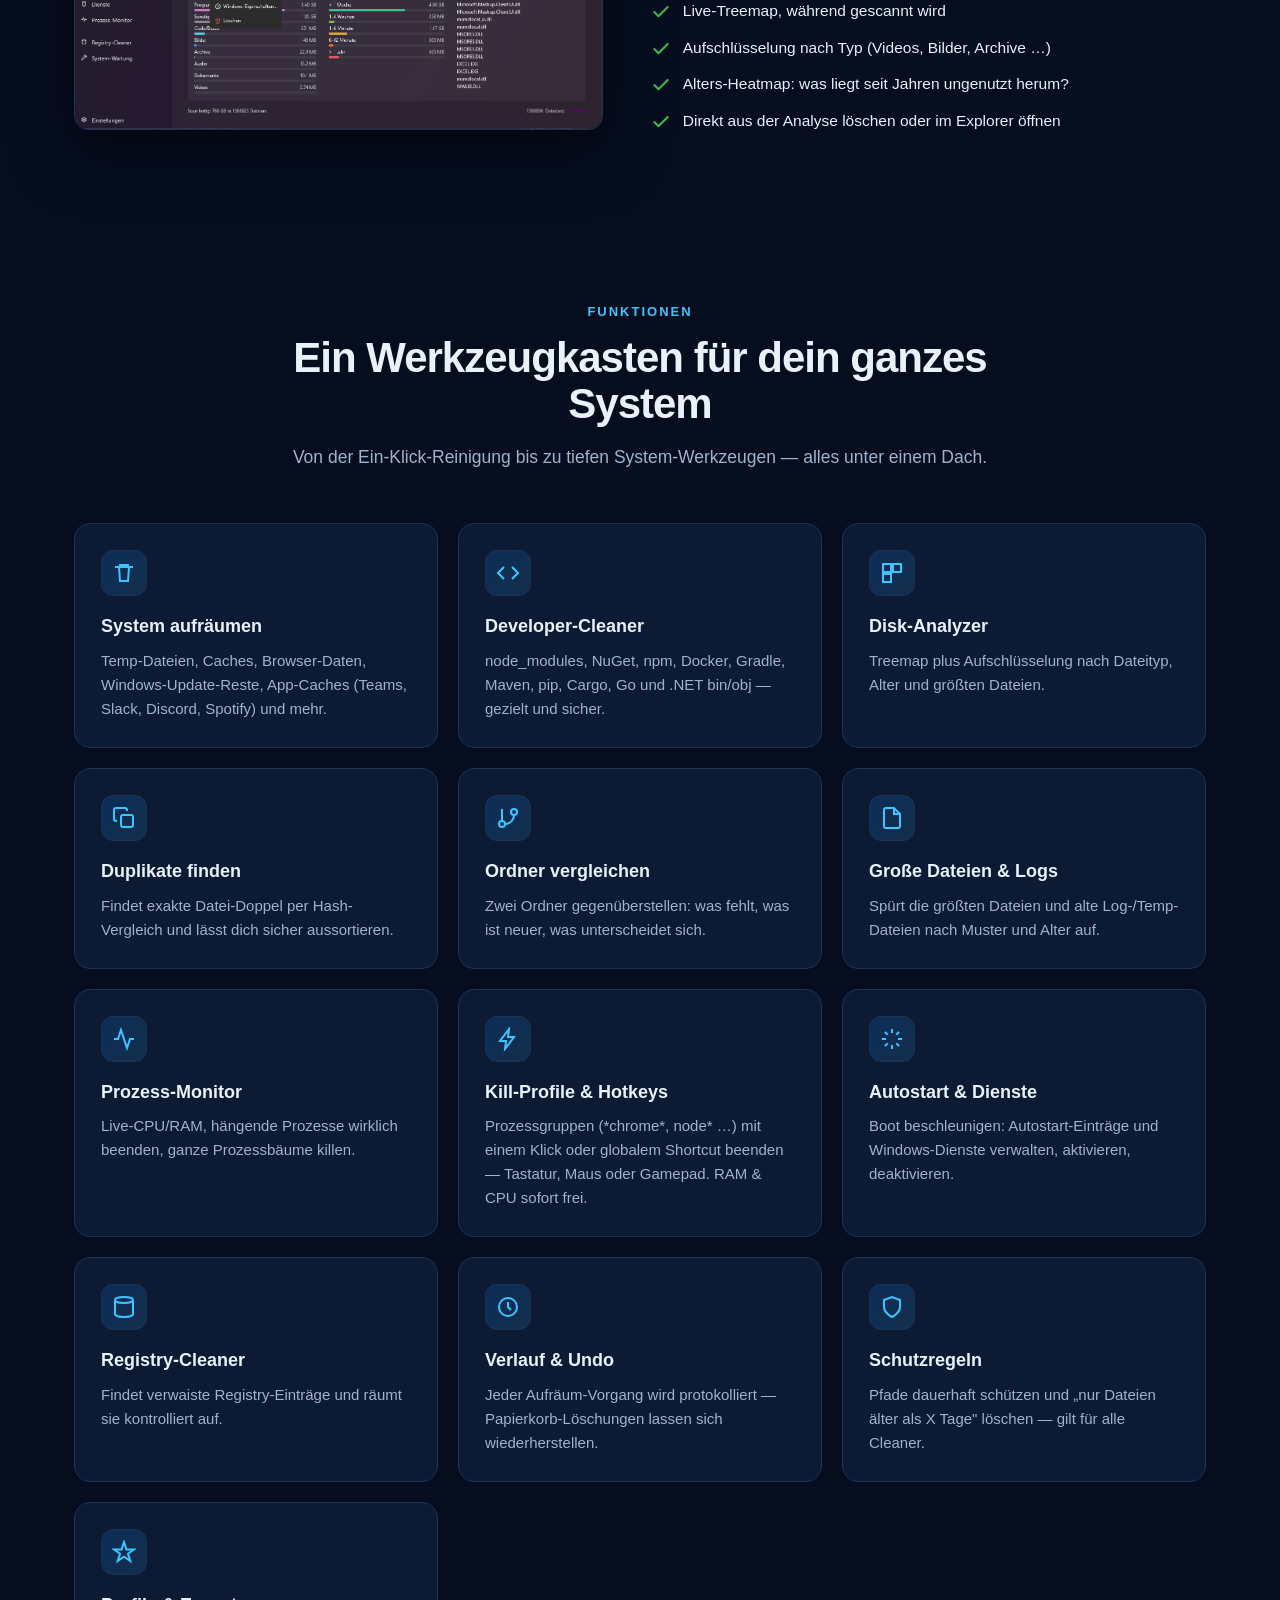
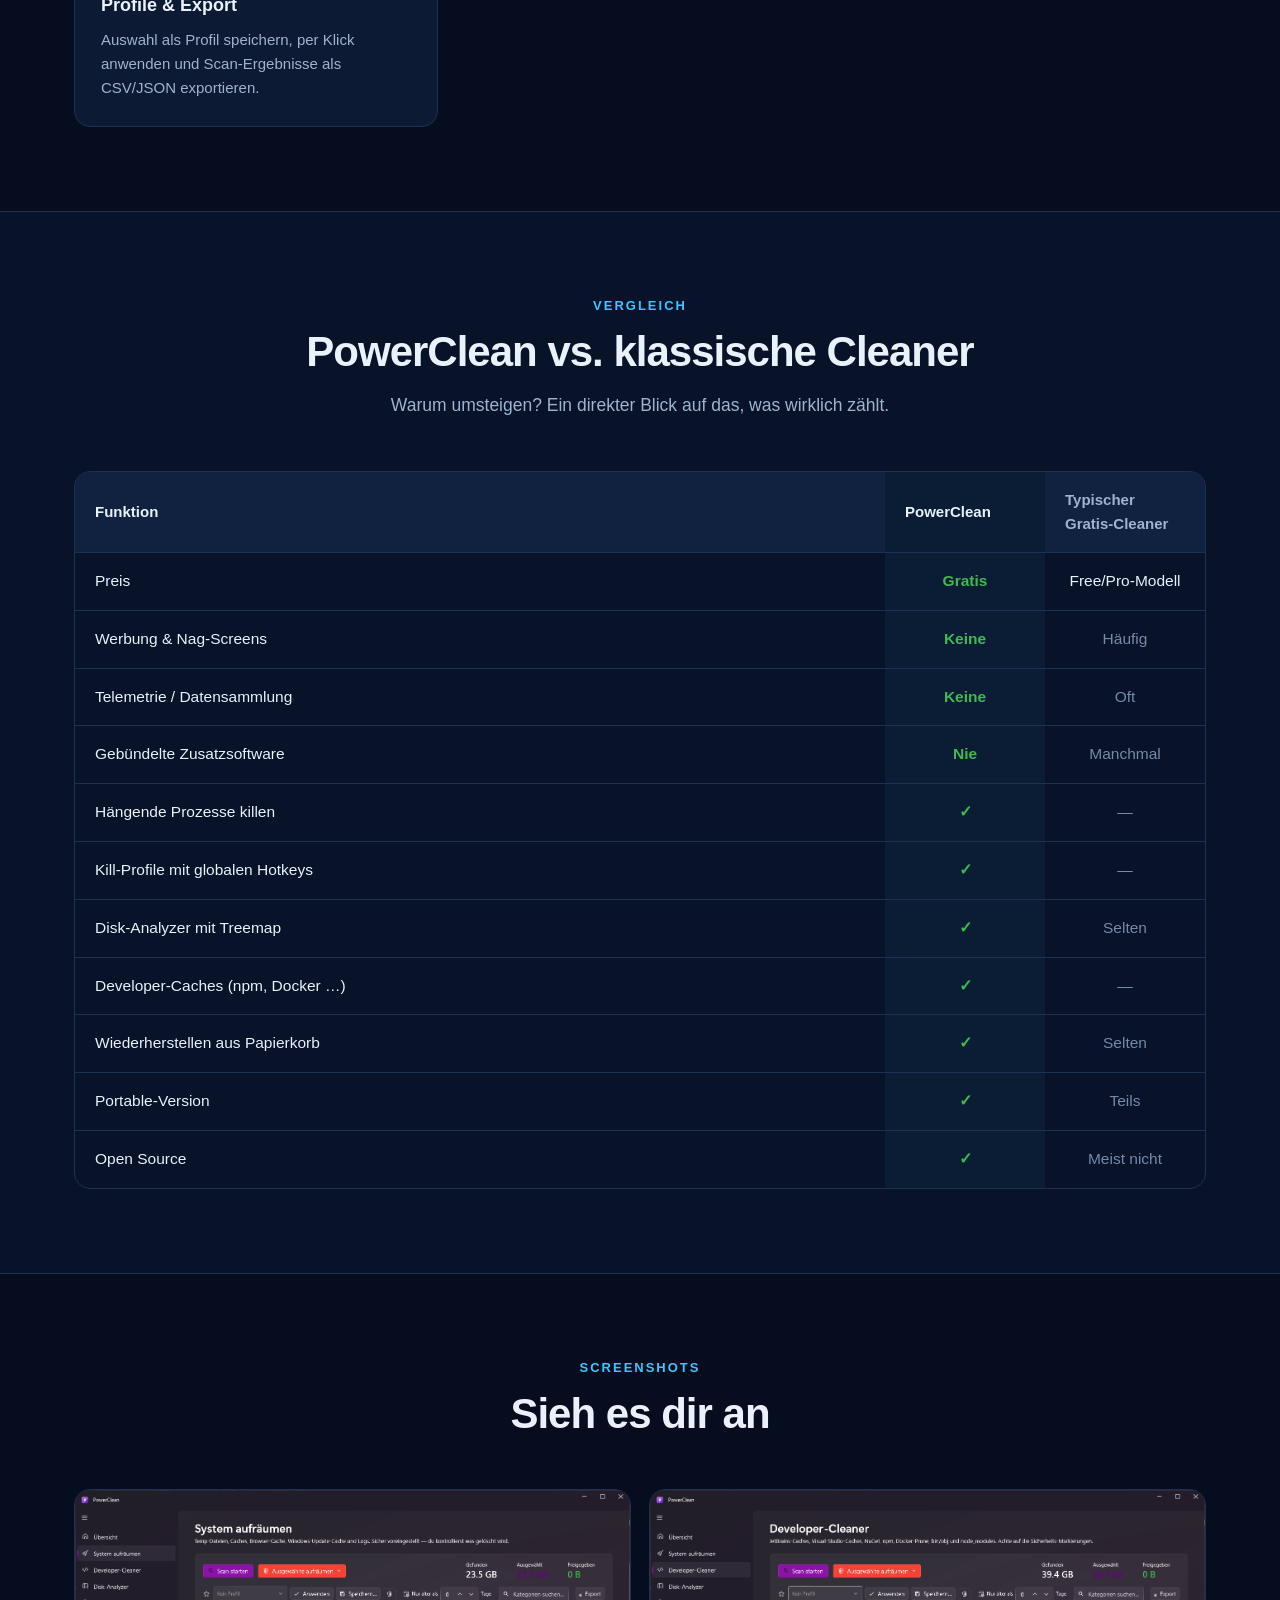
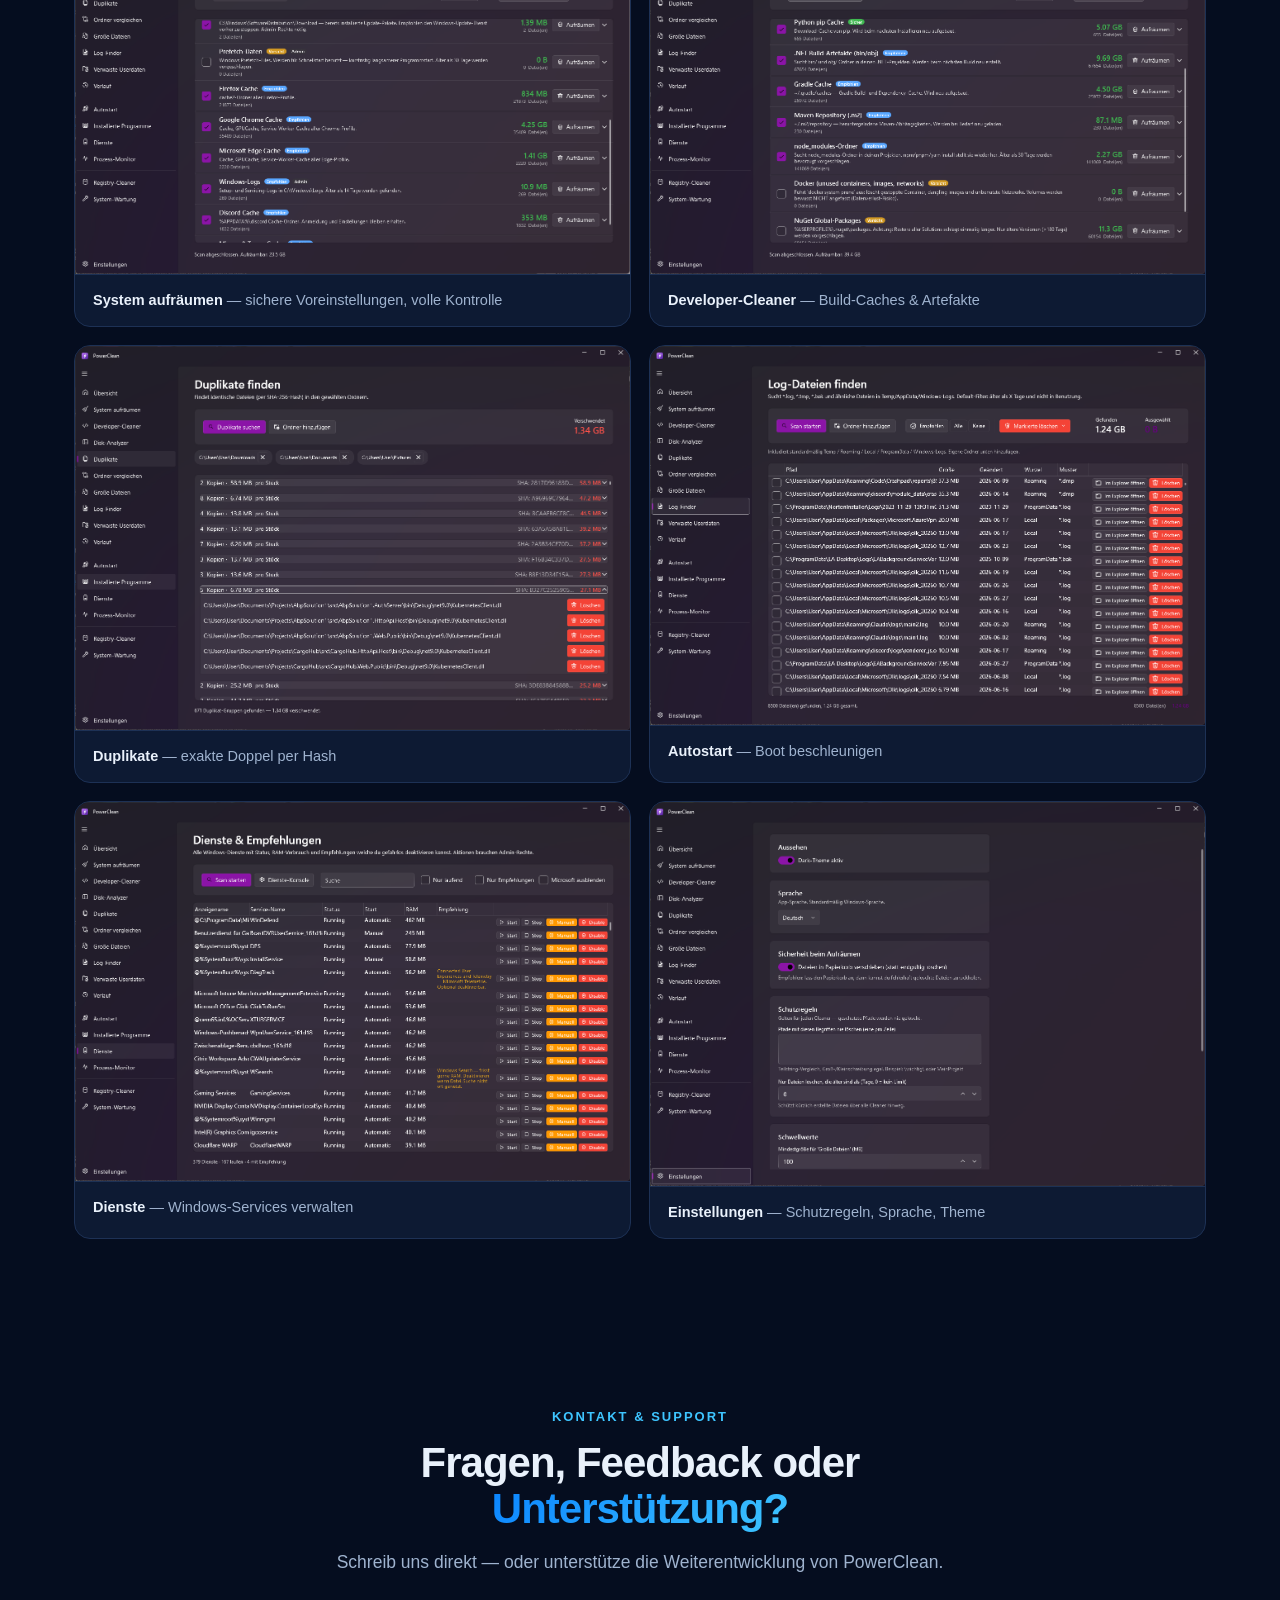
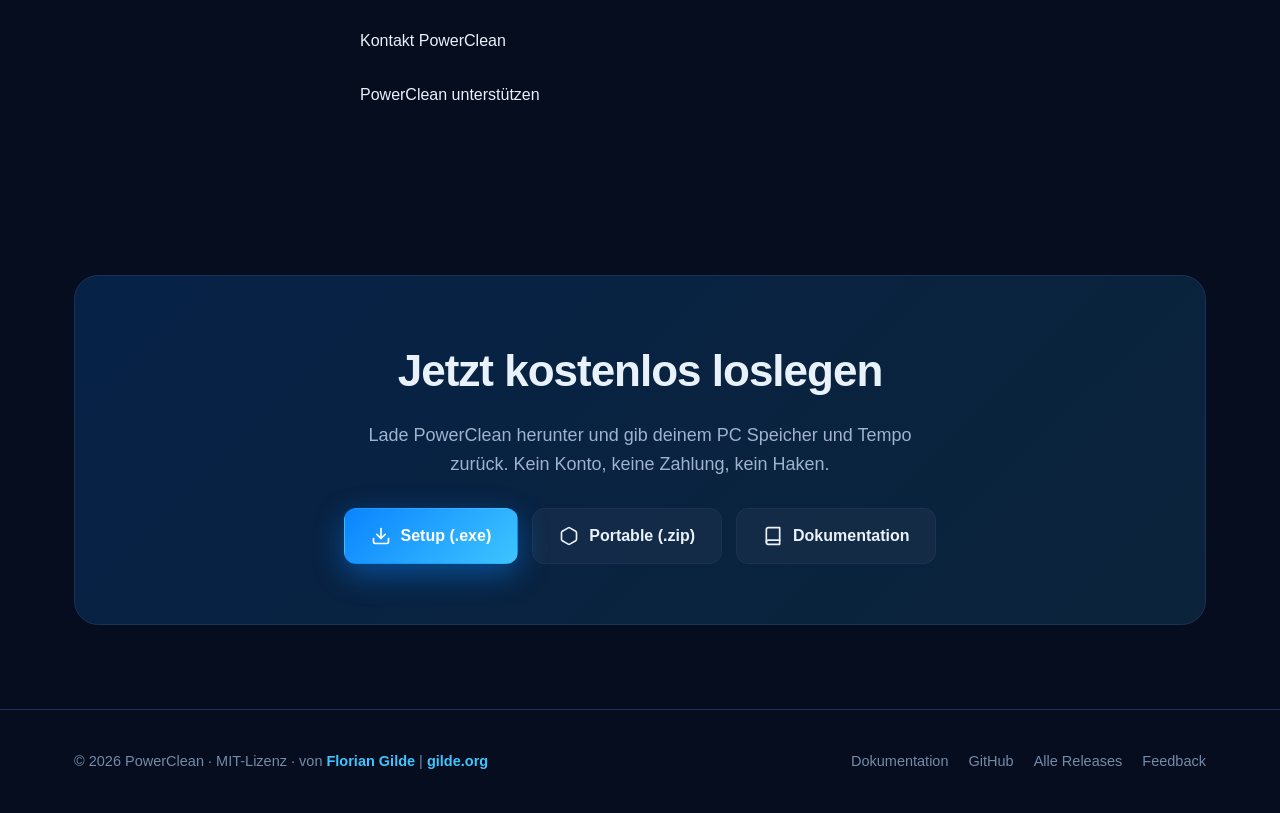
==== commit 82798038: "feat: gilde connect widgets (contact + support) - Website: inline contact + support widgets in a new" ====
--- a/docs/index.html
+++ b/docs/index.html
@@ -25,6 +25,7 @@
             <a href="#features">Features</a>
             <a href="#why">Warum</a>
             <a href="#compare">Vergleich</a>
+            <a href="#connect">Kontakt</a>
             <a href="docs.html">Dokumentation</a>
             <a href="https://github.com/fgilde/PowerClean" target="_blank" rel="noopener">GitHub</a>
             <a class="nav-cta" href="#download">Download</a>
@@ -247,6 +248,29 @@
     </div>
 </section>
 
+<!-- KONTAKT & SUPPORT -->
+<section id="connect">
+    <div class="wrap">
+        <div class="section-head">
+            <div class="eyebrow">Kontakt &amp; Support</div>
+            <h2>Fragen, Feedback oder <span class="accent-text">Unterstützung?</span></h2>
+            <p>Schreib uns direkt — oder unterstütze die Weiterentwicklung von PowerClean.</p>
+        </div>
+        <div class="connect-grid">
+            <gilde-contact project="fgilde/PowerClean" widget="contact" inline theme="dark" accent="#3ec5ff"
+                           language="de" title="Kontakt PowerClean" width="560" radius="18" padding="28"
+                           show-logo="true" show-description="false" show-homepage="false"
+                           show-preview-notice="false" show-footer="false">Kontakt PowerClean</gilde-contact>
+            <gilde-support project="fgilde/PowerClean" widget="support" inline theme="dark" accent="#3ec5ff"
+                           language="de" width="560" radius="18" padding="28"
+                           show-logo="true" show-description="false" show-homepage="false"
+                           show-preview-notice="false" show-footer="false"
+                           show-support-hint="false" support-hint-text="Du wechselst zum jeweiligen Anbieter."
+                           support-layout="rows" show-support-icons="true" show-support-qr="true">PowerClean unterstützen</gilde-support>
+        </div>
+    </div>
+</section>
+
 <!-- DOWNLOAD CTA -->
 <section id="download" class="cta-band">
     <div class="wrap">
@@ -284,5 +308,6 @@
 </footer>
 
 <script src="assets/lightbox.js"></script>
+<script type="module" src="https://connect.gilde.org/widgets/v1.js"></script>
 </body>
 </html>
--- a/docs/assets/style.css
+++ b/docs/assets/style.css
@@ -388,3 +388,14 @@
     html { scroll-behavior: auto; }
     .lightbox.open, .lightbox img { animation: none; }
 }
+
+/* ===== Connect-Widgets (Kontakt & Support) ===== */
+.connect-grid {
+    display: grid;
+    grid-template-columns: repeat(auto-fit, minmax(320px, 560px));
+    gap: 28px;
+    justify-content: center;
+    align-items: start;
+}
+gilde-contact, gilde-support { display: block; max-width: 100%; }
+.docs-connect { display: flex; gap: 14px; flex-wrap: wrap; margin: 16px 0; }
